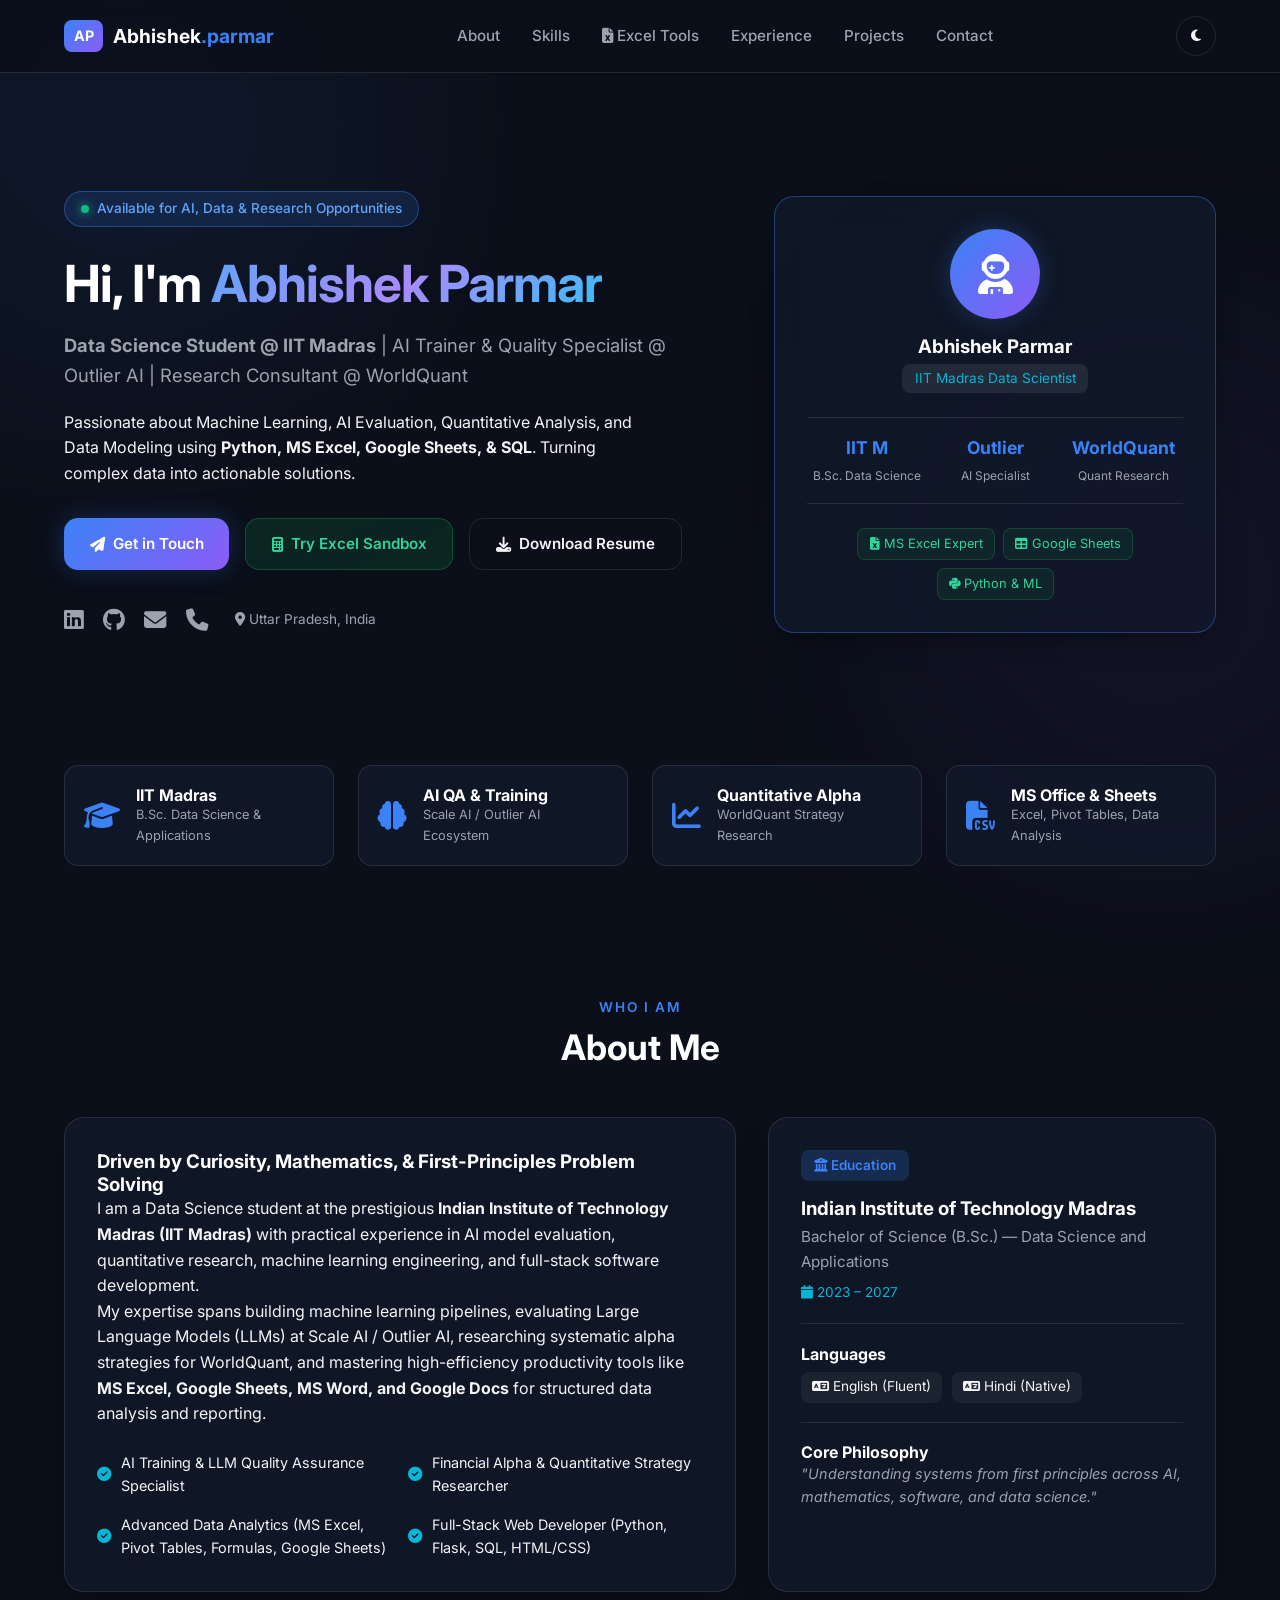
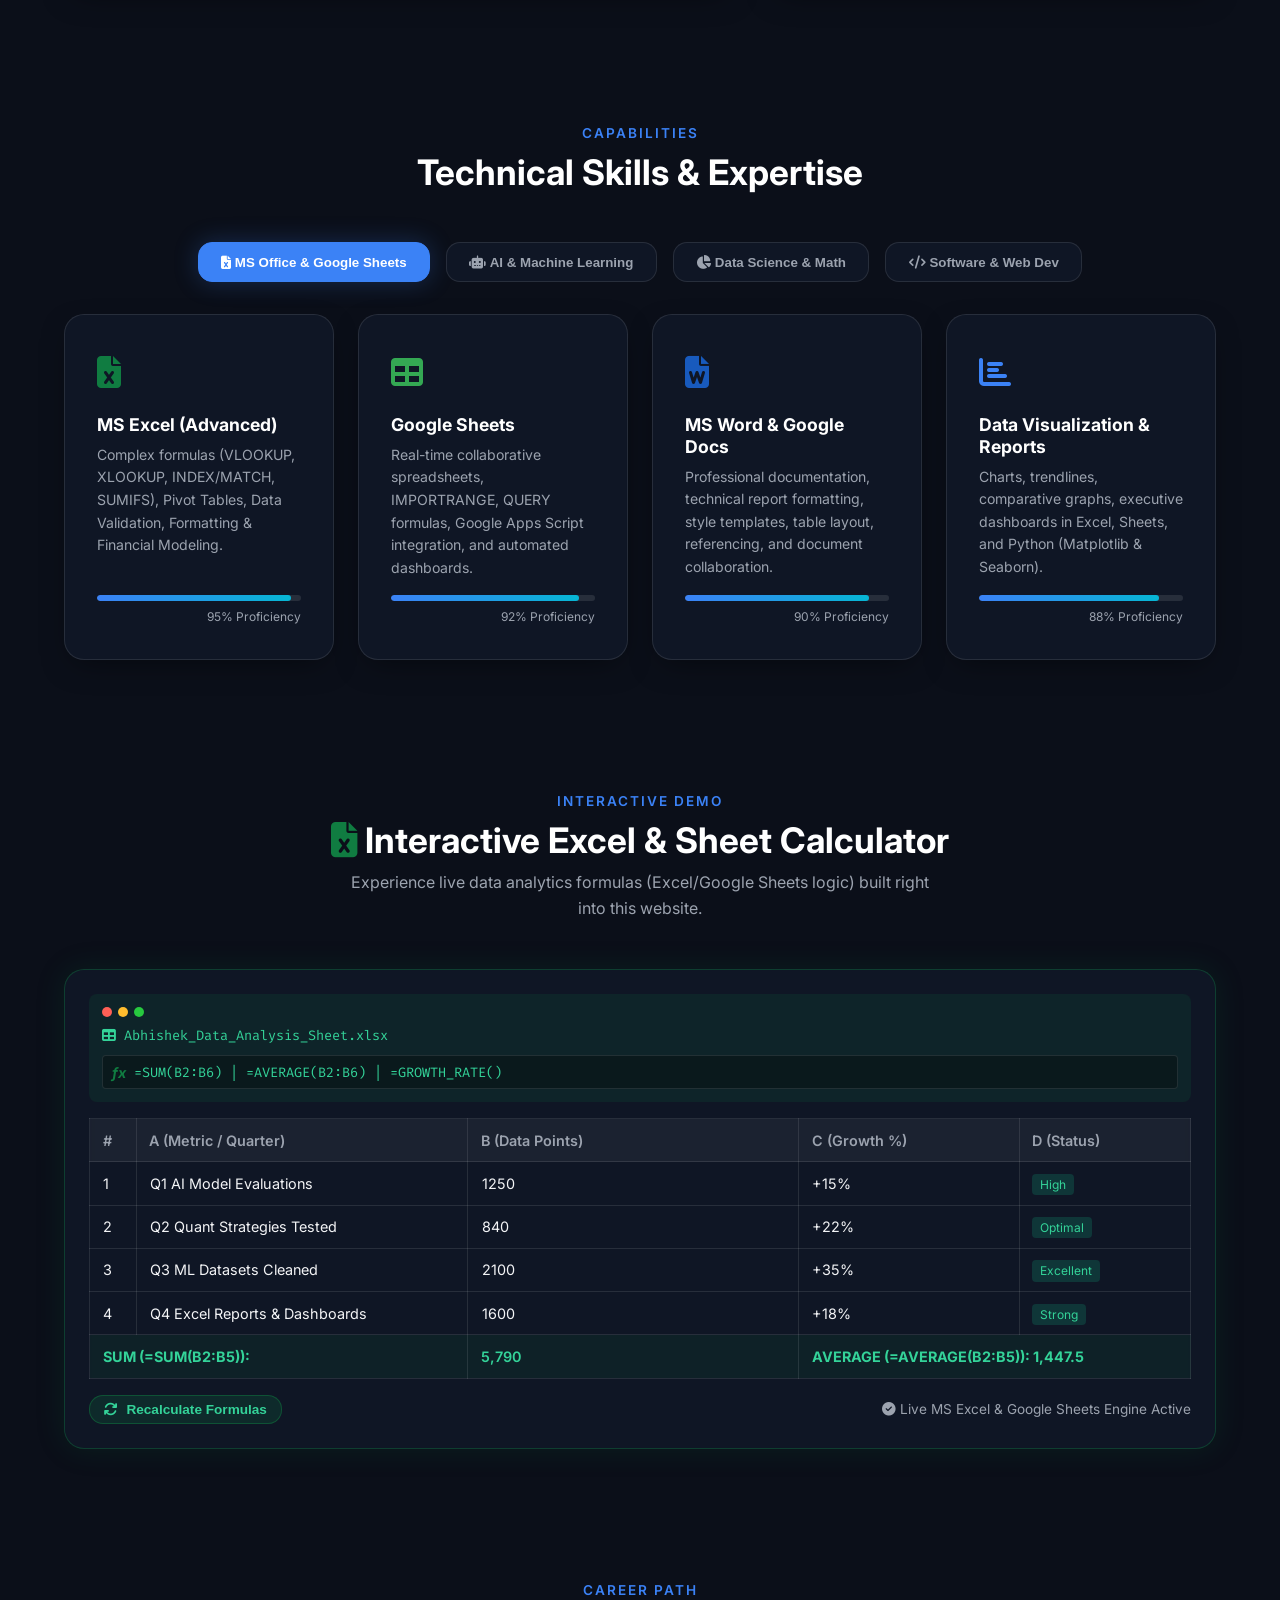
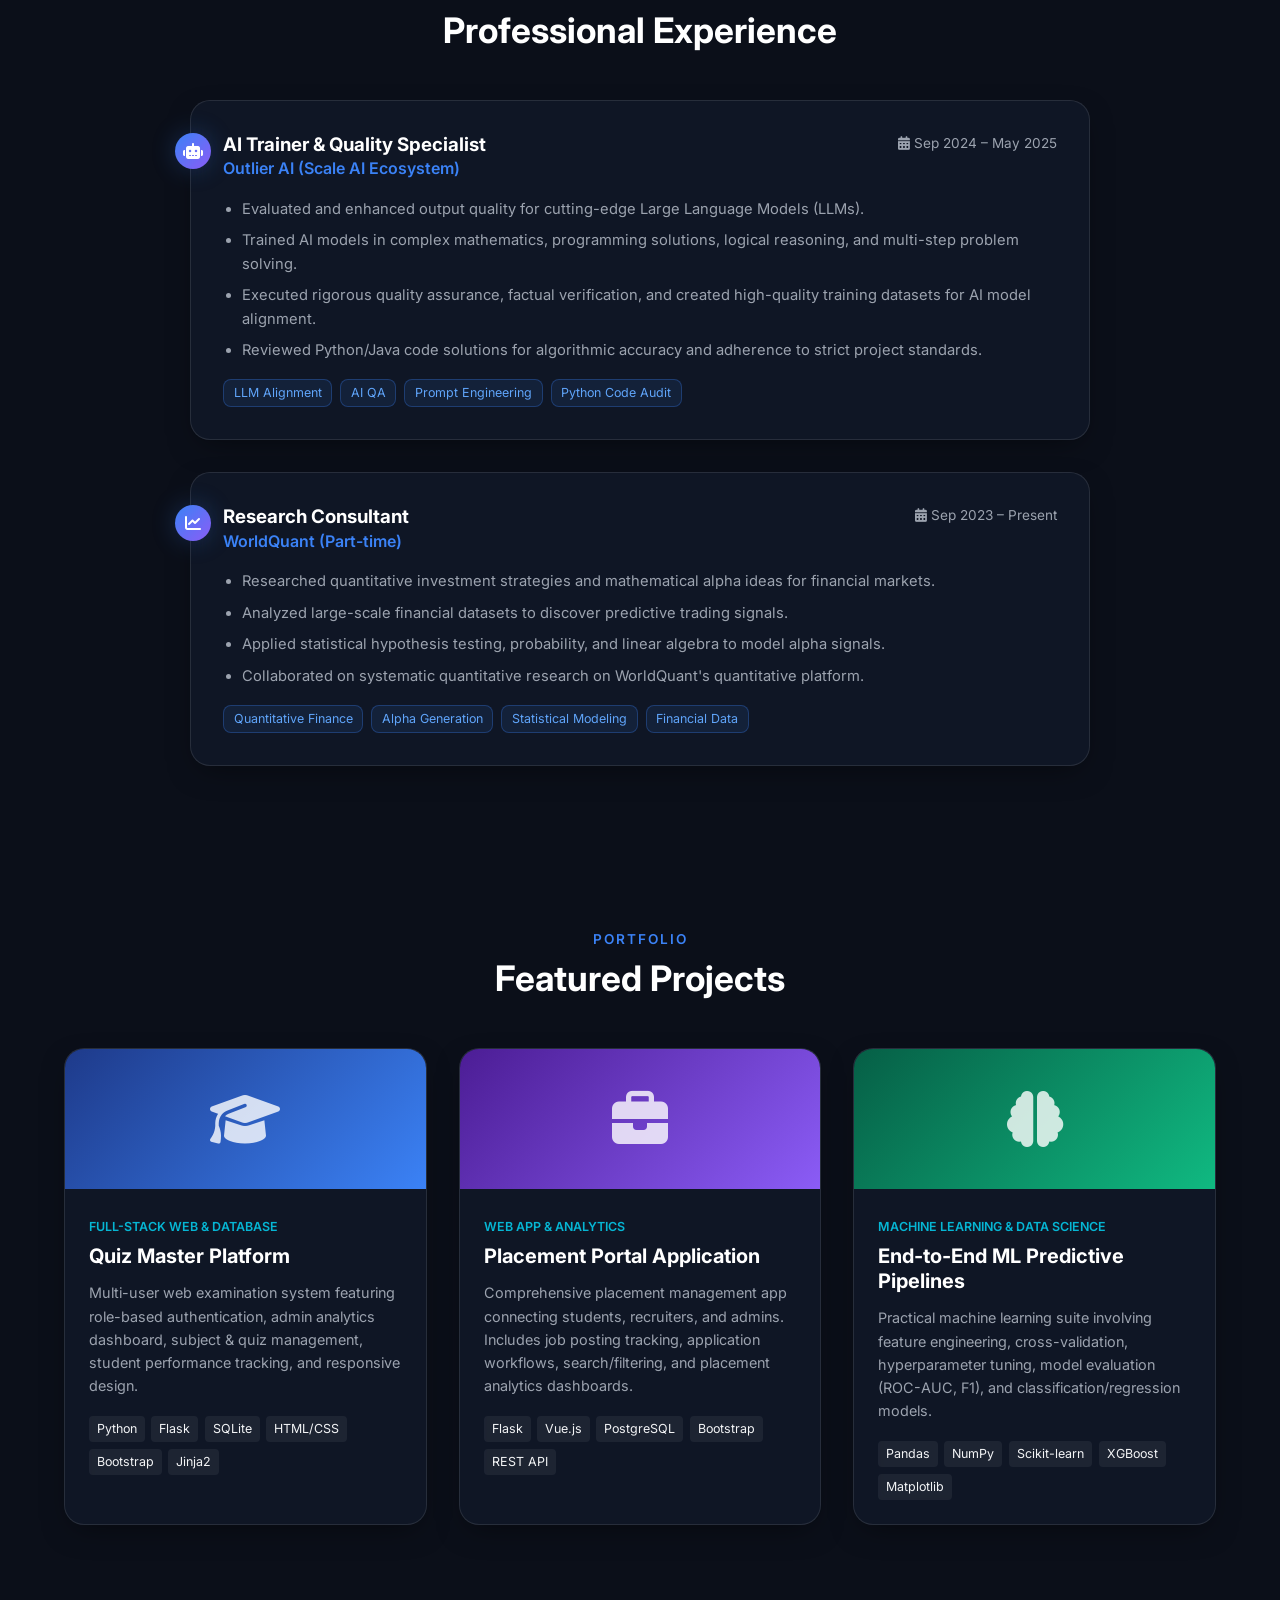
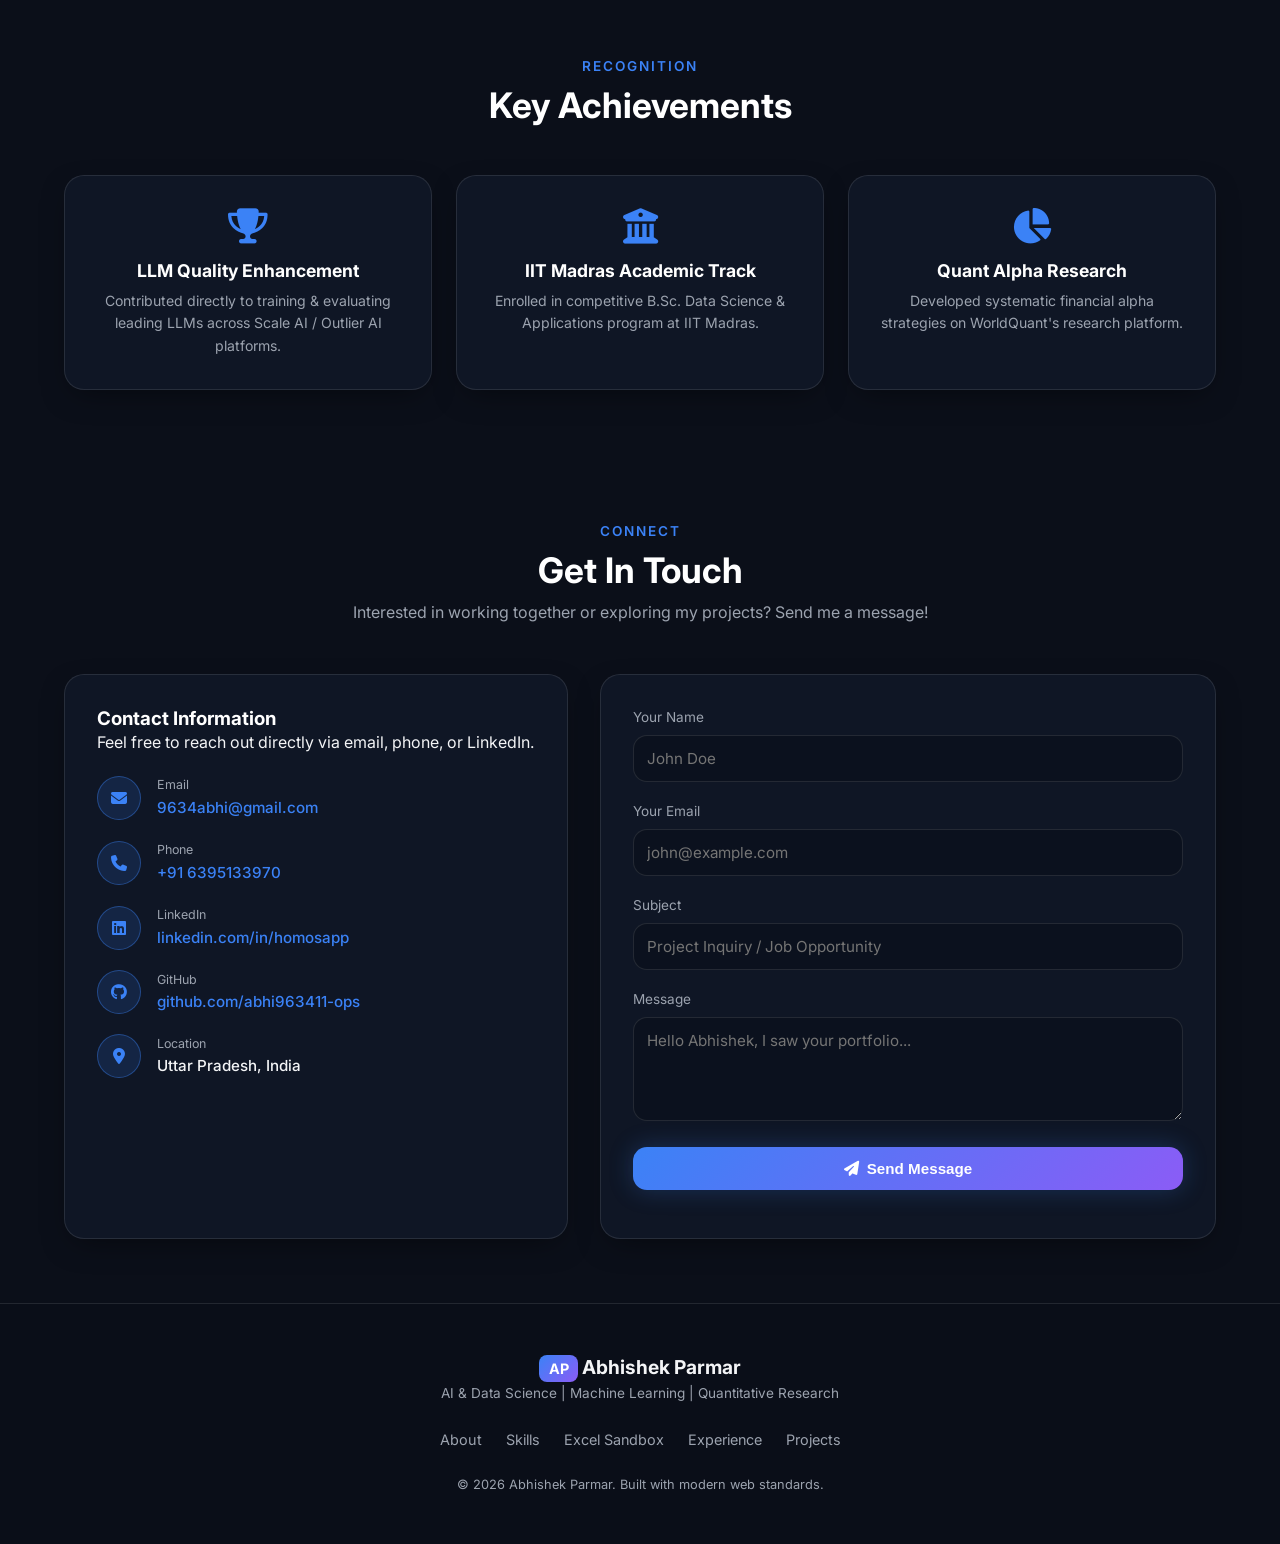
==== index.html @ a49a1f65 "Initial commit: Abhishek Parmar Personal Portfolio Web App" ====
<!DOCTYPE html>
<html lang="en">
<head>
    <meta charset="UTF-8">
    <meta name="viewport" content="width=device-width, initial-scale=1.0">
    <title>Abhishek Parmar | AI & Data Science | Quantitative Research</title>
    <meta name="description" content="Personal Portfolio of Abhishek Parmar - IIT Madras Data Science student, AI Specialist at Outlier AI, Research Consultant at WorldQuant. MS Excel, Google Sheets, Python & ML expert.">
    <!-- Google Fonts -->
    <link rel="preconnect" href="https://fonts.googleapis.com">
    <link rel="preconnect" href="https://fonts.gstatic.com" crossorigin>
    <link href="https://fonts.googleapis.com/css2?family=Inter:wght@300;400;500;600;700;800&family=Fira+Code:wght@400;500&display=swap" rel="stylesheet">
    <!-- FontAwesome Icons -->
    <link rel="stylesheet" href="https://cdnjs.cloudflare.com/ajax/libs/font-awesome/6.4.0/css/all.min.css">
    <link rel="stylesheet" href="style.css">
</head>
<body>
    <!-- Background Glow Elements -->
    <div class="bg-glow glow-1"></div>
    <div class="bg-glow glow-2"></div>

    <!-- Navigation Header -->
    <header class="navbar">
        <div class="nav-container">
            <a href="#hero" class="nav-logo">
                <span class="logo-badge">AP</span>
                <span class="logo-text">Abhishek<span>.parmar</span></span>
            </a>
            <nav class="nav-menu" id="nav-menu">
                <a href="#about" class="nav-link">About</a>
                <a href="#skills" class="nav-link">Skills</a>
                <a href="#excel-sandbox" class="nav-link"><i class="fa-solid fa-file-excel"></i> Excel Tools</a>
                <a href="#experience" class="nav-link">Experience</a>
                <a href="#projects" class="nav-link">Projects</a>
                <a href="#contact" class="nav-link btn-contact-nav">Contact</a>
            </nav>
            <div class="nav-actions">
                <button id="theme-toggle" class="icon-btn" aria-label="Toggle Theme">
                    <i class="fa-solid fa-moon"></i>
                </button>
                <button id="mobile-toggle" class="icon-btn mobile-only" aria-label="Open Menu">
                    <i class="fa-solid fa-bars"></i>
                </button>
            </div>
        </div>
    </header>

    <!-- Hero Section -->
    <section id="hero" class="hero-section">
        <div class="hero-content">
            <div class="hero-badge">
                <span class="pulse-dot"></span> Available for AI, Data & Research Opportunities
            </div>
            <h1 class="hero-title">
                Hi, I'm <span class="gradient-text">Abhishek Parmar</span>
            </h1>
            <p class="hero-subtitle">
                <strong>Data Science Student @ IIT Madras</strong> | AI Trainer & Quality Specialist @ Outlier AI | Research Consultant @ WorldQuant
            </p>
            <p class="hero-description">
                Passionate about Machine Learning, AI Evaluation, Quantitative Analysis, and Data Modeling using <strong>Python, MS Excel, Google Sheets, & SQL</strong>. Turning complex data into actionable solutions.
            </p>
            <div class="hero-cta">
                <a href="#contact" class="btn btn-primary"><i class="fa-solid fa-paper-plane"></i> Get in Touch</a>
                <a href="#excel-sandbox" class="btn btn-secondary"><i class="fa-solid fa-calculator"></i> Try Excel Sandbox</a>
                <a href="Page_Resume.docx" download class="btn btn-outline"><i class="fa-solid fa-download"></i> Download Resume</a>
            </div>
            <div class="social-links">
                <a href="https://linkedin.com/in/homosapp" target="_blank" rel="noopener" title="LinkedIn"><i class="fa-brands fa-linkedin"></i></a>
                <a href="https://github.com/abhi963411-ops" target="_blank" rel="noopener" title="GitHub"><i class="fa-brands fa-github"></i></a>
                <a href="mailto:9634abhi@gmail.com" title="Email"><i class="fa-solid fa-envelope"></i></a>
                <a href="tel:+916395133970" title="Phone"><i class="fa-solid fa-phone"></i></a>
                <span class="location-tag"><i class="fa-solid fa-location-dot"></i> Uttar Pradesh, India</span>
            </div>
        </div>
        <div class="hero-card-wrapper">
            <div class="profile-card glass-card">
                <div class="profile-avatar">
                    <i class="fa-solid fa-user-astronaut"></i>
                </div>
                <h3>Abhishek Parmar</h3>
                <p class="tag-badge">IIT Madras Data Scientist</p>
                <div class="quick-stats">
                    <div class="stat-item">
                        <span class="stat-num">IIT M</span>
                        <span class="stat-lbl">B.Sc. Data Science</span>
                    </div>
                    <div class="stat-item">
                        <span class="stat-num">Outlier</span>
                        <span class="stat-lbl">AI Specialist</span>
                    </div>
                    <div class="stat-item">
                        <span class="stat-num">WorldQuant</span>
                        <span class="stat-lbl">Quant Research</span>
                    </div>
                </div>
                <div class="highlight-pills">
                    <span><i class="fa-solid fa-file-excel"></i> MS Excel Expert</span>
                    <span><i class="fa-solid fa-table"></i> Google Sheets</span>
                    <span><i class="fa-brands fa-python"></i> Python & ML</span>
                </div>
            </div>
        </div>
    </section>

    <!-- Key Metrics Stats Banner -->
    <section class="stats-banner">
        <div class="stat-box">
            <i class="fa-solid fa-graduation-cap"></i>
            <div>
                <h4>IIT Madras</h4>
                <p>B.Sc. Data Science & Applications</p>
            </div>
        </div>
        <div class="stat-box">
            <i class="fa-solid fa-brain"></i>
            <div>
                <h4>AI QA & Training</h4>
                <p>Scale AI / Outlier AI Ecosystem</p>
            </div>
        </div>
        <div class="stat-box">
            <i class="fa-solid fa-chart-line"></i>
            <div>
                <h4>Quantitative Alpha</h4>
                <p>WorldQuant Strategy Research</p>
            </div>
        </div>
        <div class="stat-box">
            <i class="fa-solid fa-file-csv"></i>
            <div>
                <h4>MS Office & Sheets</h4>
                <p>Excel, Pivot Tables, Data Analysis</p>
            </div>
        </div>
    </section>

    <!-- About Section -->
    <section id="about" class="section">
        <div class="section-header">
            <span class="section-tag">WHO I AM</span>
            <h2 class="section-title">About Me</h2>
        </div>
        <div class="about-grid">
            <div class="about-text glass-card">
                <h3>Driven by Curiosity, Mathematics, & First-Principles Problem Solving</h3>
                <p>
                    I am a Data Science student at the prestigious <strong>Indian Institute of Technology Madras (IIT Madras)</strong> with practical experience in AI model evaluation, quantitative research, machine learning engineering, and full-stack software development.
                </p>
                <p>
                    My expertise spans building machine learning pipelines, evaluating Large Language Models (LLMs) at Scale AI / Outlier AI, researching systematic alpha strategies for WorldQuant, and mastering high-efficiency productivity tools like <strong>MS Excel, Google Sheets, MS Word, and Google Docs</strong> for structured data analysis and reporting.
                </p>
                <div class="about-highlights">
                    <div class="highlight-item">
                        <i class="fa-solid fa-check-circle"></i>
                        <span>AI Training & LLM Quality Assurance Specialist</span>
                    </div>
                    <div class="highlight-item">
                        <i class="fa-solid fa-check-circle"></i>
                        <span>Financial Alpha & Quantitative Strategy Researcher</span>
                    </div>
                    <div class="highlight-item">
                        <i class="fa-solid fa-check-circle"></i>
                        <span>Advanced Data Analytics (MS Excel, Pivot Tables, Formulas, Google Sheets)</span>
                    </div>
                    <div class="highlight-item">
                        <i class="fa-solid fa-check-circle"></i>
                        <span>Full-Stack Web Developer (Python, Flask, SQL, HTML/CSS)</span>
                    </div>
                </div>
            </div>
            <div class="education-card glass-card">
                <div class="edu-badge"><i class="fa-solid fa-university"></i> Education</div>
                <h3>Indian Institute of Technology Madras</h3>
                <p class="edu-degree">Bachelor of Science (B.Sc.) — Data Science and Applications</p>
                <span class="edu-year"><i class="fa-solid fa-calendar"></i> 2023 – 2027</span>
                <hr class="card-divider">
                <h4>Languages</h4>
                <div class="lang-tags">
                    <span class="tag"><i class="fa-solid fa-language"></i> English (Fluent)</span>
                    <span class="tag"><i class="fa-solid fa-language"></i> Hindi (Native)</span>
                </div>
                <hr class="card-divider">
                <h4>Core Philosophy</h4>
                <p class="quote-text">"Understanding systems from first principles across AI, mathematics, software, and data science."</p>
            </div>
        </div>
    </section>

    <!-- Skills Section -->
    <section id="skills" class="section">
        <div class="section-header">
            <span class="section-tag">CAPABILITIES</span>
            <h2 class="section-title">Technical Skills & Expertise</h2>
        </div>

        <!-- Category Tabs -->
        <div class="skills-tabs">
            <button class="tab-btn active" data-tab="productivity">
                <i class="fa-solid fa-file-excel"></i> MS Office & Google Sheets
            </button>
            <button class="tab-btn" data-tab="aiml">
                <i class="fa-solid fa-robot"></i> AI & Machine Learning
            </button>
            <button class="tab-btn" data-tab="datascience">
                <i class="fa-solid fa-chart-pie"></i> Data Science & Math
            </button>
            <button class="tab-btn" data-tab="software">
                <i class="fa-solid fa-code"></i> Software & Web Dev
            </button>
        </div>

        <div class="tab-contents">
            <!-- Productivity & Sheets Tab -->
            <div class="tab-content active" id="tab-productivity">
                <div class="skills-grid">
                    <div class="skill-card glass-card">
                        <div class="skill-icon excel-icon"><i class="fa-solid fa-file-excel"></i></div>
                        <h3>MS Excel (Advanced)</h3>
                        <p>Complex formulas (VLOOKUP, XLOOKUP, INDEX/MATCH, SUMIFS), Pivot Tables, Data Validation, Formatting & Financial Modeling.</p>
                        <div class="skill-level-bar"><div class="level-fill" style="width: 95%;"></div></div>
                        <span class="level-percent">95% Proficiency</span>
                    </div>

                    <div class="skill-card glass-card">
                        <div class="skill-icon sheets-icon"><i class="fa-solid fa-table"></i></div>
                        <h3>Google Sheets</h3>
                        <p>Real-time collaborative spreadsheets, IMPORTRANGE, QUERY formulas, Google Apps Script integration, and automated dashboards.</p>
                        <div class="skill-level-bar"><div class="level-fill" style="width: 92%;"></div></div>
                        <span class="level-percent">92% Proficiency</span>
                    </div>

                    <div class="skill-card glass-card">
                        <div class="skill-icon word-icon"><i class="fa-solid fa-file-word"></i></div>
                        <h3>MS Word & Google Docs</h3>
                        <p>Professional documentation, technical report formatting, style templates, table layout, referencing, and document collaboration.</p>
                        <div class="skill-level-bar"><div class="level-fill" style="width: 90%;"></div></div>
                        <span class="level-percent">90% Proficiency</span>
                    </div>

                    <div class="skill-card glass-card">
                        <div class="skill-icon data-icon"><i class="fa-solid fa-chart-bar"></i></div>
                        <h3>Data Visualization & Reports</h3>
                        <p>Charts, trendlines, comparative graphs, executive dashboards in Excel, Sheets, and Python (Matplotlib & Seaborn).</p>
                        <div class="skill-level-bar"><div class="level-fill" style="width: 88%;"></div></div>
                        <span class="level-percent">88% Proficiency</span>
                    </div>
                </div>
            </div>

            <!-- AI & Machine Learning Tab -->
            <div class="tab-content" id="tab-aiml">
                <div class="skills-grid">
                    <div class="skill-card glass-card">
                        <div class="skill-icon"><i class="fa-solid fa-brain"></i></div>
                        <h3>LLM Evaluation & Training</h3>
                        <p>Trained AI models, response quality assurance, factual evaluation, dataset creation, and prompt engineering at Outlier AI.</p>
                        <div class="skill-level-bar"><div class="level-fill" style="width: 92%;"></div></div>
                        <span class="level-percent">92%</span>
                    </div>
                    <div class="skill-card glass-card">
                        <div class="skill-icon"><i class="fa-solid fa-diagram-project"></i></div>
                        <h3>Machine Learning Models</h3>
                        <p>Supervised learning, Regression, Classification, Random Forest, XGBoost, Gradient Boosting, Decision Trees, Ensemble Learning.</p>
                        <div class="skill-level-bar"><div class="level-fill" style="width: 90%;"></div></div>
                        <span class="level-percent">90%</span>
                    </div>
                    <div class="skill-card glass-card">
                        <div class="skill-icon"><i class="fa-solid fa-network-wired"></i></div>
                        <h3>Deep Learning & NLP</h3>
                        <p>Neural networks fundamentals, Natural Language Processing, text evaluation, and mathematical reasoning verification.</p>
                        <div class="skill-level-bar"><div class="level-fill" style="width: 85%;"></div></div>
                        <span class="level-percent">85%</span>
                    </div>
                    <div class="skill-card glass-card">
                        <div class="skill-icon"><i class="fa-solid fa-sliders"></i></div>
                        <h3>Feature Engineering & Tuning</h3>
                        <p>Feature selection, cross-validation, hyperparameter tuning, model evaluation metrics (ROC-AUC, F1, RMSE).</p>
                        <div class="skill-level-bar"><div class="level-fill" style="width: 88%;"></div></div>
                        <span class="level-percent">88%</span>
                    </div>
                </div>
            </div>

            <!-- Data Science & Math Tab -->
            <div class="tab-content" id="tab-datascience">
                <div class="skills-grid">
                    <div class="skill-card glass-card">
                        <div class="skill-icon"><i class="fa-solid fa-cubes"></i></div>
                        <h3>Pandas & NumPy</h3>
                        <p>Exploratory Data Analysis (EDA), matrix operations, data cleaning, aggregation, reshaping, and time-series manipulation.</p>
                        <div class="skill-level-bar"><div class="level-fill" style="width: 92%;"></div></div>
                        <span class="level-percent">92%</span>
                    </div>
                    <div class="skill-card glass-card">
                        <div class="skill-icon"><i class="fa-solid fa-square-root-variable"></i></div>
                        <h3>Mathematics for ML</h3>
                        <p>Linear Algebra, Multivariable Calculus, Probability Distributions, Statistical Hypothesis Testing, Optimization.</p>
                        <div class="skill-level-bar"><div class="level-fill" style="width: 90%;"></div></div>
                        <span class="level-percent">90%</span>
                    </div>
                    <div class="skill-card glass-card">
                        <div class="skill-icon"><i class="fa-solid fa-arrow-trend-up"></i></div>
                        <h3>Quantitative Financial Research</h3>
                        <p>Hypothesis-driven strategy research, predictive signal discovery, and market data analysis at WorldQuant.</p>
                        <div class="skill-level-bar"><div class="level-fill" style="width: 85%;"></div></div>
                        <span class="level-percent">85%</span>
                    </div>
                </div>
            </div>

            <!-- Software Tab -->
            <div class="tab-content" id="tab-software">
                <div class="skills-grid">
                    <div class="skill-card glass-card">
                        <div class="skill-icon"><i class="fa-brands fa-python"></i></div>
                        <h3>Python Development</h3>
                        <p>Object-Oriented Programming (OOP), script automation, data processing scripts, algorithmic logic.</p>
                        <div class="skill-level-bar"><div class="level-fill" style="width: 95%;"></div></div>
                        <span class="level-percent">95%</span>
                    </div>
                    <div class="skill-card glass-card">
                        <div class="skill-icon"><i class="fa-solid fa-server"></i></div>
                        <h3>Web Backend & Databases</h3>
                        <p>Flask web frameworks, REST APIs, SQLite & PostgreSQL database design, SQL CRUD operations, authentication.</p>
                        <div class="skill-level-bar"><div class="level-fill" style="width: 88%;"></div></div>
                        <span class="level-percent">88%</span>
                    </div>
                    <div class="skill-card glass-card">
                        <div class="skill-icon"><i class="fa-solid fa-code-branch"></i></div>
                        <h3>Git, GitHub & Tooling</h3>
                        <p>Version control, Bash scripting, VS Code, Jupyter Notebook, debugging, customer support & technical documentation.</p>
                        <div class="skill-level-bar"><div class="level-fill" style="width: 90%;"></div></div>
                        <span class="level-percent">90%</span>
                    </div>
                </div>
            </div>
        </div>
    </section>

    <!-- Interactive Excel & Google Sheets Sandbox Widget -->
    <section id="excel-sandbox" class="section">
        <div class="section-header">
            <span class="section-tag">INTERACTIVE DEMO</span>
            <h2 class="section-title"><i class="fa-solid fa-file-excel" style="color:#107c41;"></i> Interactive Excel & Sheet Calculator</h2>
            <p class="section-subtitle">Experience live data analytics formulas (Excel/Google Sheets logic) built right into this website.</p>
        </div>

        <div class="excel-widget glass-card">
            <div class="excel-toolbar">
                <div class="excel-window-dots">
                    <span class="dot red"></span>
                    <span class="dot yellow"></span>
                    <span class="dot green"></span>
                </div>
                <div class="excel-title-bar"><i class="fa-solid fa-table"></i> Abhishek_Data_Analysis_Sheet.xlsx</div>
                <div class="excel-formula-bar">
                    <span class="fx-label">fx</span>
                    <input type="text" id="formula-display" value="=SUM(B2:B6) | =AVERAGE(B2:B6) | =GROWTH_RATE()" readonly>
                </div>
            </div>

            <div class="spreadsheet-container">
                <table class="spreadsheet-table" id="sandbox-table">
                    <thead>
                        <tr>
                            <th>#</th>
                            <th>A (Metric / Quarter)</th>
                            <th>B (Data Points)</th>
                            <th>C (Growth %)</th>
                            <th>D (Status)</th>
                        </tr>
                    </thead>
                    <tbody>
                        <tr>
                            <td>1</td>
                            <td><input type="text" value="Q1 AI Model Evaluations" class="cell-input"></td>
                            <td><input type="number" value="1250" class="cell-input val-input" data-row="0"></td>
                            <td><span class="cell-calculated grow-val">+15%</span></td>
                            <td><span class="badge badge-success">High</span></td>
                        </tr>
                        <tr>
                            <td>2</td>
                            <td><input type="text" value="Q2 Quant Strategies Tested" class="cell-input"></td>
                            <td><input type="number" value="840" class="cell-input val-input" data-row="1"></td>
                            <td><span class="cell-calculated grow-val">+22%</span></td>
                            <td><span class="badge badge-success">Optimal</span></td>
                        </tr>
                        <tr>
                            <td>3</td>
                            <td><input type="text" value="Q3 ML Datasets Cleaned" class="cell-input"></td>
                            <td><input type="number" value="2100" class="cell-input val-input" data-row="2"></td>
                            <td><span class="cell-calculated grow-val">+35%</span></td>
                            <td><span class="badge badge-success">Excellent</span></td>
                        </tr>
                        <tr>
                            <td>4</td>
                            <td><input type="text" value="Q4 Excel Reports & Dashboards" class="cell-input"></td>
                            <td><input type="number" value="1600" class="cell-input val-input" data-row="3"></td>
                            <td><span class="cell-calculated grow-val">+18%</span></td>
                            <td><span class="badge badge-success">Strong</span></td>
                        </tr>
                    </tbody>
                    <tfoot>
                        <tr class="summary-row">
                            <td colspan="2"><strong>SUM (=SUM(B2:B5)):</strong></td>
                            <td id="calc-sum">5,790</td>
                            <td colspan="2"><strong>AVERAGE (=AVERAGE(B2:B5)): <span id="calc-avg">1,447.5</span></strong></td>
                        </tr>
                    </tfoot>
                </table>
            </div>

            <div class="excel-widget-actions">
                <button class="btn btn-secondary btn-sm" id="btn-recalc"><i class="fa-solid fa-arrows-rotate"></i> Recalculate Formulas</button>
                <span class="excel-status-text"><i class="fa-solid fa-circle-check"></i> Live MS Excel & Google Sheets Engine Active</span>
            </div>
        </div>
    </section>

    <!-- Professional Experience Section -->
    <section id="experience" class="section">
        <div class="section-header">
            <span class="section-tag">CAREER PATH</span>
            <h2 class="section-title">Professional Experience</h2>
        </div>

        <div class="timeline">
            <!-- Experience 1 -->
            <div class="timeline-item glass-card">
                <div class="timeline-dot"><i class="fa-solid fa-robot"></i></div>
                <div class="timeline-header">
                    <div>
                        <h3>AI Trainer & Quality Specialist</h3>
                        <p class="company-name">Outlier AI (Scale AI Ecosystem)</p>
                    </div>
                    <span class="timeline-date"><i class="fa-solid fa-calendar-days"></i> Sep 2024 – May 2025</span>
                </div>
                <ul class="timeline-list">
                    <li>Evaluated and enhanced output quality for cutting-edge Large Language Models (LLMs).</li>
                    <li>Trained AI models in complex mathematics, programming solutions, logical reasoning, and multi-step problem solving.</li>
                    <li>Executed rigorous quality assurance, factual verification, and created high-quality training datasets for AI model alignment.</li>
                    <li>Reviewed Python/Java code solutions for algorithmic accuracy and adherence to strict project standards.</li>
                </ul>
                <div class="tech-pills">
                    <span>LLM Alignment</span>
                    <span>AI QA</span>
                    <span>Prompt Engineering</span>
                    <span>Python Code Audit</span>
                </div>
            </div>

            <!-- Experience 2 -->
            <div class="timeline-item glass-card">
                <div class="timeline-dot"><i class="fa-solid fa-chart-line"></i></div>
                <div class="timeline-header">
                    <div>
                        <h3>Research Consultant</h3>
                        <p class="company-name">WorldQuant (Part-time)</p>
                    </div>
                    <span class="timeline-date"><i class="fa-solid fa-calendar-days"></i> Sep 2023 – Present</span>
                </div>
                <ul class="timeline-list">
                    <li>Researched quantitative investment strategies and mathematical alpha ideas for financial markets.</li>
                    <li>Analyzed large-scale financial datasets to discover predictive trading signals.</li>
                    <li>Applied statistical hypothesis testing, probability, and linear algebra to model alpha signals.</li>
                    <li>Collaborated on systematic quantitative research on WorldQuant's quantitative platform.</li>
                </ul>
                <div class="tech-pills">
                    <span>Quantitative Finance</span>
                    <span>Alpha Generation</span>
                    <span>Statistical Modeling</span>
                    <span>Financial Data</span>
                </div>
            </div>
        </div>
    </section>

    <!-- Projects Showcase Section -->
    <section id="projects" class="section">
        <div class="section-header">
            <span class="section-tag">PORTFOLIO</span>
            <h2 class="section-title">Featured Projects</h2>
        </div>

        <div class="projects-grid">
            <!-- Project 1 -->
            <div class="project-card glass-card">
                <div class="project-banner project-bg-1">
                    <i class="fa-solid fa-graduation-cap"></i>
                </div>
                <div class="project-body">
                    <span class="project-category">Full-Stack Web & Database</span>
                    <h3>Quiz Master Platform</h3>
                    <p>Multi-user web examination system featuring role-based authentication, admin analytics dashboard, subject & quiz management, student performance tracking, and responsive design.</p>
                    <div class="project-tech">
                        <span>Python</span><span>Flask</span><span>SQLite</span><span>HTML/CSS</span><span>Bootstrap</span><span>Jinja2</span>
                    </div>
                </div>
            </div>

            <!-- Project 2 -->
            <div class="project-card glass-card">
                <div class="project-banner project-bg-2">
                    <i class="fa-solid fa-briefcase"></i>
                </div>
                <div class="project-body">
                    <span class="project-category">Web App & Analytics</span>
                    <h3>Placement Portal Application</h3>
                    <p>Comprehensive placement management app connecting students, recruiters, and admins. Includes job posting tracking, application workflows, search/filtering, and placement analytics dashboards.</p>
                    <div class="project-tech">
                        <span>Flask</span><span>Vue.js</span><span>PostgreSQL</span><span>Bootstrap</span><span>REST API</span>
                    </div>
                </div>
            </div>

            <!-- Project 3 -->
            <div class="project-card glass-card">
                <div class="project-banner project-bg-3">
                    <i class="fa-solid fa-brain"></i>
                </div>
                <div class="project-body">
                    <span class="project-category">Machine Learning & Data Science</span>
                    <h3>End-to-End ML Predictive Pipelines</h3>
                    <p>Practical machine learning suite involving feature engineering, cross-validation, hyperparameter tuning, model evaluation (ROC-AUC, F1), and classification/regression models.</p>
                    <div class="project-tech">
                        <span>Pandas</span><span>NumPy</span><span>Scikit-learn</span><span>XGBoost</span><span>Matplotlib</span>
                    </div>
                </div>
            </div>
        </div>
    </section>

    <!-- Achievements Section -->
    <section class="section">
        <div class="section-header">
            <span class="section-tag">RECOGNITION</span>
            <h2 class="section-title">Key Achievements</h2>
        </div>
        <div class="achievements-grid">
            <div class="achieve-card glass-card">
                <i class="fa-solid fa-trophy achieve-icon"></i>
                <h4>LLM Quality Enhancement</h4>
                <p>Contributed directly to training & evaluating leading LLMs across Scale AI / Outlier AI platforms.</p>
            </div>
            <div class="achieve-card glass-card">
                <i class="fa-solid fa-building-columns achieve-icon"></i>
                <h4>IIT Madras Academic Track</h4>
                <p>Enrolled in competitive B.Sc. Data Science & Applications program at IIT Madras.</p>
            </div>
            <div class="achieve-card glass-card">
                <i class="fa-solid fa-chart-pie achieve-icon"></i>
                <h4>Quant Alpha Research</h4>
                <p>Developed systematic financial alpha strategies on WorldQuant's research platform.</p>
            </div>
        </div>
    </section>

    <!-- Contact Section -->
    <section id="contact" class="section">
        <div class="section-header">
            <span class="section-tag">CONNECT</span>
            <h2 class="section-title">Get In Touch</h2>
            <p class="section-subtitle">Interested in working together or exploring my projects? Send me a message!</p>
        </div>

        <div class="contact-grid">
            <div class="contact-info glass-card">
                <h3>Contact Information</h3>
                <p>Feel free to reach out directly via email, phone, or LinkedIn.</p>

                <div class="info-item">
                    <div class="icon-box"><i class="fa-solid fa-envelope"></i></div>
                    <div>
                        <span>Email</span>
                        <a href="mailto:9634abhi@gmail.com">9634abhi@gmail.com</a>
                    </div>
                </div>

                <div class="info-item">
                    <div class="icon-box"><i class="fa-solid fa-phone"></i></div>
                    <div>
                        <span>Phone</span>
                        <a href="tel:+916395133970">+91 6395133970</a>
                    </div>
                </div>

                <div class="info-item">
                    <div class="icon-box"><i class="fa-brands fa-linkedin"></i></div>
                    <div>
                        <span>LinkedIn</span>
                        <a href="https://linkedin.com/in/homosapp" target="_blank">linkedin.com/in/homosapp</a>
                    </div>
                </div>

                <div class="info-item">
                    <div class="icon-box"><i class="fa-brands fa-github"></i></div>
                    <div>
                        <span>GitHub</span>
                        <a href="https://github.com/abhi963411-ops" target="_blank">github.com/abhi963411-ops</a>
                    </div>
                </div>

                <div class="info-item">
                    <div class="icon-box"><i class="fa-solid fa-location-dot"></i></div>
                    <div>
                        <span>Location</span>
                        <p>Uttar Pradesh, India</p>
                    </div>
                </div>
            </div>

            <div class="contact-form-card glass-card">
                <form id="contact-form">
                    <div class="form-group">
                        <label for="name">Your Name</label>
                        <input type="text" id="name" required placeholder="John Doe">
                    </div>
                    <div class="form-group">
                        <label for="email">Your Email</label>
                        <input type="email" id="email" required placeholder="john@example.com">
                    </div>
                    <div class="form-group">
                        <label for="subject">Subject</label>
                        <input type="text" id="subject" placeholder="Project Inquiry / Job Opportunity">
                    </div>
                    <div class="form-group">
                        <label for="message">Message</label>
                        <textarea id="message" rows="4" required placeholder="Hello Abhishek, I saw your portfolio..."></textarea>
                    </div>
                    <button type="submit" class="btn btn-primary btn-block"><i class="fa-solid fa-paper-plane"></i> Send Message</button>
                    <div id="form-status" class="form-status"></div>
                </form>
            </div>
        </div>
    </section>

    <!-- Footer -->
    <footer class="footer">
        <div class="footer-container">
            <div class="footer-brand">
                <span class="logo-badge">AP</span> Abhishek Parmar
                <p>AI & Data Science | Machine Learning | Quantitative Research</p>
            </div>
            <div class="footer-links">
                <a href="#about">About</a>
                <a href="#skills">Skills</a>
                <a href="#excel-sandbox">Excel Sandbox</a>
                <a href="#experience">Experience</a>
                <a href="#projects">Projects</a>
            </div>
            <div class="footer-copy">
                <p>&copy; 2026 Abhishek Parmar. Built with modern web standards.</p>
            </div>
        </div>
    </footer>

    <script src="script.js"></script>
</body>
</html>
---- style.css ----
/* ==========================================================================
   Abhishek Parmar - Modern Dark Glassmorphic Styling & CSS Variables
   ========================================================================== */

:root {
    --bg-main: #0b0f19;
    --bg-card: rgba(18, 26, 43, 0.7);
    --bg-card-hover: rgba(28, 40, 65, 0.85);
    --border-card: rgba(255, 255, 255, 0.1);
    --border-accent: rgba(59, 130, 246, 0.4);
    
    --primary: #3b82f6;
    --primary-glow: rgba(59, 130, 246, 0.35);
    --secondary: #8b5cf6;
    --accent-cyan: #06b6d4;
    --excel-green: #107c41;
    --excel-glow: rgba(16, 124, 65, 0.4);
    --word-blue: #185abd;

    --text-main: #f3f4f6;
    --text-muted: #9ca3af;
    --text-heading: #ffffff;

    --radius-sm: 8px;
    --radius-md: 14px;
    --radius-lg: 20px;
    --radius-xl: 30px;

    --shadow-soft: 0 10px 30px -10px rgba(0, 0, 0, 0.5);
    --shadow-glow: 0 0 25px rgba(59, 130, 246, 0.25);
    --transition: all 0.3s cubic-bezier(0.4, 0, 0.2, 1);
}

/* Light Theme Overrides */
[data-theme="light"] {
    --bg-main: #f8fafc;
    --bg-card: rgba(255, 255, 255, 0.85);
    --bg-card-hover: rgba(241, 245, 249, 0.95);
    --border-card: rgba(0, 0, 0, 0.08);
    --border-accent: rgba(59, 130, 246, 0.3);
    
    --text-main: #1e293b;
    --text-muted: #64748b;
    --text-heading: #0f172a;

    --shadow-soft: 0 10px 30px -10px rgba(0, 0, 0, 0.08);
}

* {
    margin: 0;
    padding: 0;
    box-sizing: border-box;
}

html {
    scroll-behavior: smooth;
    font-family: 'Inter', system-ui, -apple-system, sans-serif;
    color: var(--text-main);
    background-color: var(--bg-main);
}

body {
    overflow-x: hidden;
    line-height: 1.6;
}

/* Background Glow Effects */
.bg-glow {
    position: fixed;
    width: 450px;
    height: 450px;
    border-radius: 50%;
    filter: blur(140px);
    z-index: -1;
    pointer-events: none;
}

.glow-1 {
    top: -100px;
    left: -100px;
    background: radial-gradient(circle, var(--primary-glow), transparent 70%);
}

.glow-2 {
    bottom: 10%;
    right: -100px;
    background: radial-gradient(circle, rgba(139, 92, 246, 0.25), transparent 70%);
}

/* Typography & General Classes */
h1, h2, h3, h4 {
    color: var(--text-heading);
    font-weight: 700;
    line-height: 1.25;
}

a {
    color: var(--primary);
    text-decoration: none;
    transition: var(--transition);
}

a:hover {
    color: var(--accent-cyan);
}

.gradient-text {
    background: linear-gradient(135deg, #60a5fa 0%, #a78bfa 50%, #38bdf8 100%);
    -webkit-background-clip: text;
    -webkit-text-fill-color: transparent;
}

.glass-card {
    background: var(--bg-card);
    backdrop-filter: blur(16px);
    -webkit-backdrop-filter: blur(16px);
    border: 1px solid var(--border-card);
    border-radius: var(--radius-lg);
    box-shadow: var(--shadow-soft);
    padding: 2rem;
    transition: var(--transition);
}

.glass-card:hover {
    border-color: var(--border-accent);
    transform: translateY(-4px);
}

.btn {
    display: inline-flex;
    align-items: center;
    gap: 0.5rem;
    padding: 0.8rem 1.6rem;
    border-radius: var(--radius-md);
    font-weight: 600;
    font-size: 0.95rem;
    cursor: pointer;
    border: none;
    transition: var(--transition);
}

.btn-primary {
    background: linear-gradient(135deg, var(--primary), var(--secondary));
    color: #fff;
    box-shadow: var(--shadow-glow);
}

.btn-primary:hover {
    transform: translateY(-2px);
    box-shadow: 0 0 35px rgba(59, 130, 246, 0.5);
    color: #fff;
}

.btn-secondary {
    background: rgba(16, 124, 65, 0.2);
    color: #34d399;
    border: 1px solid rgba(16, 124, 65, 0.5);
}

.btn-secondary:hover {
    background: var(--excel-green);
    color: #fff;
}

.btn-outline {
    background: transparent;
    color: var(--text-main);
    border: 1px solid var(--border-card);
}

.btn-outline:hover {
    border-color: var(--primary);
    color: var(--primary);
}

.btn-block {
    width: 100%;
    justify-content: center;
}

.btn-sm {
    padding: 0.4rem 0.9rem;
    font-size: 0.85rem;
}

/* Navbar */
.navbar {
    position: fixed;
    top: 0;
    left: 0;
    width: 100%;
    z-index: 1000;
    background: rgba(11, 15, 25, 0.8);
    backdrop-filter: blur(20px);
    border-bottom: 1px solid var(--border-card);
}

.nav-container {
    max-width: 1200px;
    margin: 0 auto;
    display: flex;
    justify-content: space-between;
    align-items: center;
    padding: 1rem 1.5rem;
}

.nav-logo {
    display: flex;
    align-items: center;
    gap: 0.6rem;
    font-weight: 700;
    font-size: 1.2rem;
    color: var(--text-heading);
}

.logo-badge {
    background: linear-gradient(135deg, var(--primary), var(--secondary));
    color: #fff;
    padding: 0.3rem 0.6rem;
    border-radius: var(--radius-sm);
    font-size: 0.9rem;
}

.logo-text span {
    color: var(--primary);
}

.nav-menu {
    display: flex;
    align-items: center;
    gap: 2rem;
}

.nav-link {
    color: var(--text-muted);
    font-weight: 500;
    font-size: 0.95rem;
}

.nav-link:hover, .nav-link.active {
    color: var(--primary);
}

.icon-btn {
    background: transparent;
    border: 1px solid var(--border-card);
    color: var(--text-main);
    width: 40px;
    height: 40px;
    border-radius: 50%;
    cursor: pointer;
    display: flex;
    align-items: center;
    justify-content: center;
    transition: var(--transition);
}

.icon-btn:hover {
    border-color: var(--primary);
    color: var(--primary);
}

.mobile-only {
    display: none;
}

/* Hero Section */
.hero-section {
    max-width: 1200px;
    margin: 0 auto;
    padding: 8rem 1.5rem 4rem 1.5rem;
    display: grid;
    grid-template-columns: 1.2fr 0.8fr;
    gap: 3rem;
    align-items: center;
    min-height: 85vh;
}

.hero-badge {
    display: inline-flex;
    align-items: center;
    gap: 0.5rem;
    background: rgba(59, 130, 246, 0.15);
    border: 1px solid var(--border-accent);
    color: #60a5fa;
    padding: 0.4rem 1rem;
    border-radius: var(--radius-xl);
    font-size: 0.85rem;
    font-weight: 500;
    margin-bottom: 1.5rem;
}

.pulse-dot {
    width: 8px;
    height: 8px;
    background-color: #10b981;
    border-radius: 50%;
    box-shadow: 0 0 10px #10b981;
    animation: pulse 2s infinite;
}

@keyframes pulse {
    0% { transform: scale(0.95); box-shadow: 0 0 0 0 rgba(16, 185, 129, 0.7); }
    70% { transform: scale(1); box-shadow: 0 0 0 10px rgba(16, 185, 129, 0); }
    100% { transform: scale(0.95); box-shadow: 0 0 0 0 rgba(16, 185, 129, 0); }
}

.hero-title {
    font-size: 3.2rem;
    margin-bottom: 1rem;
    letter-spacing: -1px;
}

.hero-subtitle {
    font-size: 1.15rem;
    color: var(--text-muted);
    margin-bottom: 1.2rem;
}

.hero-description {
    font-size: 1rem;
    color: var(--text-main);
    margin-bottom: 2rem;
    max-width: 600px;
}

.hero-cta {
    display: flex;
    flex-wrap: wrap;
    gap: 1rem;
    margin-bottom: 2rem;
}

.social-links {
    display: flex;
    align-items: center;
    gap: 1.2rem;
}

.social-links a {
    font-size: 1.4rem;
    color: var(--text-muted);
}

.social-links a:hover {
    color: var(--primary);
    transform: translateY(-2px);
}

.location-tag {
    font-size: 0.85rem;
    color: var(--text-muted);
    margin-left: 0.5rem;
}

/* Profile Card */
.profile-card {
    text-align: center;
    border-color: var(--border-accent);
}

.profile-avatar {
    width: 90px;
    height: 90px;
    background: linear-gradient(135deg, var(--primary), var(--secondary));
    border-radius: 50%;
    margin: 0 auto 1rem auto;
    display: flex;
    align-items: center;
    justify-content: center;
    font-size: 2.5rem;
    color: #fff;
    box-shadow: var(--shadow-glow);
}

.tag-badge {
    background: rgba(255, 255, 255, 0.08);
    color: var(--accent-cyan);
    display: inline-block;
    padding: 0.2rem 0.8rem;
    border-radius: var(--radius-sm);
    font-size: 0.85rem;
    margin-top: 0.4rem;
}

.quick-stats {
    display: grid;
    grid-template-columns: repeat(3, 1fr);
    gap: 0.5rem;
    margin: 1.5rem 0;
    padding: 1rem 0;
    border-top: 1px solid var(--border-card);
    border-bottom: 1px solid var(--border-card);
}

.stat-num {
    display: block;
    font-weight: 700;
    color: var(--primary);
    font-size: 1.1rem;
}

.stat-lbl {
    font-size: 0.75rem;
    color: var(--text-muted);
}

.highlight-pills {
    display: flex;
    flex-wrap: wrap;
    justify-content: center;
    gap: 0.5rem;
}

.highlight-pills span {
    background: rgba(16, 124, 65, 0.15);
    border: 1px solid rgba(16, 124, 65, 0.4);
    color: #34d399;
    padding: 0.3rem 0.7rem;
    border-radius: var(--radius-sm);
    font-size: 0.8rem;
}

/* Stats Banner */
.stats-banner {
    max-width: 1200px;
    margin: 0 auto 4rem auto;
    padding: 0 1.5rem;
    display: grid;
    grid-template-columns: repeat(auto-fit, minmax(240px, 1fr));
    gap: 1.5rem;
}

.stat-box {
    background: var(--bg-card);
    border: 1px solid var(--border-card);
    border-radius: var(--radius-md);
    padding: 1.2rem;
    display: flex;
    align-items: center;
    gap: 1rem;
}

.stat-box i {
    font-size: 1.8rem;
    color: var(--primary);
}

.stat-box h4 {
    font-size: 1rem;
}

.stat-box p {
    font-size: 0.8rem;
    color: var(--text-muted);
}

/* Sections */
.section {
    max-width: 1200px;
    margin: 0 auto;
    padding: 4rem 1.5rem;
}

.section-header {
    text-align: center;
    margin-bottom: 3rem;
}

.section-tag {
    color: var(--primary);
    font-weight: 600;
    font-size: 0.85rem;
    letter-spacing: 2px;
}

.section-title {
    font-size: 2.2rem;
    margin-top: 0.3rem;
}

.section-subtitle {
    color: var(--text-muted);
    max-width: 600px;
    margin: 0.5rem auto 0 auto;
}

/* About Grid */
.about-grid {
    display: grid;
    grid-template-columns: 1.2fr 0.8fr;
    gap: 2rem;
}

.about-highlights {
    display: grid;
    grid-template-columns: repeat(2, 1fr);
    gap: 1rem;
    margin-top: 1.5rem;
}

.highlight-item {
    display: flex;
    align-items: center;
    gap: 0.6rem;
    font-size: 0.9rem;
    color: var(--text-main);
}

.highlight-item i {
    color: var(--accent-cyan);
}

.edu-badge {
    background: rgba(59, 130, 246, 0.2);
    color: var(--primary);
    display: inline-block;
    padding: 0.3rem 0.8rem;
    border-radius: var(--radius-sm);
    font-size: 0.85rem;
    font-weight: 600;
    margin-bottom: 1rem;
}

.edu-degree {
    color: var(--text-muted);
    font-size: 0.95rem;
    margin: 0.3rem 0;
}

.edu-year {
    font-size: 0.85rem;
    color: var(--accent-cyan);
}

.card-divider {
    border: none;
    border-top: 1px solid var(--border-card);
    margin: 1.2rem 0;
}

.lang-tags {
    display: flex;
    gap: 0.6rem;
    margin-top: 0.5rem;
}

.tag {
    background: rgba(255, 255, 255, 0.05);
    padding: 0.3rem 0.7rem;
    border-radius: var(--radius-sm);
    font-size: 0.85rem;
}

.quote-text {
    font-style: italic;
    color: var(--text-muted);
    font-size: 0.9rem;
}

/* Skills Tabs & Cards */
.skills-tabs {
    display: flex;
    justify-content: center;
    gap: 1rem;
    margin-bottom: 2rem;
    flex-wrap: wrap;
}

.tab-btn {
    background: var(--bg-card);
    border: 1px solid var(--border-card);
    color: var(--text-muted);
    padding: 0.7rem 1.4rem;
    border-radius: var(--radius-md);
    cursor: pointer;
    font-weight: 600;
    transition: var(--transition);
}

.tab-btn:hover, .tab-btn.active {
    background: var(--primary);
    color: #fff;
    border-color: var(--primary);
    box-shadow: var(--shadow-glow);
}

.tab-content {
    display: none;
}

.tab-content.active {
    display: block;
    animation: fadeIn 0.4s ease;
}

@keyframes fadeIn {
    from { opacity: 0; transform: translateY(10px); }
    to { opacity: 1; transform: translateY(0); }
}

.skills-grid {
    display: grid;
    grid-template-columns: repeat(auto-fit, minmax(250px, 1fr));
    gap: 1.5rem;
}

.skill-card {
    display: flex;
    flex-direction: column;
}

.skill-icon {
    font-size: 2rem;
    color: var(--primary);
    margin-bottom: 1rem;
}

.excel-icon { color: var(--excel-green); }
.sheets-icon { color: #34a853; }
.word-icon { color: var(--word-blue); }

.skill-card h3 {
    font-size: 1.1rem;
    margin-bottom: 0.5rem;
}

.skill-card p {
    font-size: 0.88rem;
    color: var(--text-muted);
    margin-bottom: 1rem;
    flex-grow: 1;
}

.skill-level-bar {
    height: 6px;
    background: rgba(255, 255, 255, 0.1);
    border-radius: 3px;
    overflow: hidden;
    margin-bottom: 0.4rem;
}

.level-fill {
    height: 100%;
    background: linear-gradient(90deg, var(--primary), var(--accent-cyan));
    border-radius: 3px;
}

.level-percent {
    font-size: 0.75rem;
    color: var(--text-muted);
    text-align: right;
}

/* Excel Sandbox Widget */
.excel-widget {
    padding: 1.5rem;
    border-color: rgba(16, 124, 65, 0.4);
    box-shadow: 0 0 30px rgba(16, 124, 65, 0.15);
}

.excel-toolbar {
    background: rgba(16, 124, 65, 0.15);
    border-radius: var(--radius-sm);
    padding: 0.8rem;
    margin-bottom: 1rem;
}

.excel-window-dots {
    display: flex;
    gap: 6px;
    margin-bottom: 0.5rem;
}

.dot {
    width: 10px;
    height: 10px;
    border-radius: 50%;
}
.dot.red { background-color: #ff5f56; }
.dot.yellow { background-color: #ffbd2e; }
.dot.green { background-color: #27c93f; }

.excel-title-bar {
    font-family: 'Fira Code', monospace;
    font-size: 0.85rem;
    color: #34d399;
    margin-bottom: 0.5rem;
}

.excel-formula-bar {
    display: flex;
    align-items: center;
    gap: 0.5rem;
    background: rgba(0, 0, 0, 0.3);
    padding: 0.3rem 0.6rem;
    border-radius: 4px;
    border: 1px solid var(--border-card);
}

.fx-label {
    font-weight: 700;
    font-style: italic;
    color: var(--excel-green);
    font-size: 0.9rem;
}

#formula-display {
    width: 100%;
    background: transparent;
    border: none;
    color: #34d399;
    font-family: 'Fira Code', monospace;
    font-size: 0.85rem;
    outline: none;
}

.spreadsheet-container {
    overflow-x: auto;
    margin-bottom: 1rem;
}

.spreadsheet-table {
    width: 100%;
    border-collapse: collapse;
    font-size: 0.9rem;
}

.spreadsheet-table th, .spreadsheet-table td {
    border: 1px solid var(--border-card);
    padding: 0.6rem 0.8rem;
    text-align: left;
}

.spreadsheet-table th {
    background: rgba(255, 255, 255, 0.05);
    color: var(--text-muted);
    font-weight: 600;
}

.cell-input {
    background: transparent;
    border: 1px solid transparent;
    color: var(--text-main);
    width: 100%;
    font-family: inherit;
    font-size: 0.9rem;
}

.cell-input:focus {
    border-color: var(--excel-green);
    outline: none;
    background: rgba(16, 124, 65, 0.1);
}

.badge-success {
    background: rgba(16, 185, 129, 0.2);
    color: #34d399;
    padding: 0.2rem 0.5rem;
    border-radius: 4px;
    font-size: 0.75rem;
}

.summary-row {
    background: rgba(16, 124, 65, 0.1);
    font-weight: 600;
    color: #34d399;
}

.excel-widget-actions {
    display: flex;
    justify-content: space-between;
    align-items: center;
    flex-wrap: wrap;
    gap: 1rem;
}

.excel-status-text {
    font-size: 0.85rem;
    color: var(--text-muted);
}

/* Experience Timeline */
.timeline {
    position: relative;
    max-width: 900px;
    margin: 0 auto;
}

.timeline-item {
    position: relative;
    margin-bottom: 2rem;
    padding-left: 2rem;
}

.timeline-dot {
    position: absolute;
    top: 2rem;
    left: -1rem;
    width: 36px;
    height: 36px;
    background: linear-gradient(135deg, var(--primary), var(--secondary));
    border-radius: 50%;
    display: flex;
    align-items: center;
    justify-content: center;
    color: #fff;
    box-shadow: var(--shadow-glow);
}

.timeline-header {
    display: flex;
    justify-content: space-between;
    align-items: flex-start;
    flex-wrap: wrap;
    gap: 0.5rem;
    margin-bottom: 1rem;
}

.company-name {
    color: var(--primary);
    font-weight: 600;
}

.timeline-date {
    font-size: 0.85rem;
    color: var(--text-muted);
}

.timeline-list {
    margin-left: 1.2rem;
    margin-bottom: 1rem;
    color: var(--text-muted);
    font-size: 0.92rem;
}

.timeline-list li {
    margin-bottom: 0.5rem;
}

.tech-pills {
    display: flex;
    flex-wrap: wrap;
    gap: 0.5rem;
}

.tech-pills span {
    background: rgba(59, 130, 246, 0.1);
    border: 1px solid rgba(59, 130, 246, 0.3);
    color: #60a5fa;
    padding: 0.2rem 0.6rem;
    border-radius: var(--radius-sm);
    font-size: 0.78rem;
}

/* Projects */
.projects-grid {
    display: grid;
    grid-template-columns: repeat(auto-fit, minmax(300px, 1fr));
    gap: 2rem;
}

.project-card {
    padding: 0;
    overflow: hidden;
}

.project-banner {
    height: 140px;
    display: flex;
    align-items: center;
    justify-content: center;
    font-size: 3.5rem;
    color: rgba(255, 255, 255, 0.8);
}

.project-bg-1 { background: linear-gradient(135deg, #1e3a8a, #3b82f6); }
.project-bg-2 { background: linear-gradient(135deg, #4c1d95, #8b5cf6); }
.project-bg-3 { background: linear-gradient(135deg, #065f46, #10b981); }

.project-body {
    padding: 1.5rem;
}

.project-category {
    font-size: 0.78rem;
    color: var(--accent-cyan);
    font-weight: 600;
    text-transform: uppercase;
}

.project-body h3 {
    font-size: 1.25rem;
    margin: 0.3rem 0 0.8rem 0;
}

.project-body p {
    font-size: 0.9rem;
    color: var(--text-muted);
    margin-bottom: 1.2rem;
}

.project-tech {
    display: flex;
    flex-wrap: wrap;
    gap: 0.4rem;
}

.project-tech span {
    background: rgba(255, 255, 255, 0.06);
    padding: 0.2rem 0.5rem;
    border-radius: 4px;
    font-size: 0.78rem;
    color: var(--text-main);
}

/* Achievements */
.achievements-grid {
    display: grid;
    grid-template-columns: repeat(auto-fit, minmax(260px, 1fr));
    gap: 1.5rem;
}

.achieve-card {
    text-align: center;
}

.achieve-icon {
    font-size: 2.2rem;
    color: var(--primary);
    margin-bottom: 1rem;
}

.achieve-card h4 {
    font-size: 1.1rem;
    margin-bottom: 0.5rem;
}

.achieve-card p {
    font-size: 0.88rem;
    color: var(--text-muted);
}

/* Contact */
.contact-grid {
    display: grid;
    grid-template-columns: 0.9fr 1.1fr;
    gap: 2rem;
}

.info-item {
    display: flex;
    align-items: center;
    gap: 1rem;
    margin-top: 1.2rem;
}

.icon-box {
    width: 44px;
    height: 44px;
    background: rgba(59, 130, 246, 0.15);
    border: 1px solid var(--border-accent);
    border-radius: 50%;
    display: flex;
    align-items: center;
    justify-content: center;
    color: var(--primary);
}

.info-item span {
    display: block;
    font-size: 0.78rem;
    color: var(--text-muted);
}

.info-item a, .info-item p {
    font-size: 0.95rem;
    font-weight: 500;
}

.form-group {
    margin-bottom: 1.2rem;
}

.form-group label {
    display: block;
    font-size: 0.85rem;
    color: var(--text-muted);
    margin-bottom: 0.4rem;
}

.form-group input, .form-group textarea {
    width: 100%;
    padding: 0.8rem;
    background: rgba(0, 0, 0, 0.2);
    border: 1px solid var(--border-card);
    border-radius: var(--radius-md);
    color: var(--text-main);
    font-family: inherit;
    font-size: 0.95rem;
    transition: var(--transition);
}

.form-group input:focus, .form-group textarea:focus {
    outline: none;
    border-color: var(--primary);
    box-shadow: 0 0 10px var(--primary-glow);
}

.form-status {
    margin-top: 1rem;
    font-size: 0.9rem;
    text-align: center;
}

/* Footer */
.footer {
    border-top: 1px solid var(--border-card);
    padding: 3rem 1.5rem;
    background: rgba(11, 15, 25, 0.95);
}

.footer-container {
    max-width: 1200px;
    margin: 0 auto;
    display: flex;
    flex-direction: column;
    align-items: center;
    gap: 1.5rem;
    text-align: center;
}

.footer-brand {
    font-size: 1.2rem;
    font-weight: 700;
}

.footer-brand p {
    font-size: 0.85rem;
    color: var(--text-muted);
    font-weight: 400;
}

.footer-links {
    display: flex;
    gap: 1.5rem;
    flex-wrap: wrap;
}

.footer-links a {
    color: var(--text-muted);
    font-size: 0.9rem;
}

.footer-links a:hover {
    color: var(--primary);
}

.footer-copy {
    font-size: 0.8rem;
    color: var(--text-muted);
}

/* Mobile Responsive Adjustments */
@media (max-width: 900px) {
    .hero-section {
        grid-template-columns: 1fr;
        padding-top: 6rem;
    }
    .about-grid, .contact-grid {
        grid-template-columns: 1fr;
    }
    .mobile-only {
        display: flex;
    }
    .nav-menu {
        position: fixed;
        top: 70px;
        left: 0;
        width: 100%;
        background: rgba(11, 15, 25, 0.98);
        flex-direction: column;
        padding: 2rem;
        border-bottom: 1px solid var(--border-card);
        display: none;
    }
    .nav-menu.show {
        display: flex;
    }
}
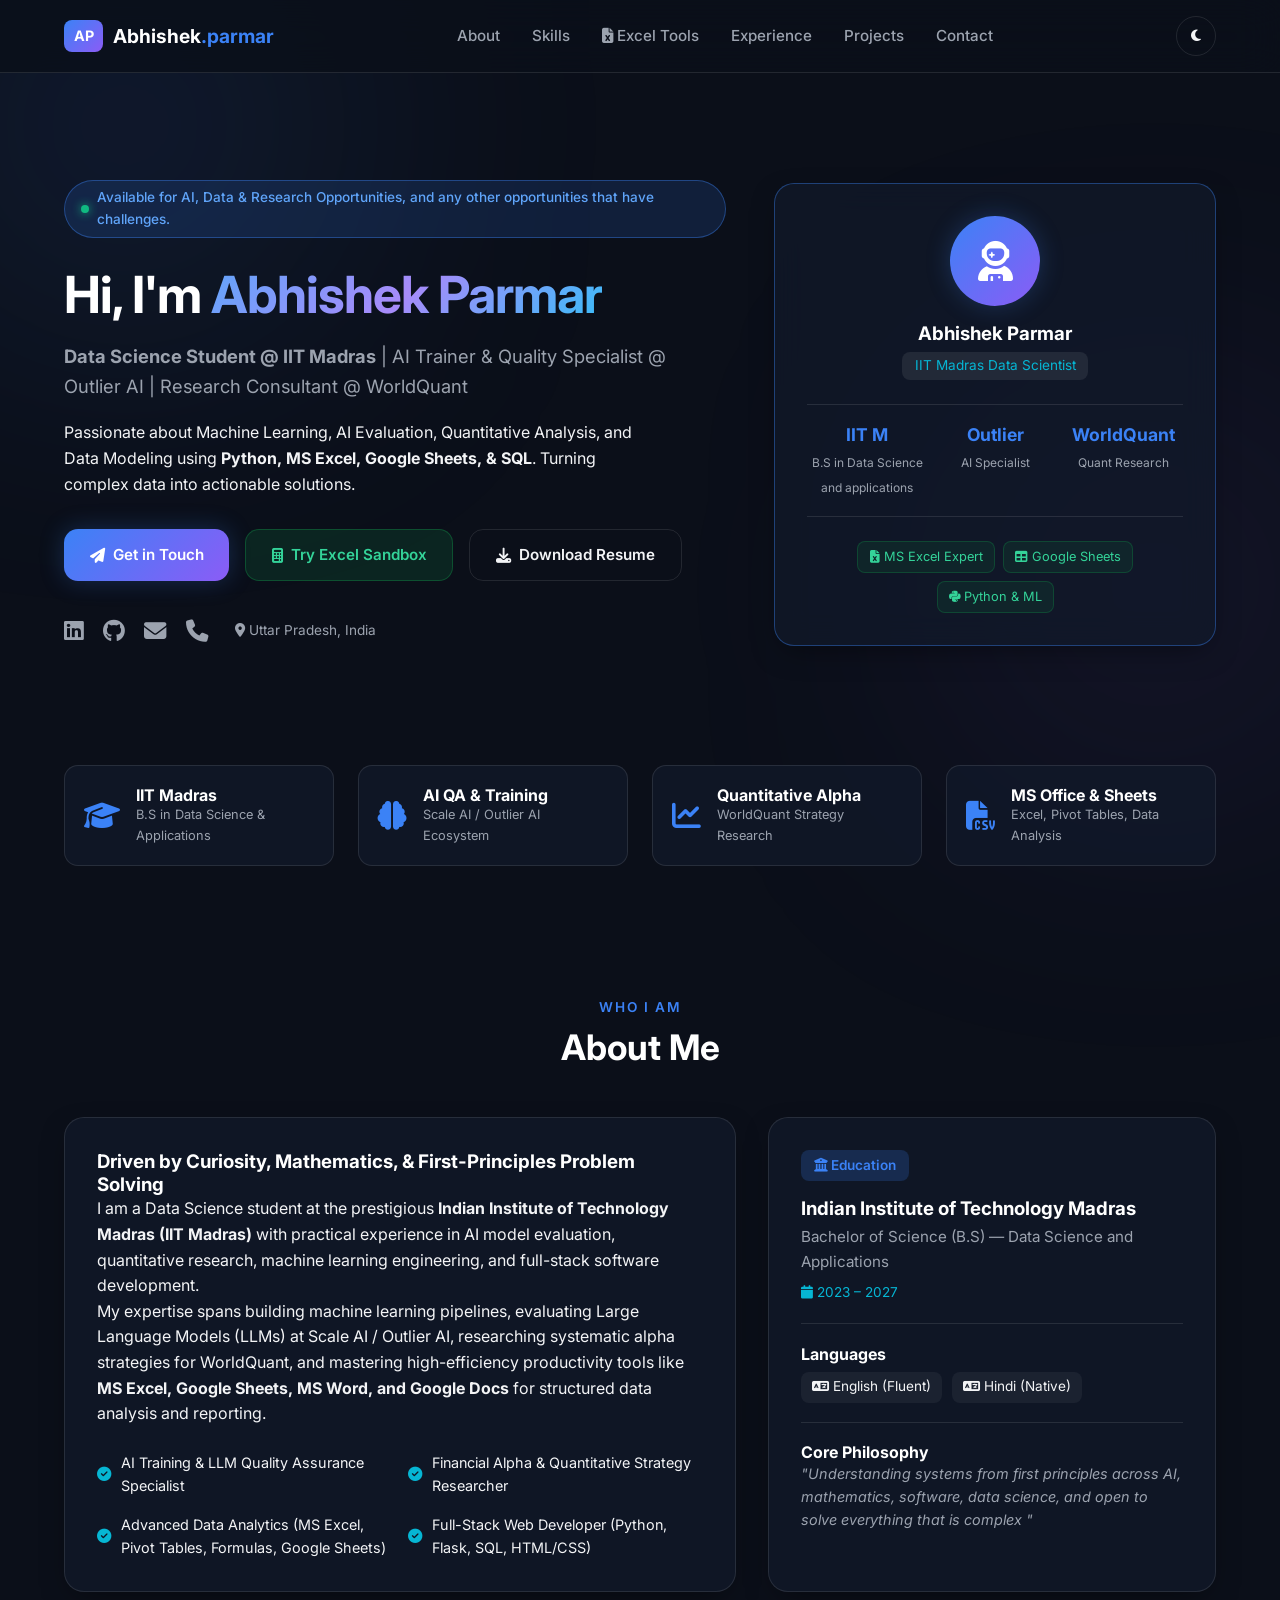
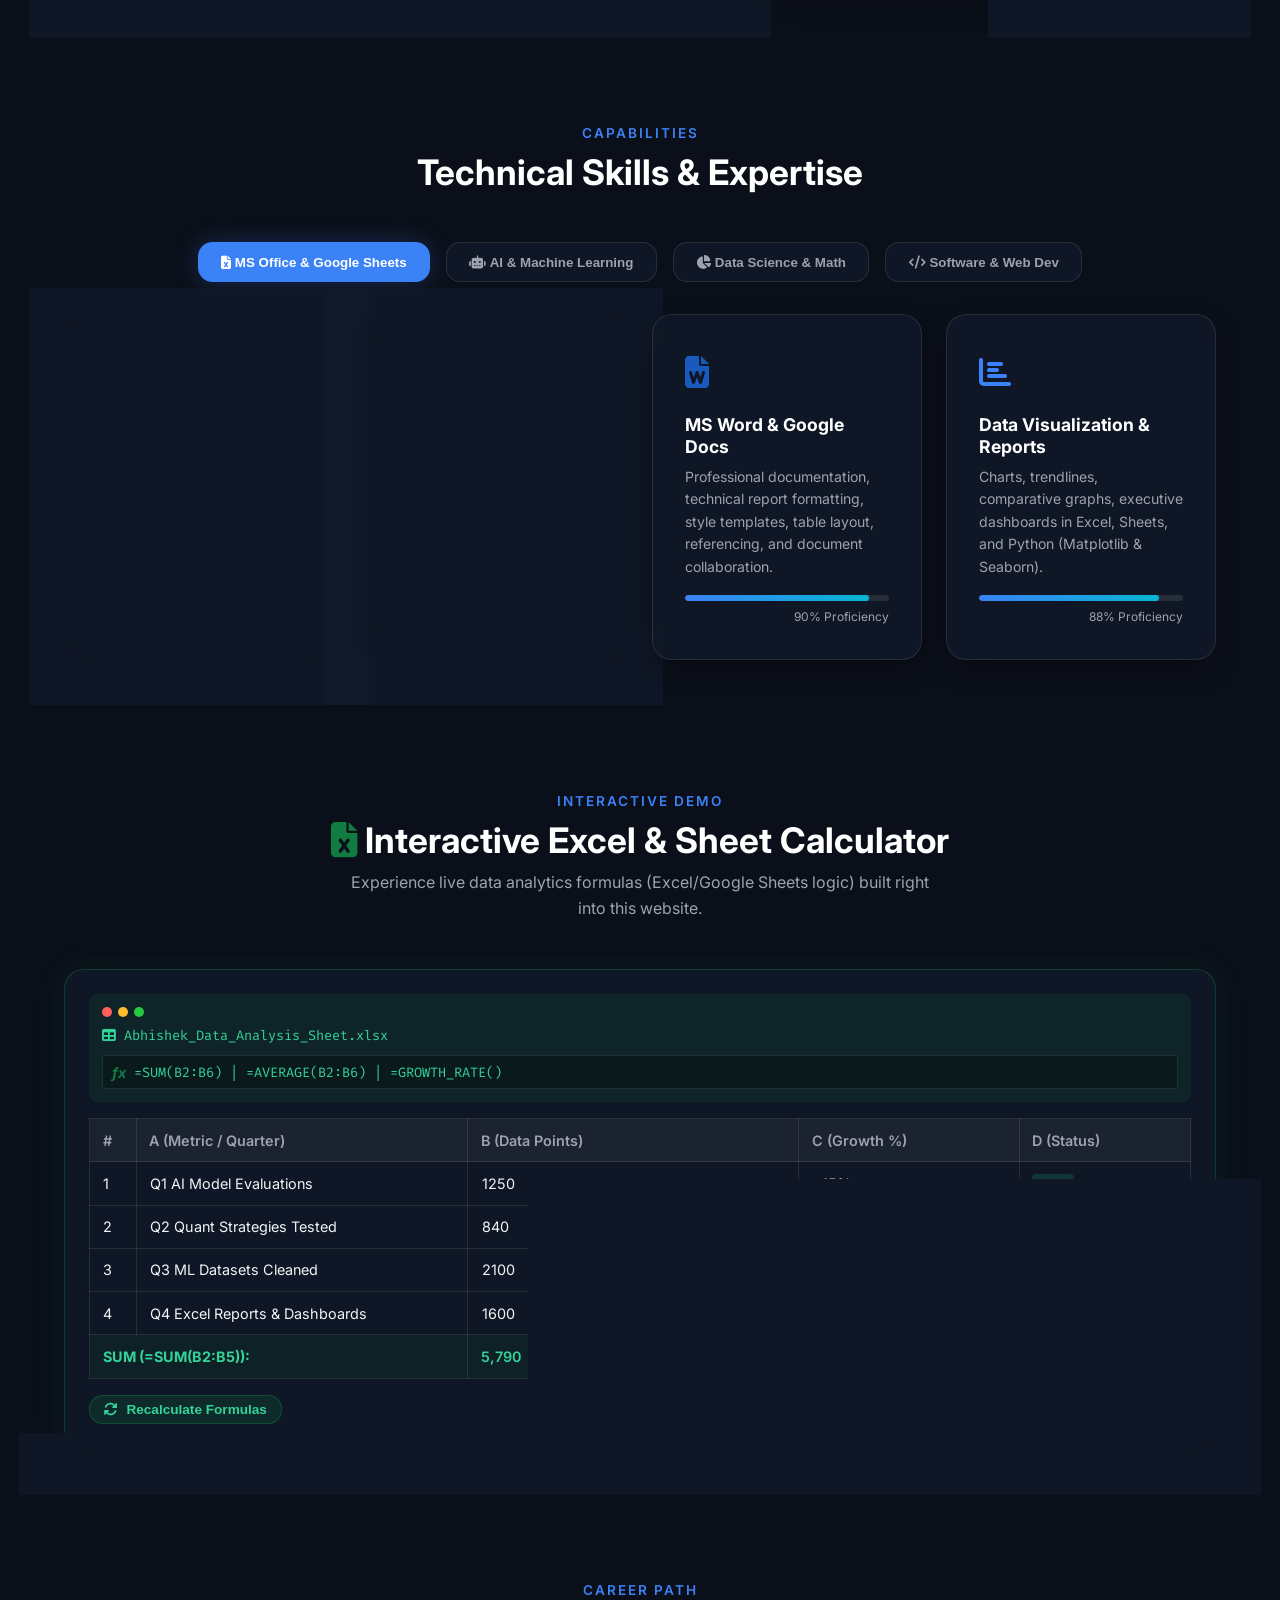
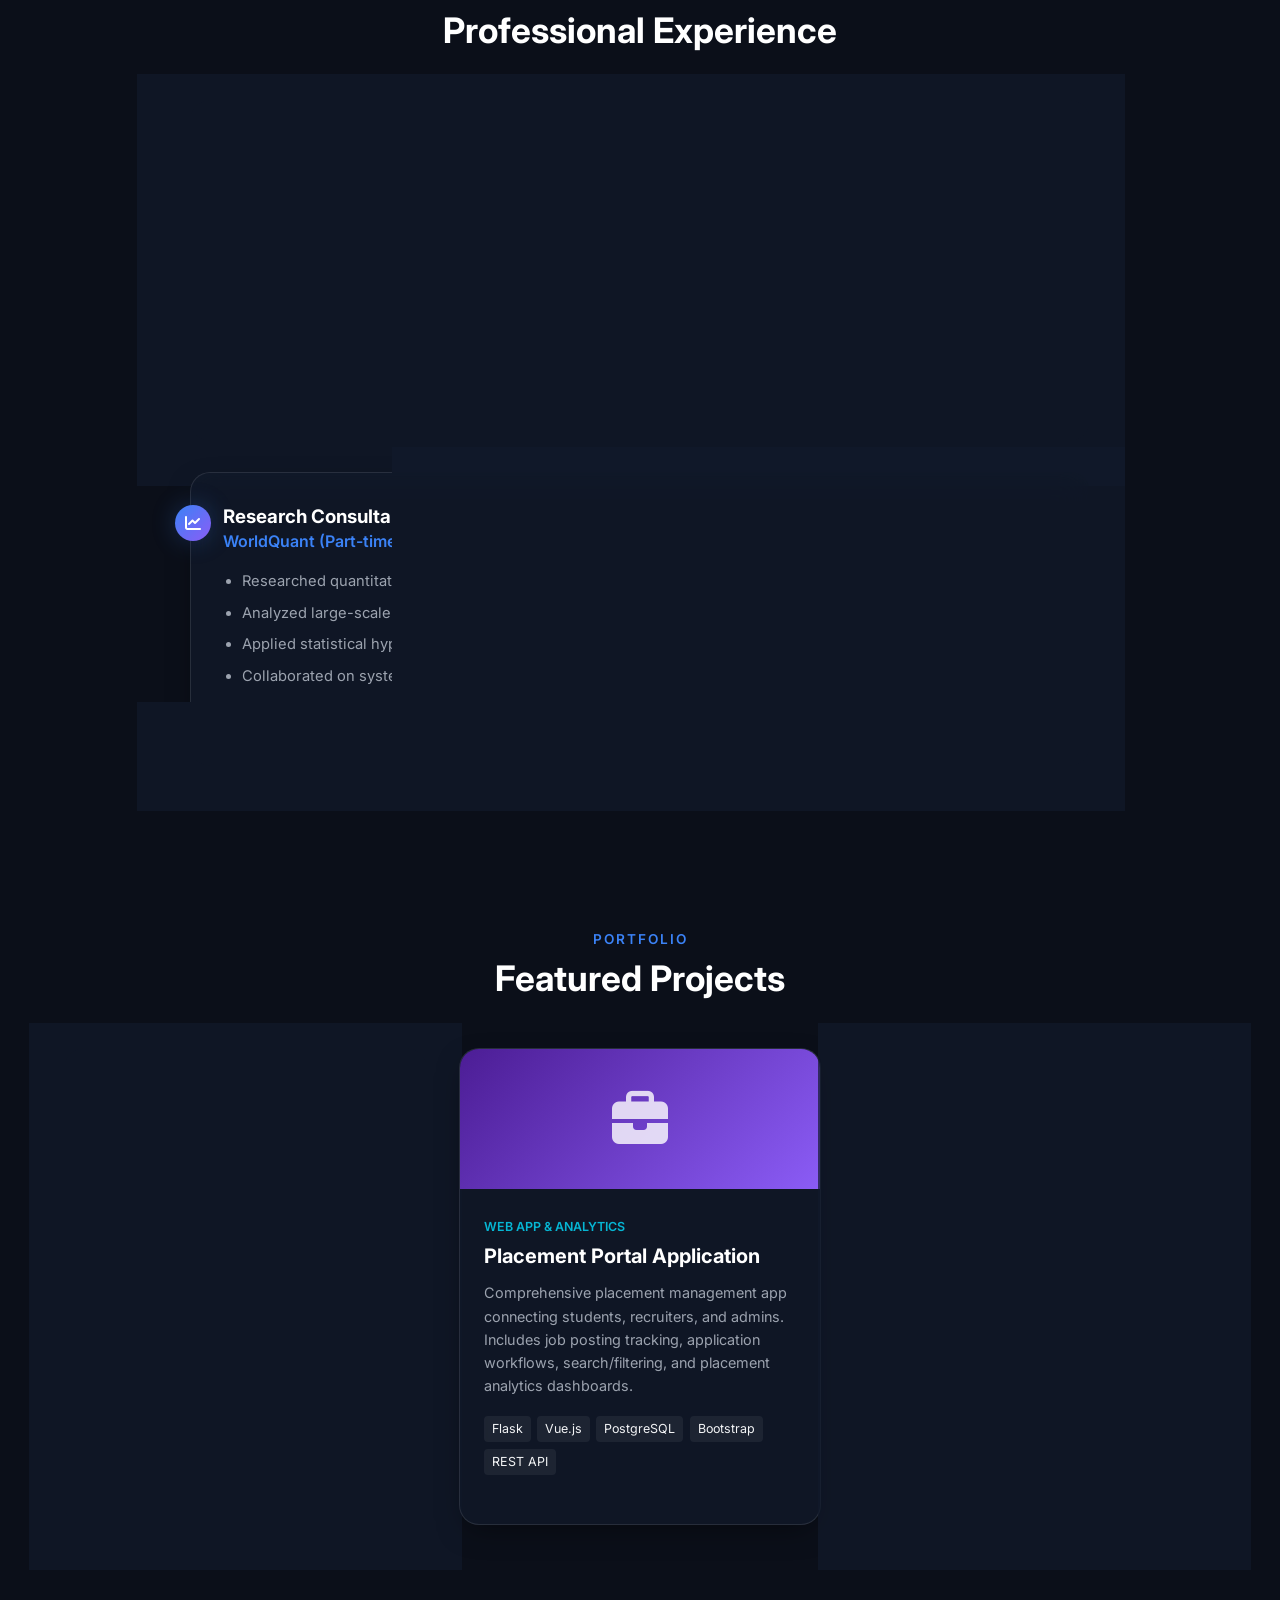
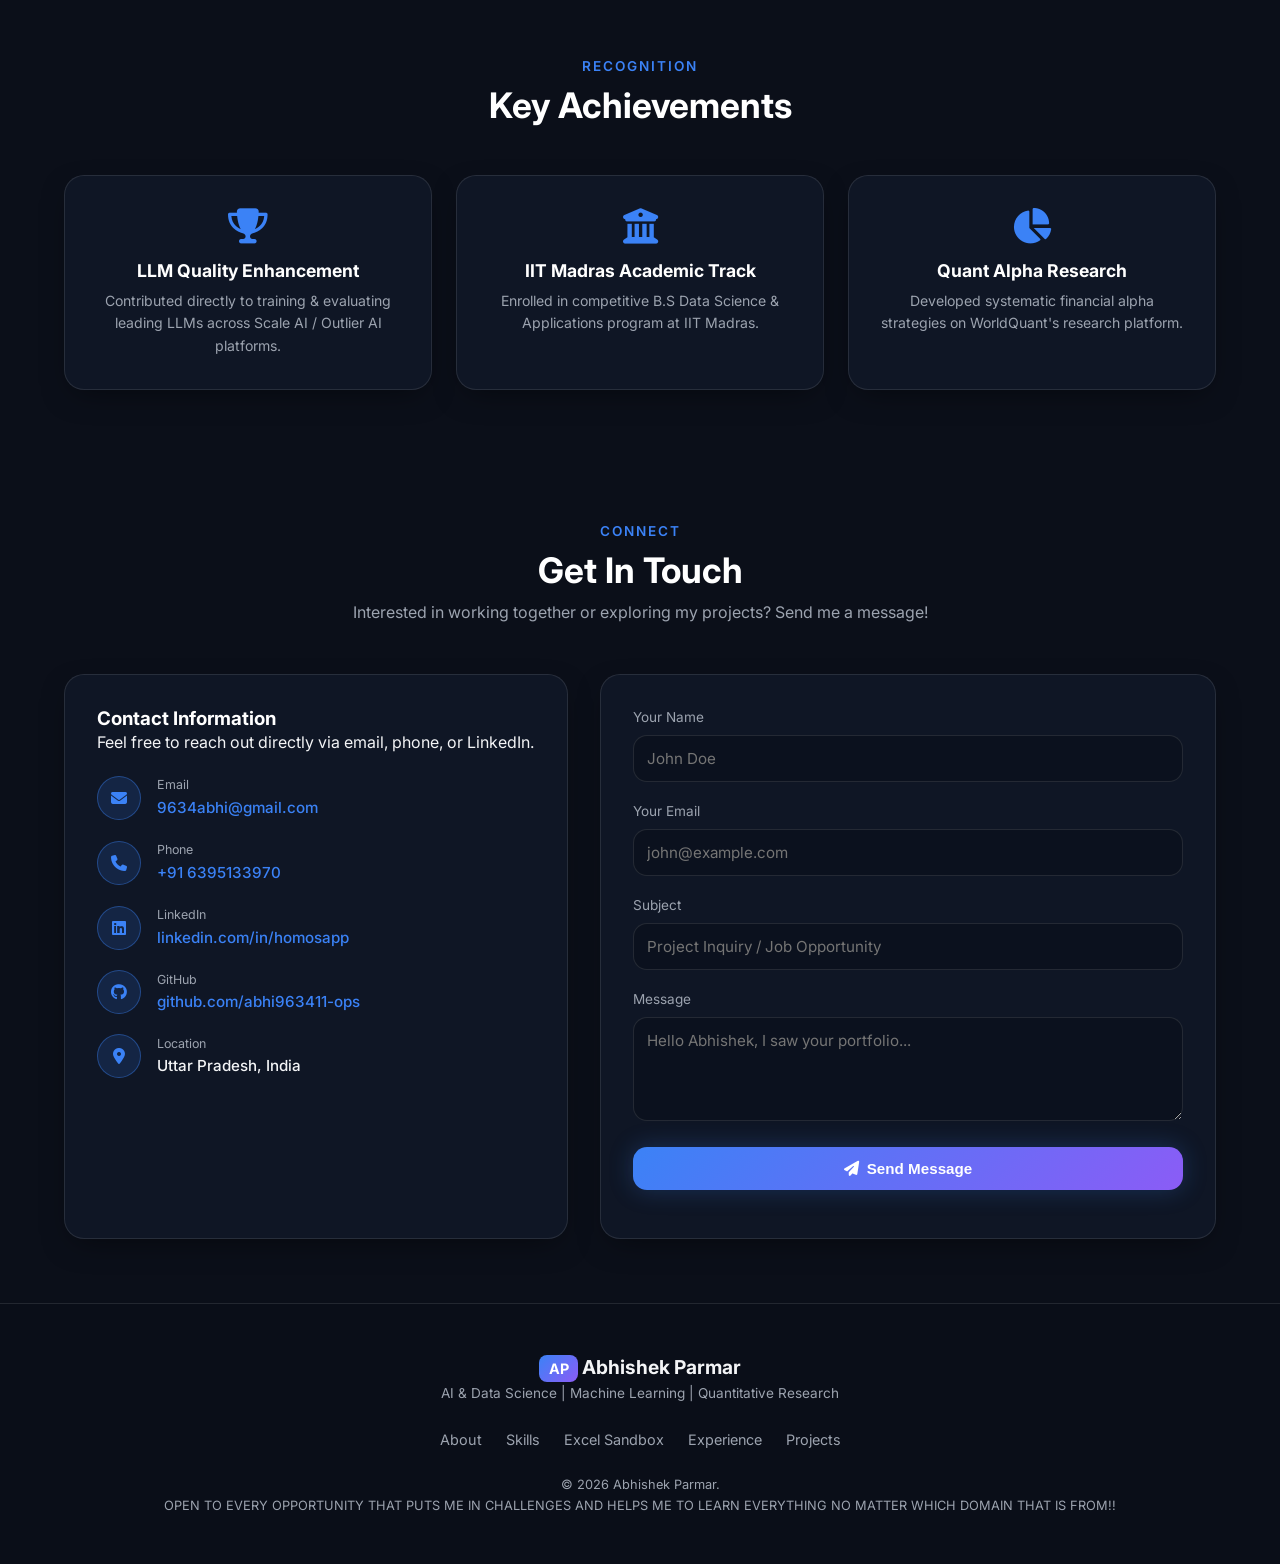
==== commit 256f151c: "Update index.html" ====
--- a/index.html
+++ b/index.html
@@ -4,7 +4,7 @@
     <meta charset="UTF-8">
     <meta name="viewport" content="width=device-width, initial-scale=1.0">
     <title>Abhishek Parmar | AI & Data Science | Quantitative Research</title>
-    <meta name="description" content="Personal Portfolio of Abhishek Parmar - IIT Madras Data Science student, AI Specialist at Outlier AI, Research Consultant at WorldQuant. MS Excel, Google Sheets, Python & ML expert.">
+    <meta name="description" content="Personal Portfolio of Abhishek Parmar - IIT Madras Data Science student, AI Specialist at Outlier AI, Research Consultant at WorldQuant. MS Excel, Google Sheets, Technical support expert, Java, Python & ML expert.">
     <!-- Google Fonts -->
     <link rel="preconnect" href="https://fonts.googleapis.com">
     <link rel="preconnect" href="https://fonts.gstatic.com" crossorigin>
@@ -48,7 +48,7 @@
     <section id="hero" class="hero-section">
         <div class="hero-content">
             <div class="hero-badge">
-                <span class="pulse-dot"></span> Available for AI, Data & Research Opportunities
+                <span class="pulse-dot"></span> Available for AI, Data & Research Opportunities, and any other opportunities that have challenges.
             </div>
             <h1 class="hero-title">
                 Hi, I'm <span class="gradient-text">Abhishek Parmar</span>
@@ -82,7 +82,7 @@
                 <div class="quick-stats">
                     <div class="stat-item">
                         <span class="stat-num">IIT M</span>
-                        <span class="stat-lbl">B.Sc. Data Science</span>
+                        <span class="stat-lbl">B.S in Data Science and applications</span>
                     </div>
                     <div class="stat-item">
                         <span class="stat-num">Outlier</span>
@@ -108,7 +108,7 @@
             <i class="fa-solid fa-graduation-cap"></i>
             <div>
                 <h4>IIT Madras</h4>
-                <p>B.Sc. Data Science & Applications</p>
+                <p>B.S in Data Science & Applications</p>
             </div>
         </div>
         <div class="stat-box">
@@ -171,7 +171,7 @@
             <div class="education-card glass-card">
                 <div class="edu-badge"><i class="fa-solid fa-university"></i> Education</div>
                 <h3>Indian Institute of Technology Madras</h3>
-                <p class="edu-degree">Bachelor of Science (B.Sc.) — Data Science and Applications</p>
+                <p class="edu-degree">Bachelor of Science (B.S) — Data Science and Applications</p>
                 <span class="edu-year"><i class="fa-solid fa-calendar"></i> 2023 – 2027</span>
                 <hr class="card-divider">
                 <h4>Languages</h4>
@@ -181,7 +181,7 @@
                 </div>
                 <hr class="card-divider">
                 <h4>Core Philosophy</h4>
-                <p class="quote-text">"Understanding systems from first principles across AI, mathematics, software, and data science."</p>
+                <p class="quote-text">"Understanding systems from first principles across AI, mathematics, software, data science, and open to solve everything that is complex "</p>
             </div>
         </div>
     </section>
@@ -267,7 +267,7 @@
                     <div class="skill-card glass-card">
                         <div class="skill-icon"><i class="fa-solid fa-network-wired"></i></div>
                         <h3>Deep Learning & NLP</h3>
-                        <p>Neural networks fundamentals, Natural Language Processing, text evaluation, and mathematical reasoning verification.</p>
+                        <p>Neural networks fundamentals, Natural Language Processing, text evaluation, computer vision, and mathematical reasoning verification.</p>
                         <div class="skill-level-bar"><div class="level-fill" style="width: 85%;"></div></div>
                         <span class="level-percent">85%</span>
                     </div>
@@ -490,8 +490,8 @@
                 </div>
                 <div class="project-body">
                     <span class="project-category">Full-Stack Web & Database</span>
-                    <h3>Quiz Master Platform</h3>
-                    <p>Multi-user web examination system featuring role-based authentication, admin analytics dashboard, subject & quiz management, student performance tracking, and responsive design.</p>
+                    <h3>Hospital management Platform</h3>
+                    <p>Multi-user web hospital system featuring role-based authentication, admin analytics dashboard, patient & doctor management, patient performance tracking, and responsive design.</p>
                     <div class="project-tech">
                         <span>Python</span><span>Flask</span><span>SQLite</span><span>HTML/CSS</span><span>Bootstrap</span><span>Jinja2</span>
                     </div>
@@ -545,7 +545,7 @@
             <div class="achieve-card glass-card">
                 <i class="fa-solid fa-building-columns achieve-icon"></i>
                 <h4>IIT Madras Academic Track</h4>
-                <p>Enrolled in competitive B.Sc. Data Science & Applications program at IIT Madras.</p>
+                <p>Enrolled in competitive B.S Data Science & Applications program at IIT Madras.</p>
             </div>
             <div class="achieve-card glass-card">
                 <i class="fa-solid fa-chart-pie achieve-icon"></i>
@@ -649,7 +649,8 @@
                 <a href="#projects">Projects</a>
             </div>
             <div class="footer-copy">
-                <p>&copy; 2026 Abhishek Parmar. Built with modern web standards.</p>
+                <p>&copy; 2026 Abhishek Parmar.</p>
+                <P> OPEN TO EVERY OPPORTUNITY THAT PUTS ME IN CHALLENGES AND HELPS ME TO LEARN EVERYTHING NO MATTER WHICH DOMAIN THAT IS FROM!!</P>
             </div>
         </div>
     </footer>
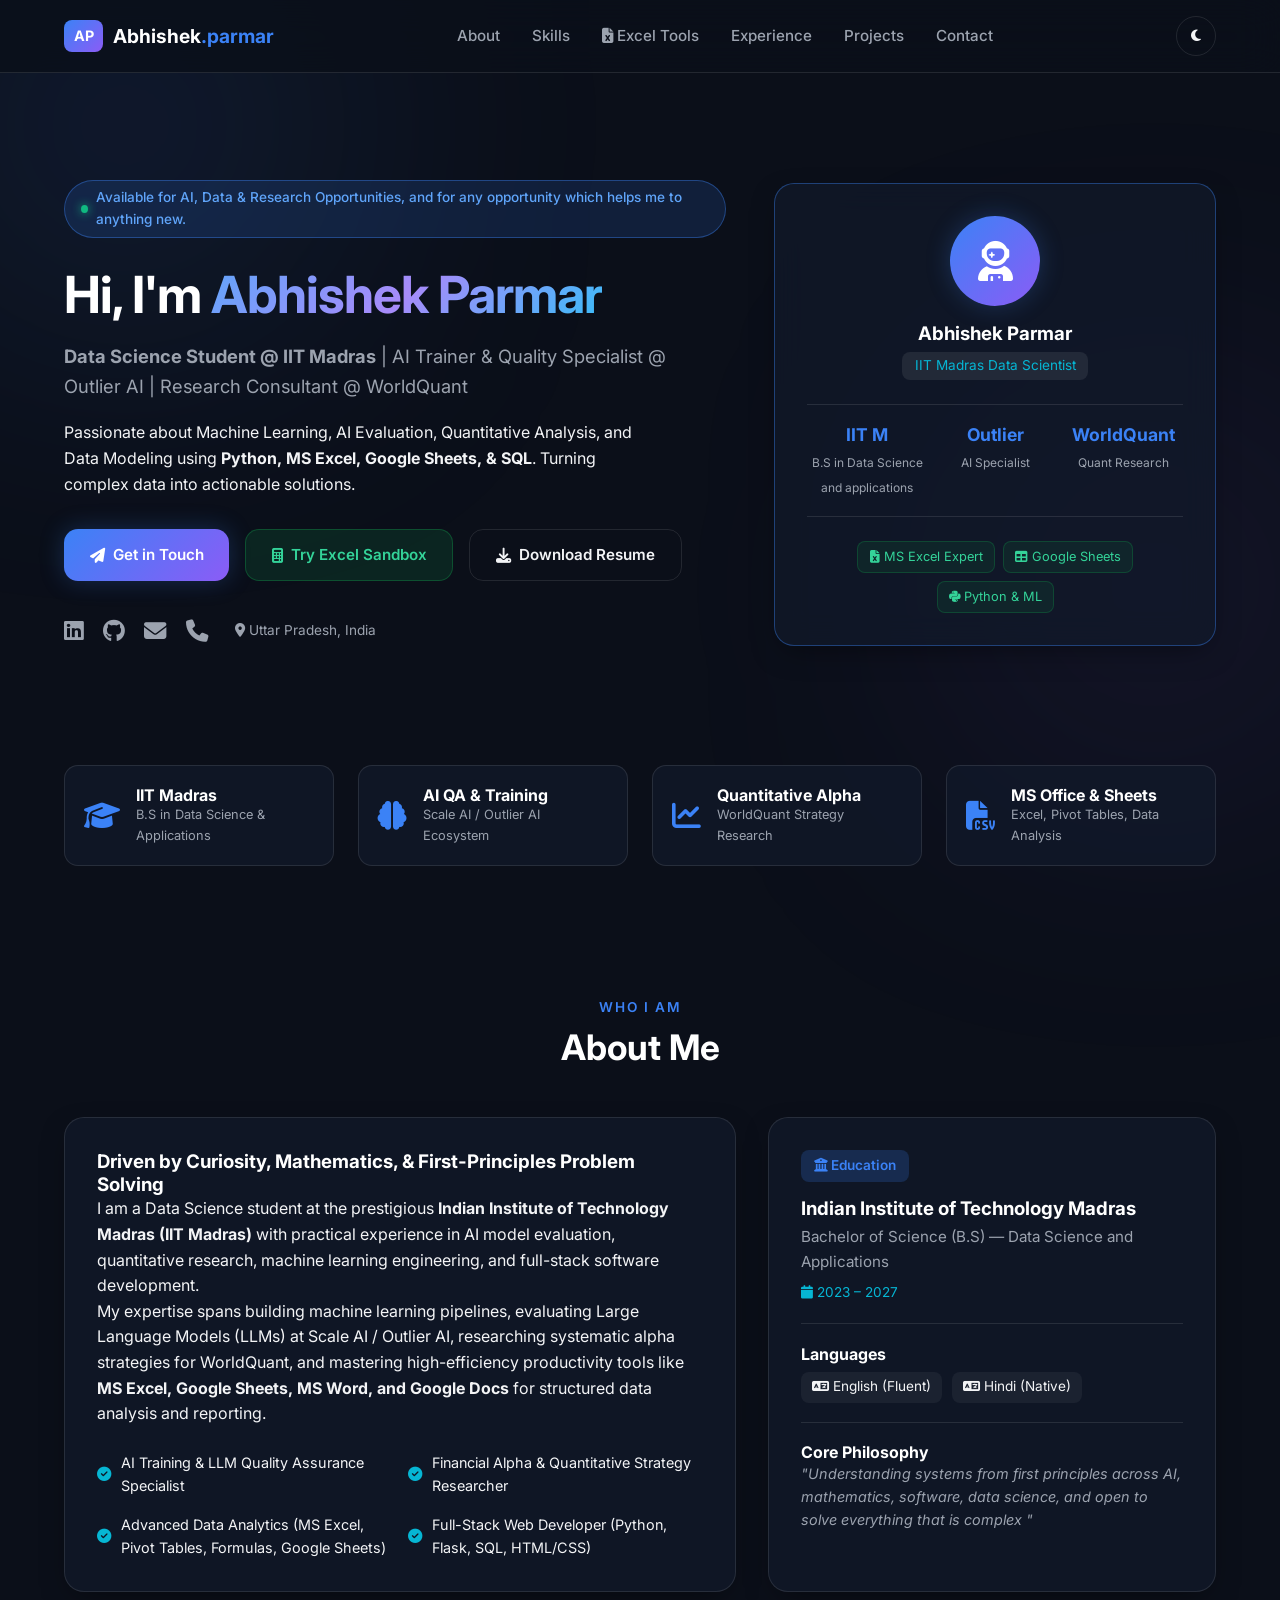
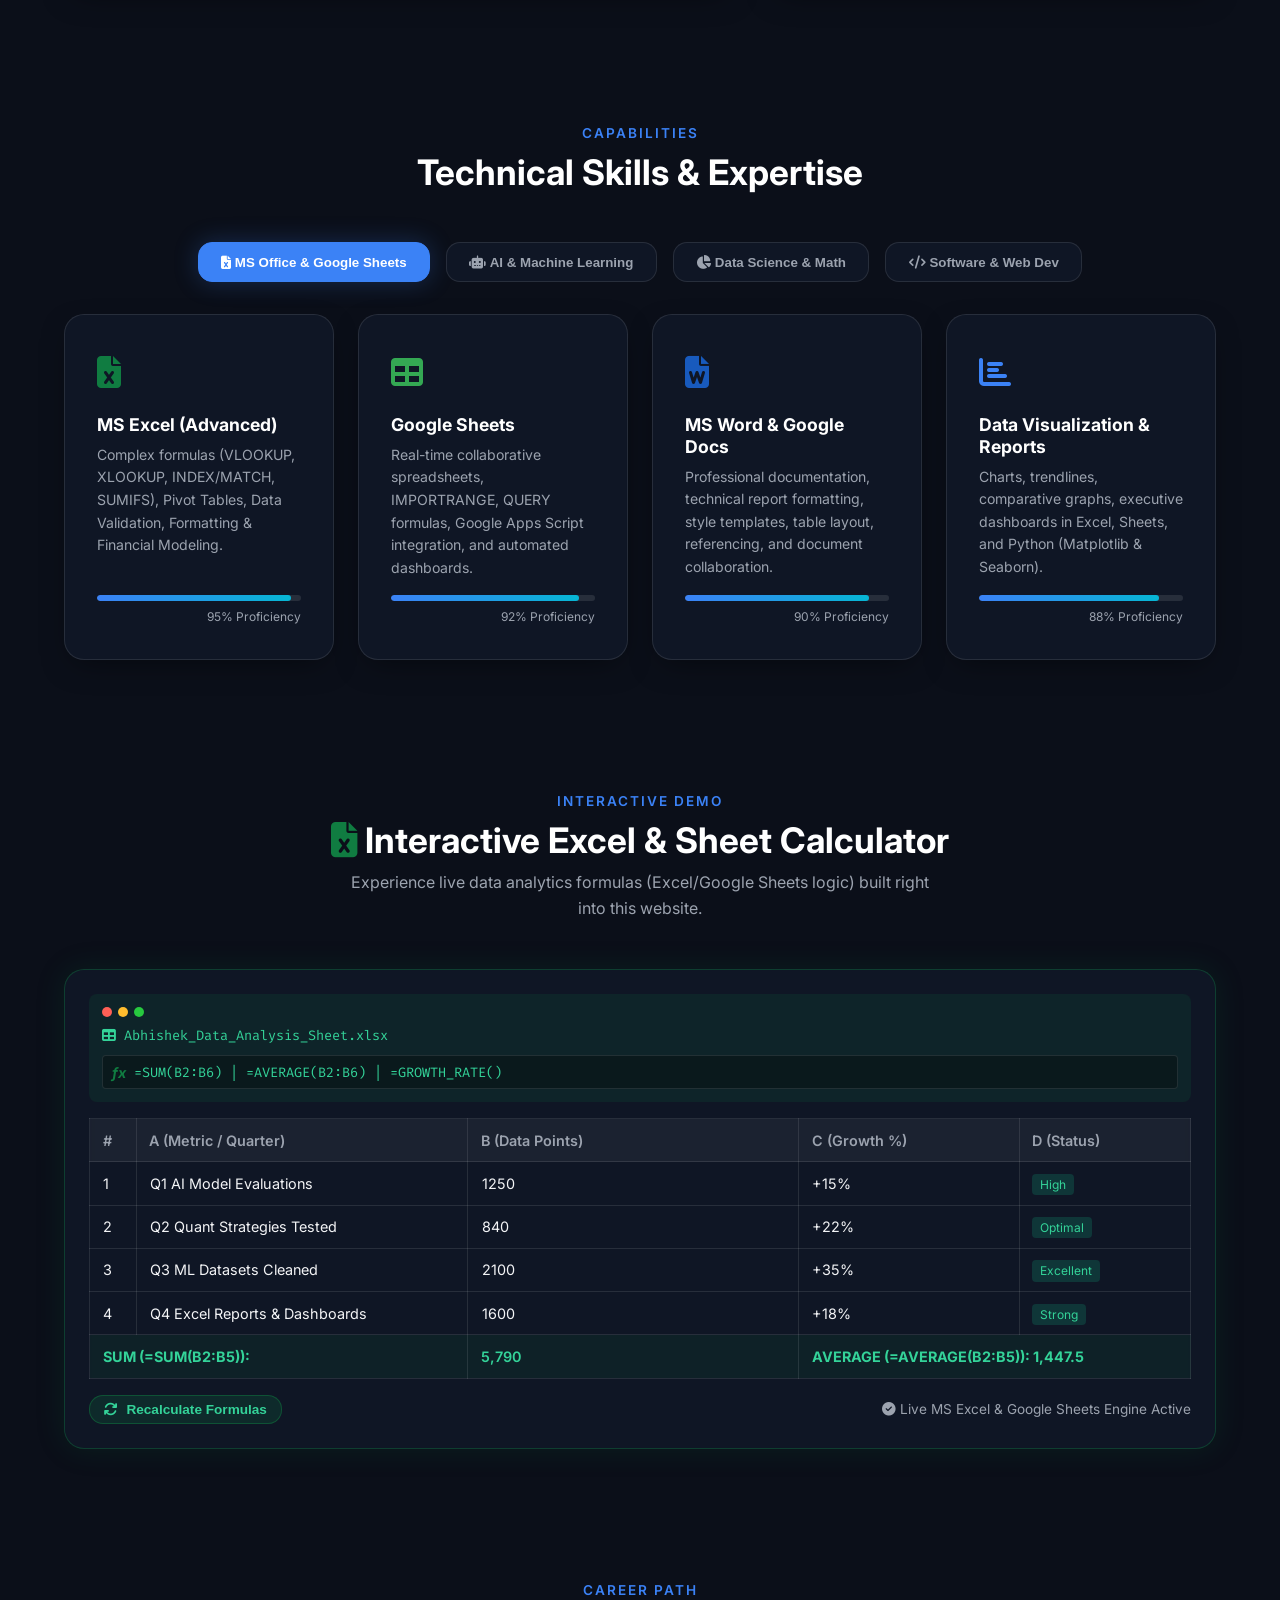
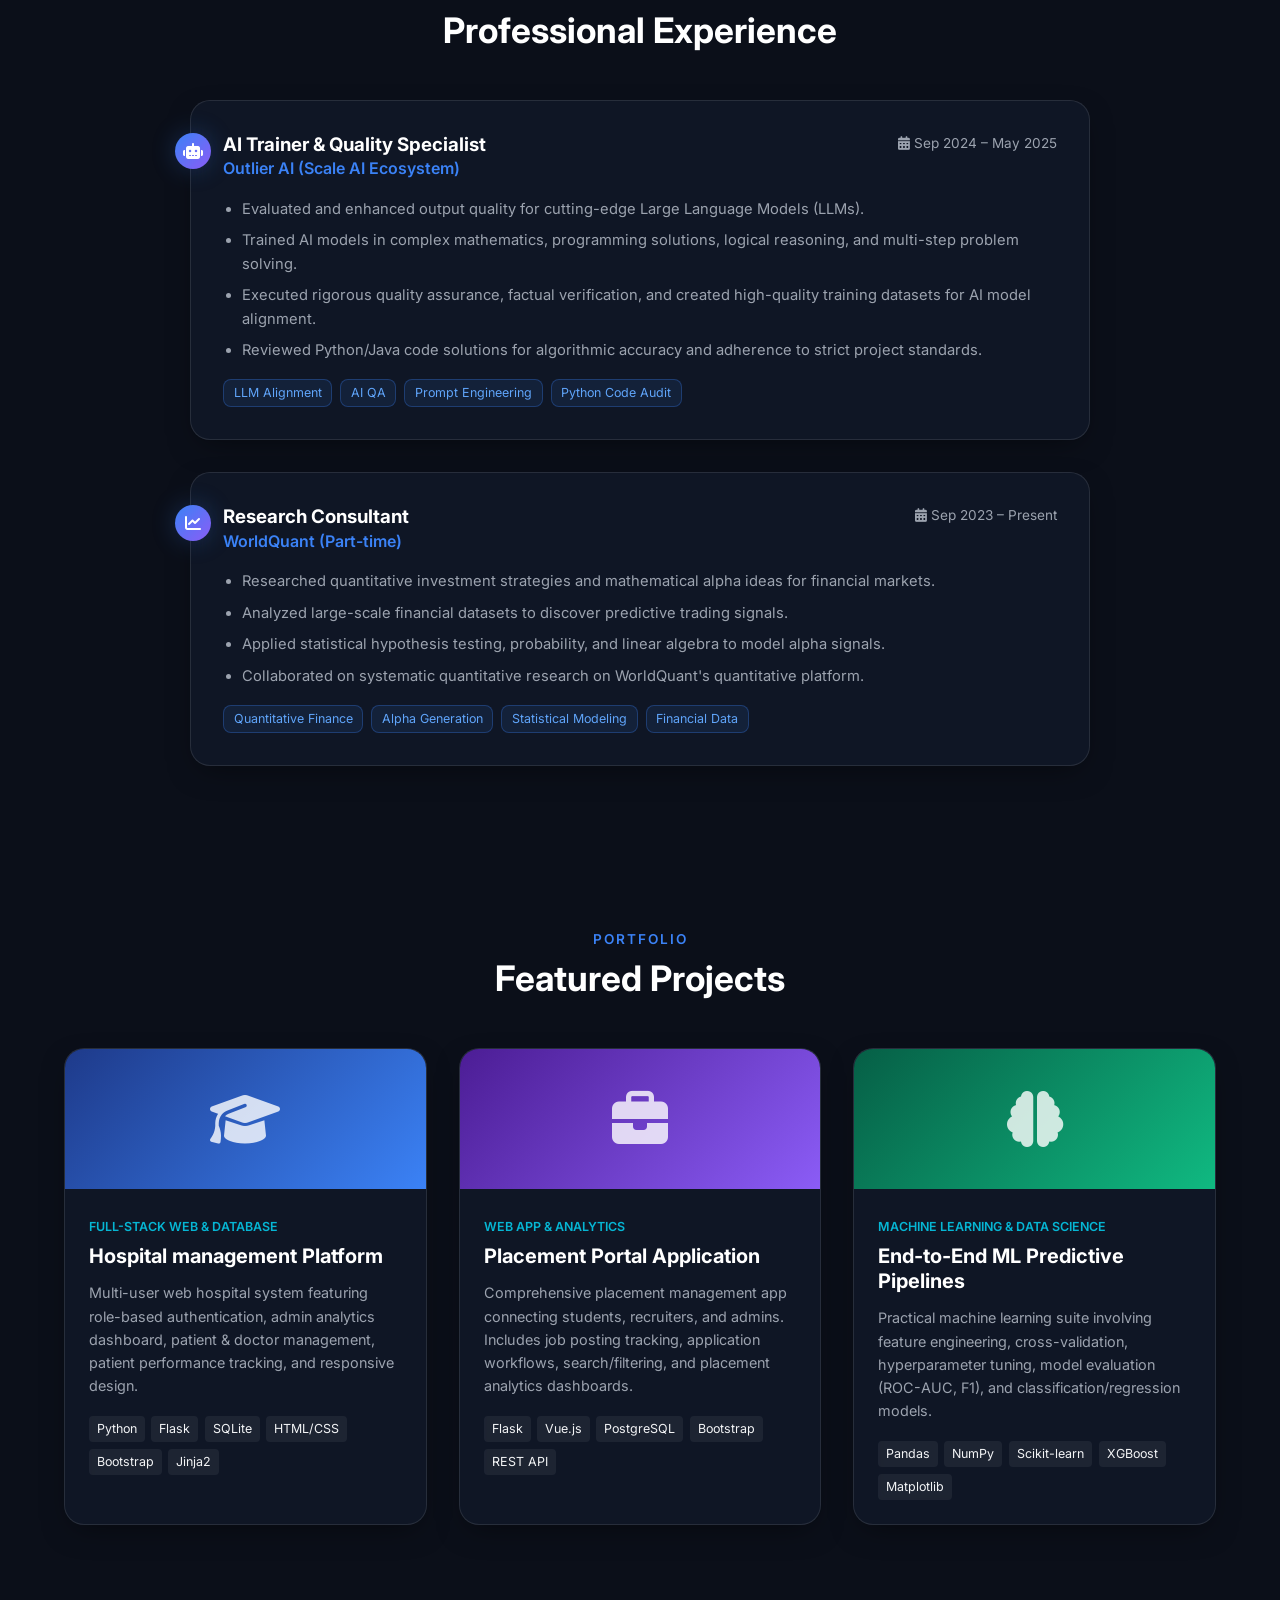
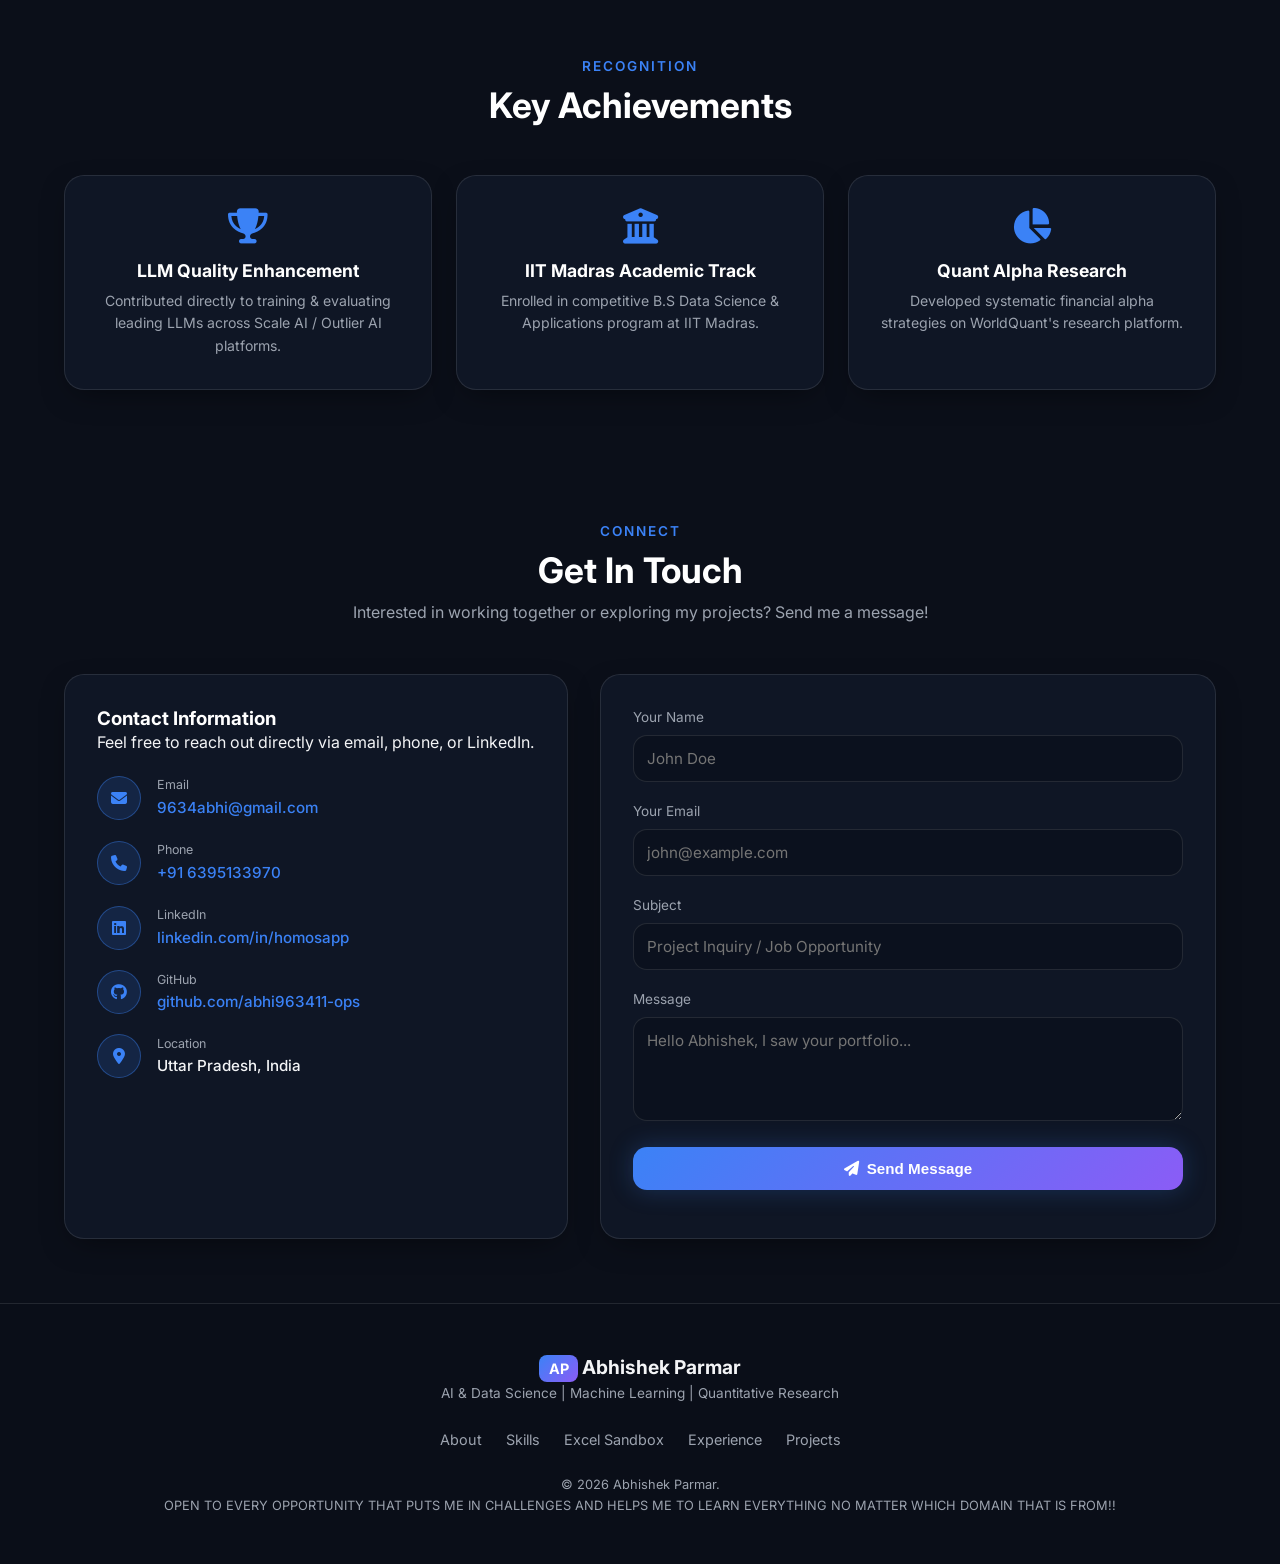
==== commit 1fac356f: "Update index.html" ====
--- a/index.html
+++ b/index.html
@@ -48,7 +48,7 @@
     <section id="hero" class="hero-section">
         <div class="hero-content">
             <div class="hero-badge">
-                <span class="pulse-dot"></span> Available for AI, Data & Research Opportunities, and any other opportunities that have challenges.
+                <span class="pulse-dot"></span> Available for AI, Data & Research Opportunities, and for any opportunity which helps me to anything new.
             </div>
             <h1 class="hero-title">
                 Hi, I'm <span class="gradient-text">Abhishek Parmar</span>
@@ -321,7 +321,7 @@
                     <div class="skill-card glass-card">
                         <div class="skill-icon"><i class="fa-solid fa-server"></i></div>
                         <h3>Web Backend & Databases</h3>
-                        <p>Flask web frameworks, REST APIs, SQLite & PostgreSQL database design, SQL CRUD operations, authentication.</p>
+                        <p>Flask web frameworks, REST APIs, SQLite & PostgreSQL database design, SQL CRUD operations, authentication, Java, Javascript.</p>
                         <div class="skill-level-bar"><div class="level-fill" style="width: 88%;"></div></div>
                         <span class="level-percent">88%</span>
                     </div>
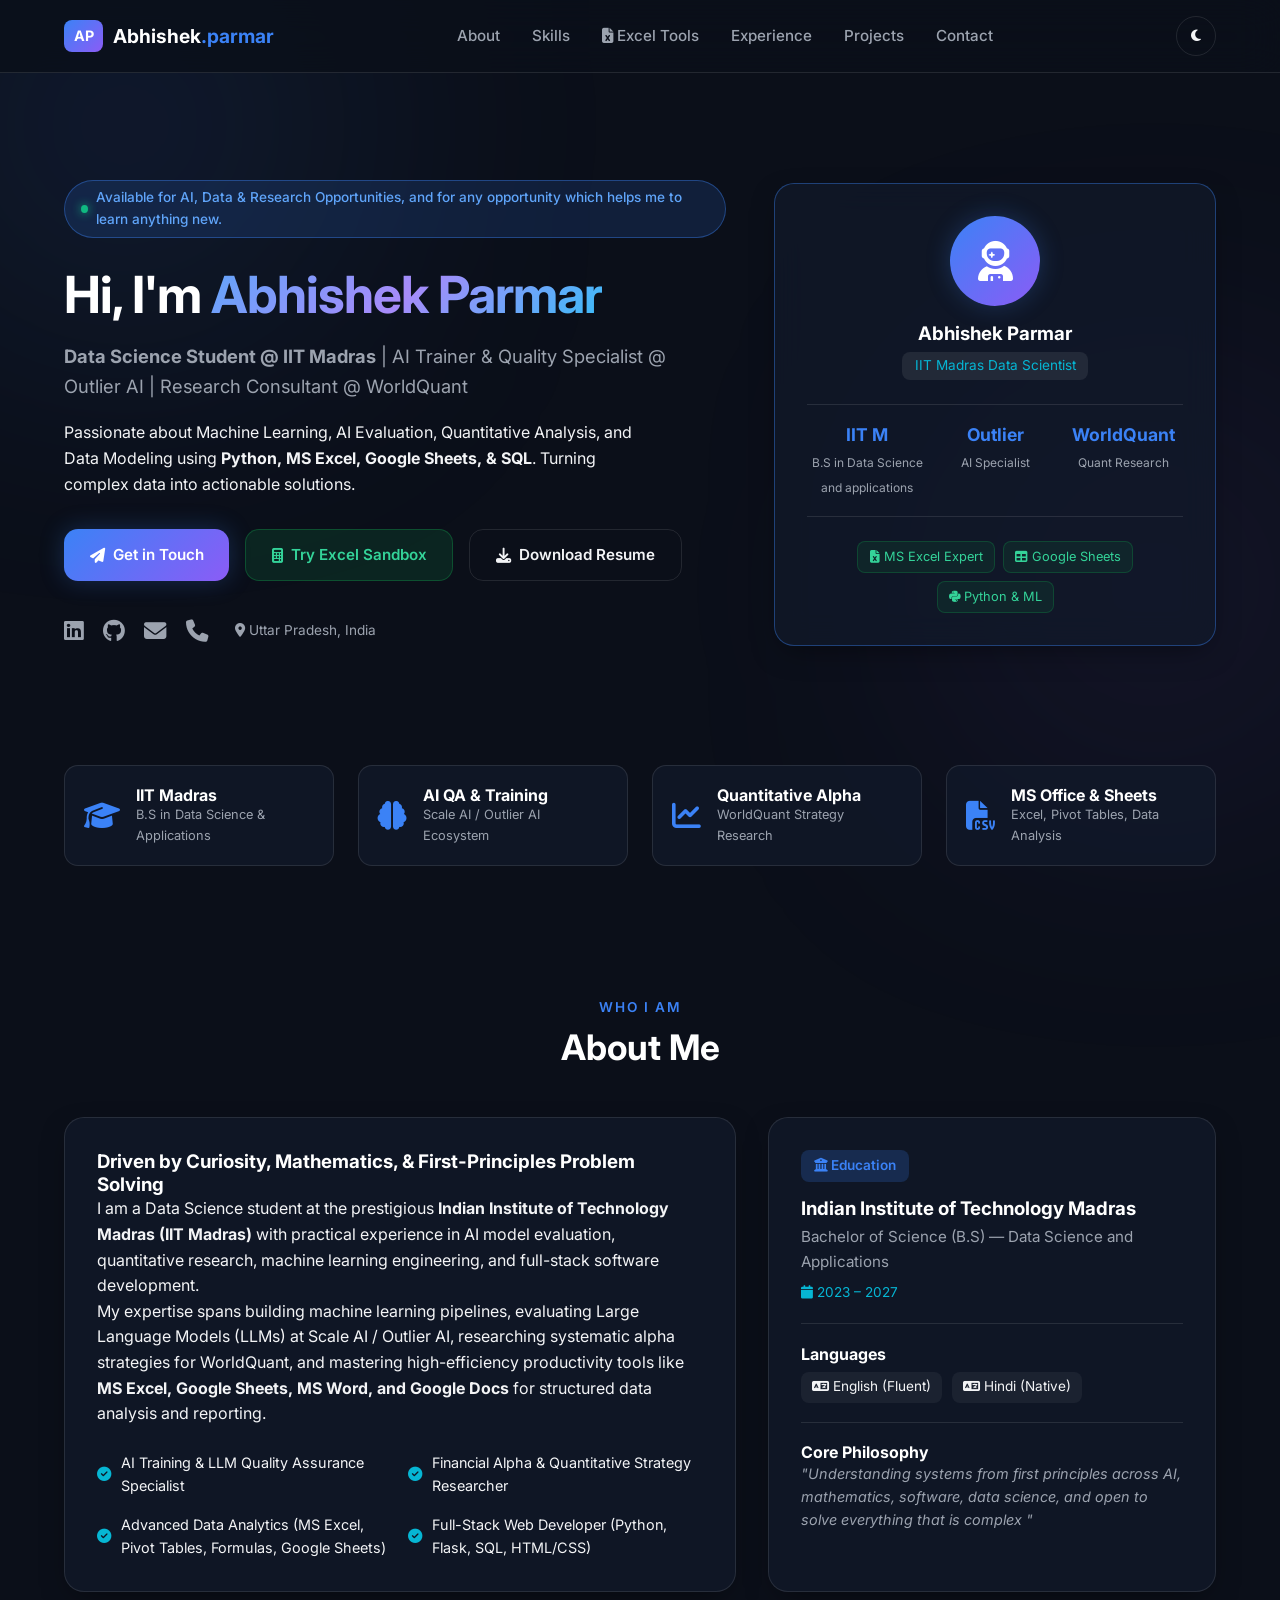
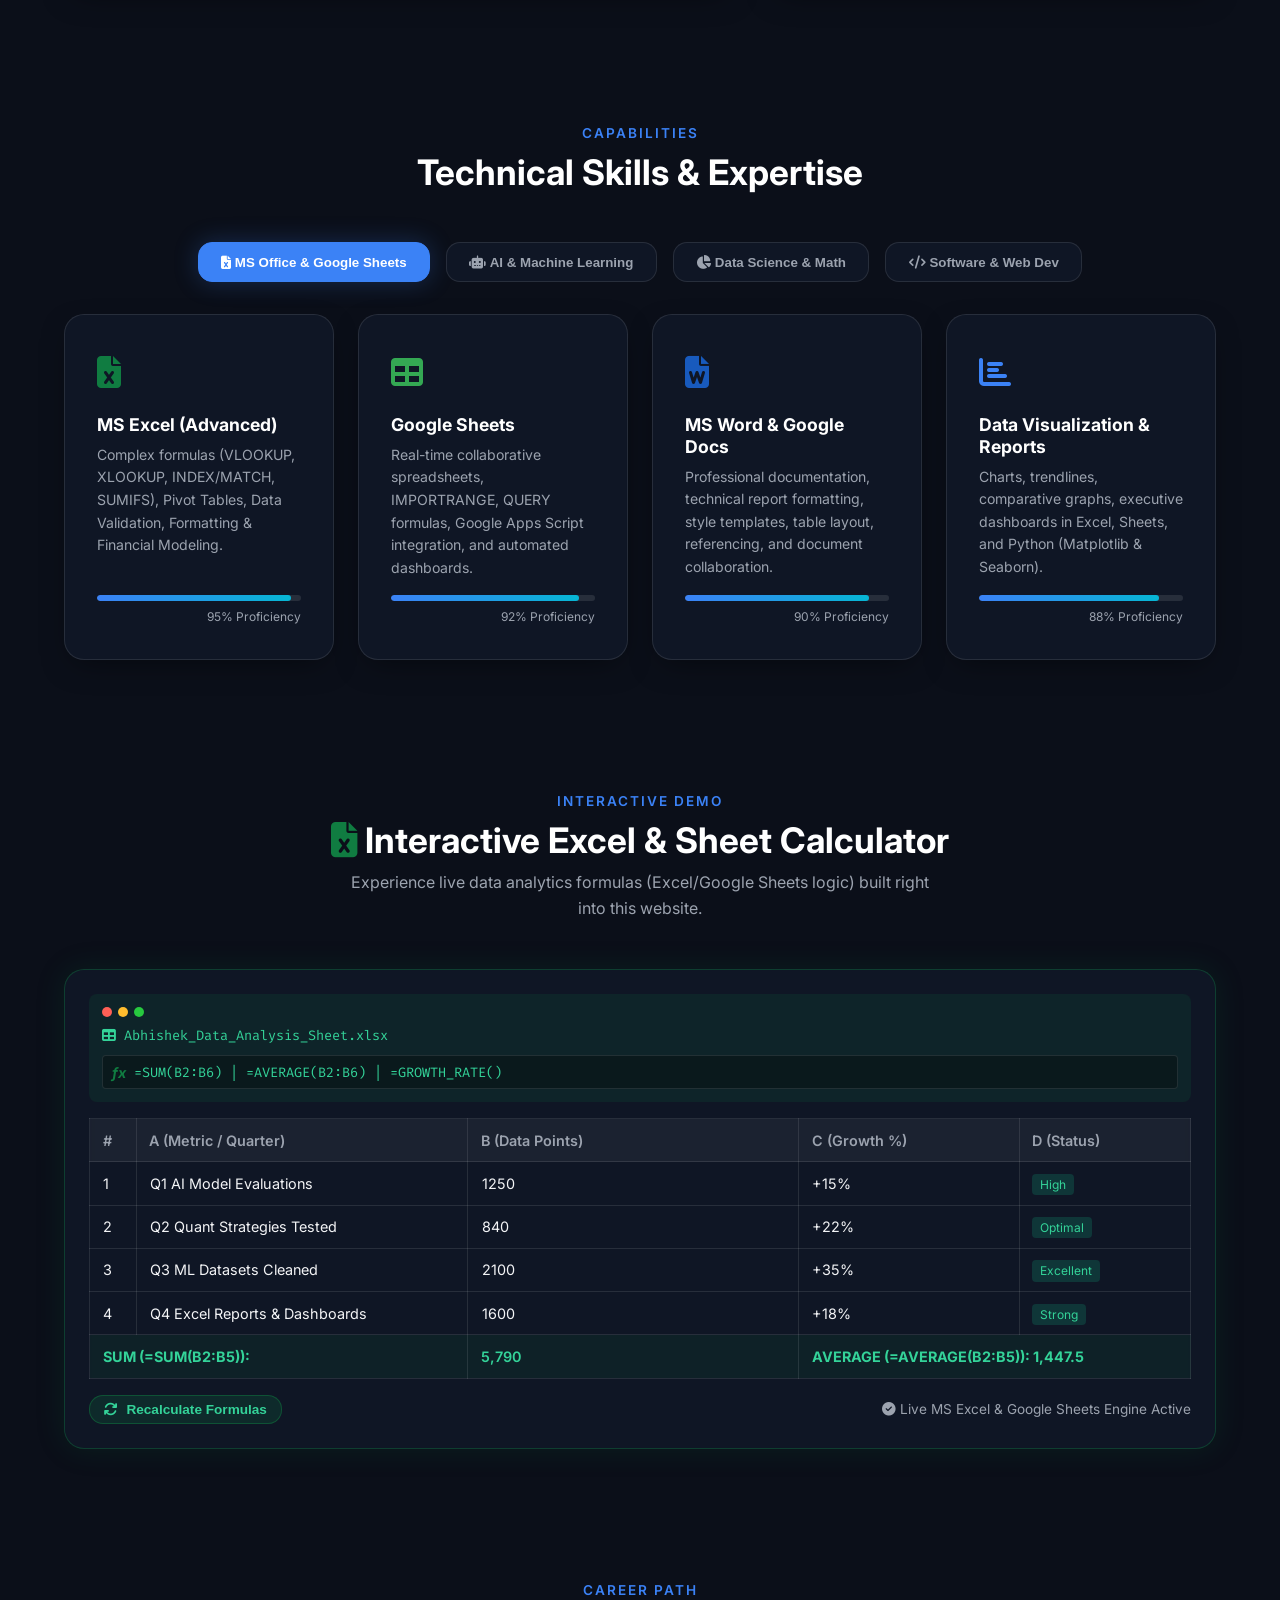
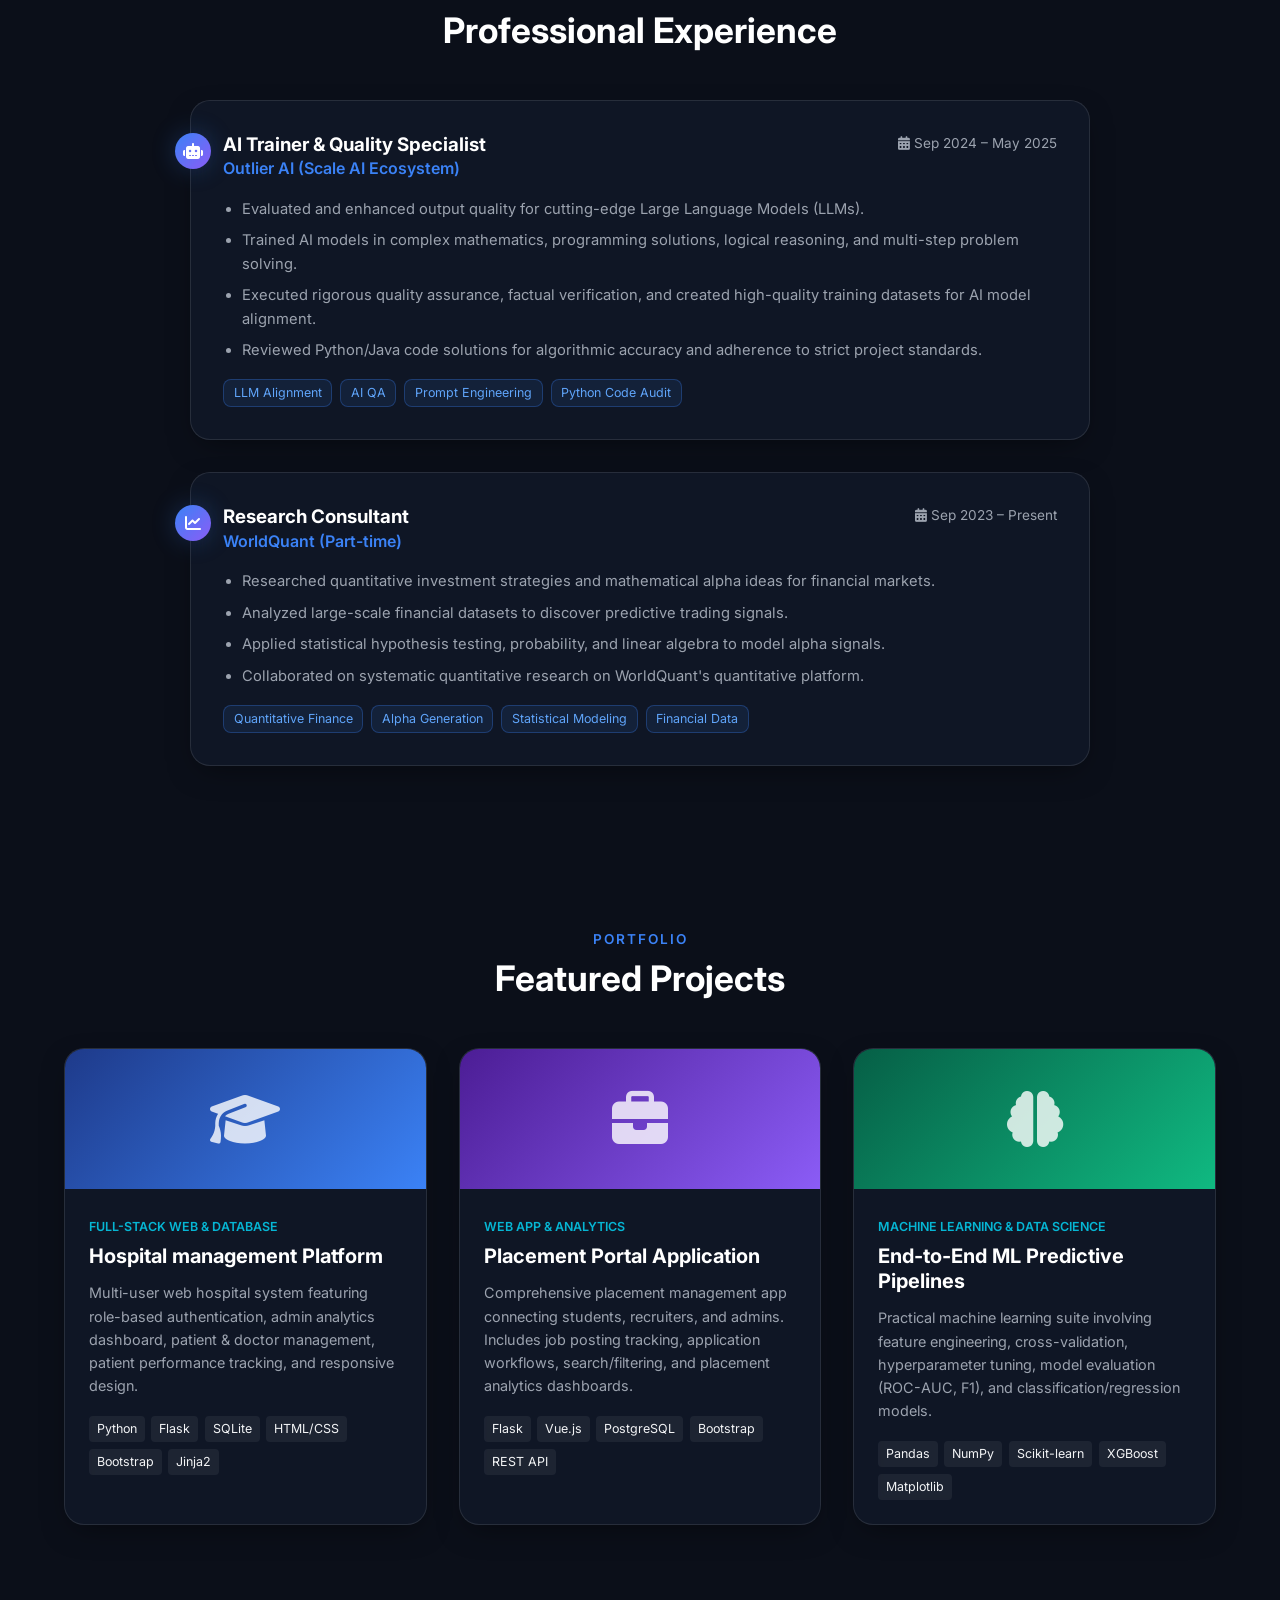
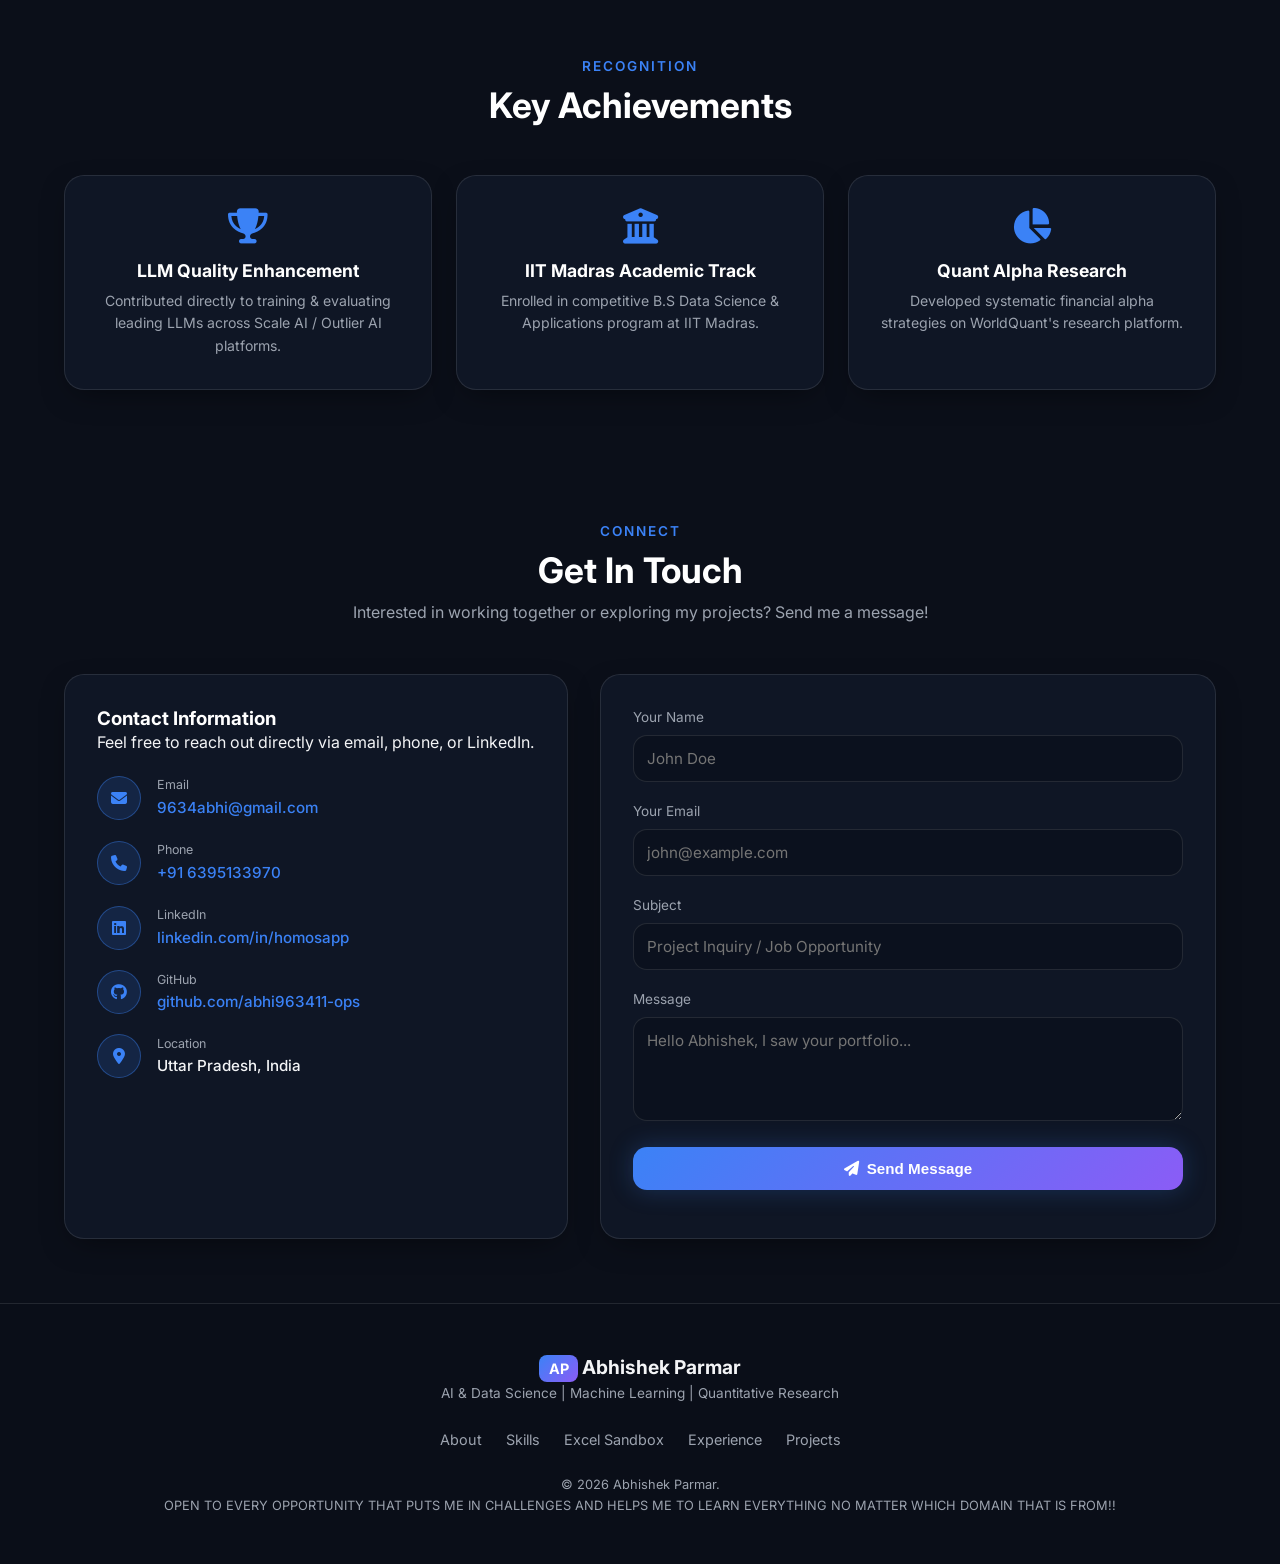
==== commit 4df7cb3e: "Update index.html" ====
--- a/index.html
+++ b/index.html
@@ -48,7 +48,7 @@
     <section id="hero" class="hero-section">
         <div class="hero-content">
             <div class="hero-badge">
-                <span class="pulse-dot"></span> Available for AI, Data & Research Opportunities, and for any opportunity which helps me to anything new.
+                <span class="pulse-dot"></span> Available for AI, Data & Research Opportunities, and for any opportunity which helps me to learn anything new.
             </div>
             <h1 class="hero-title">
                 Hi, I'm <span class="gradient-text">Abhishek Parmar</span>
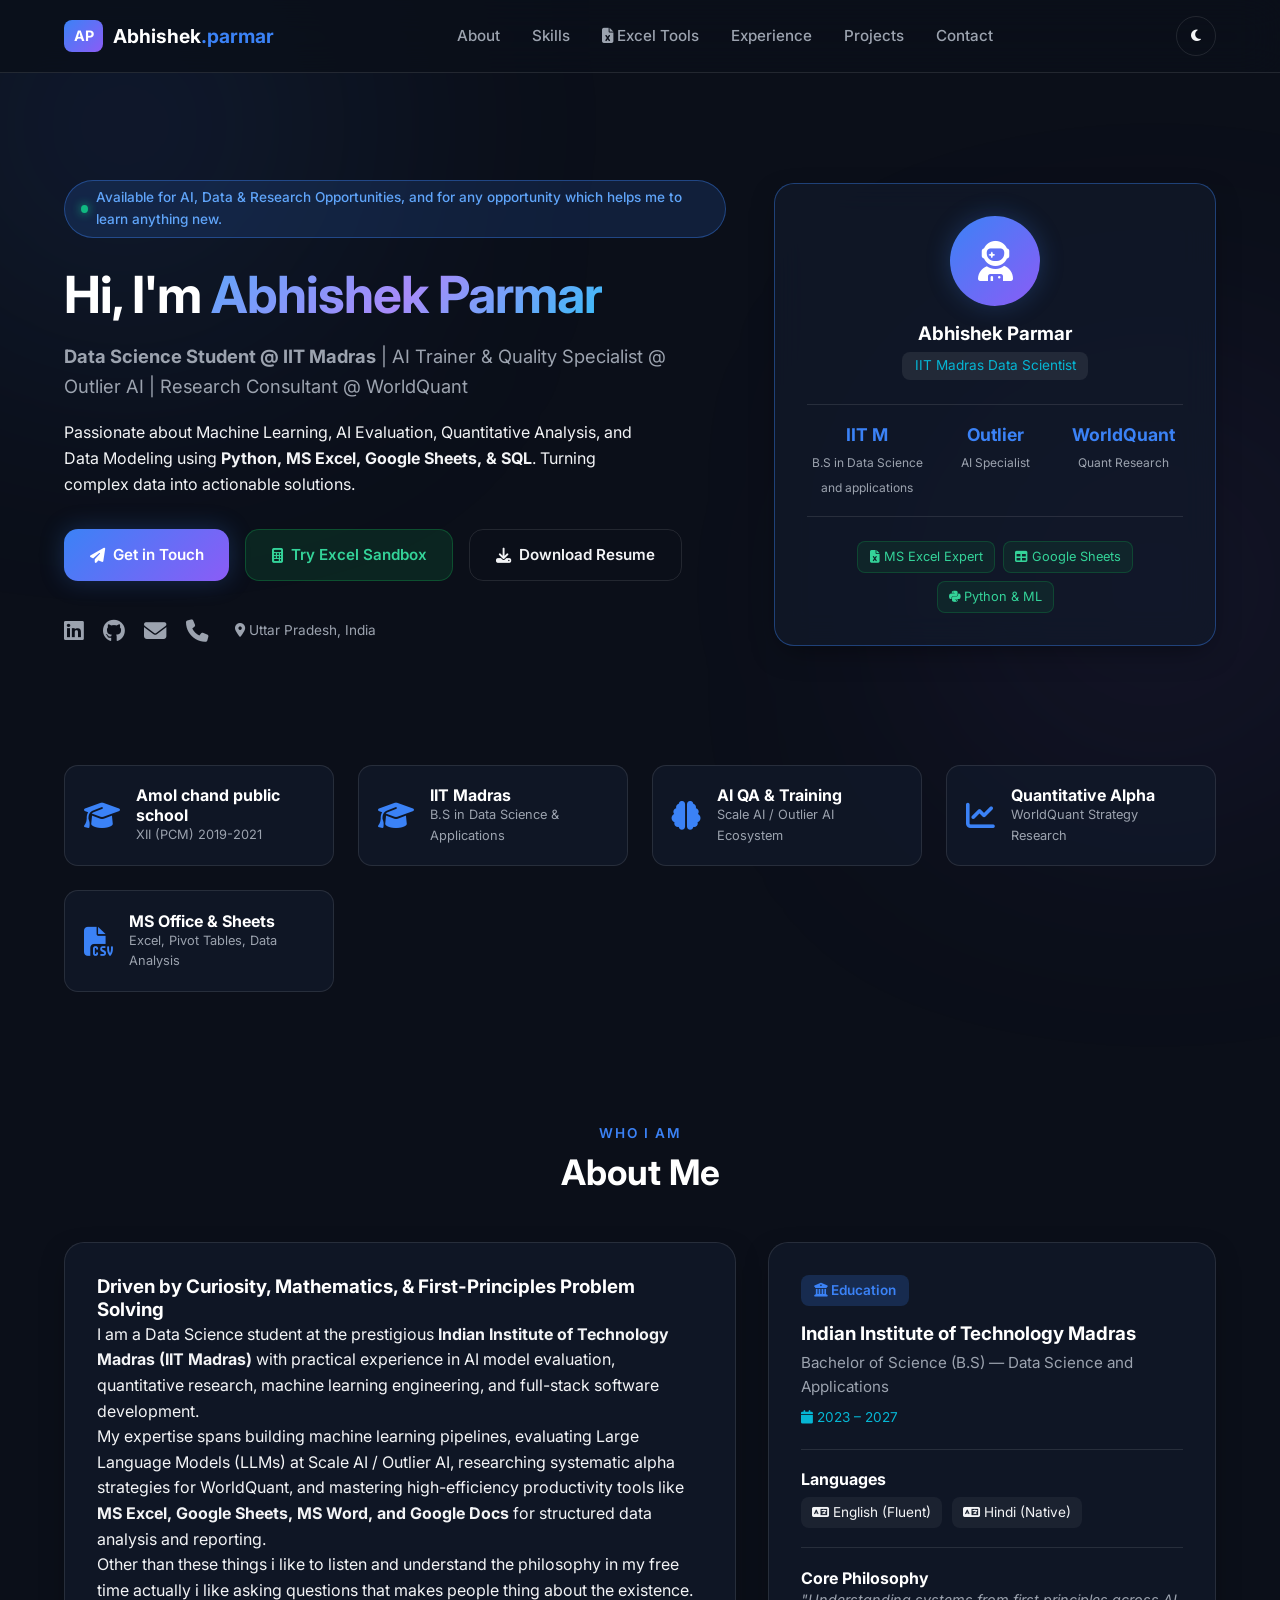
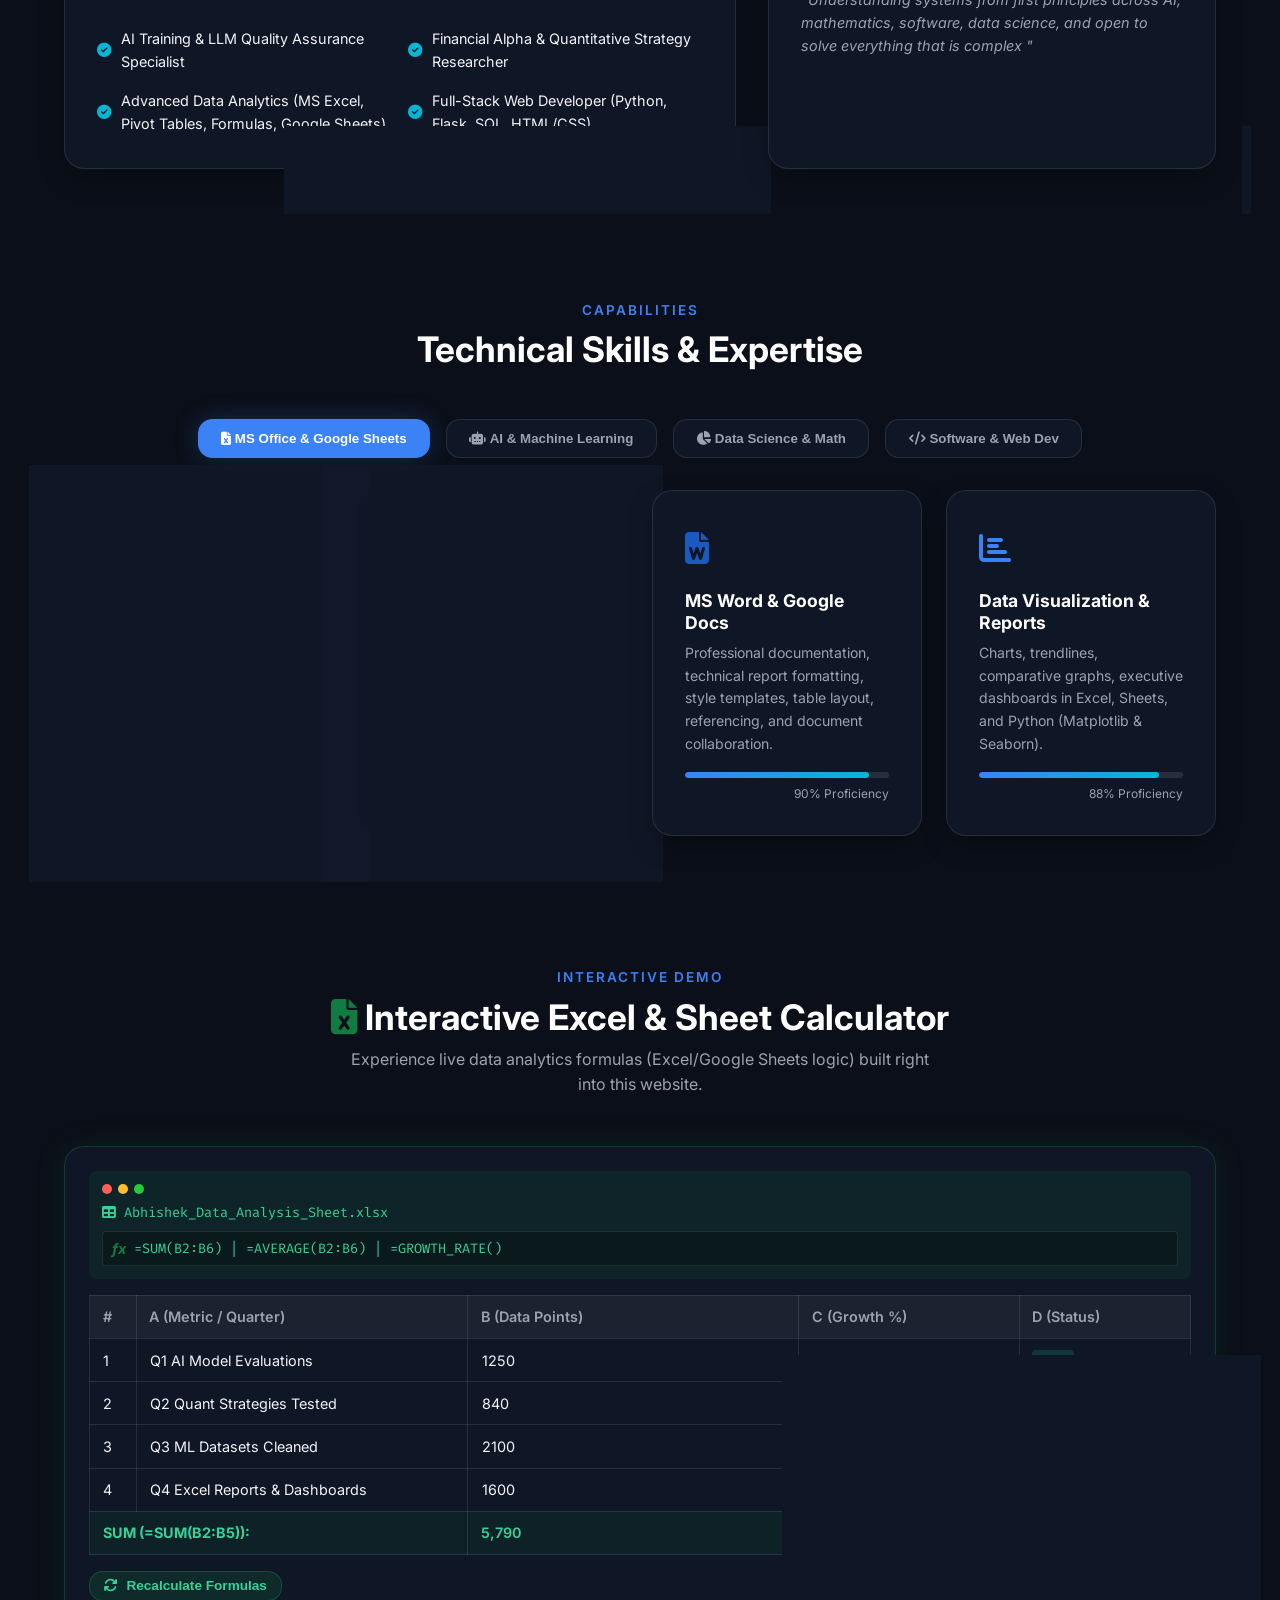
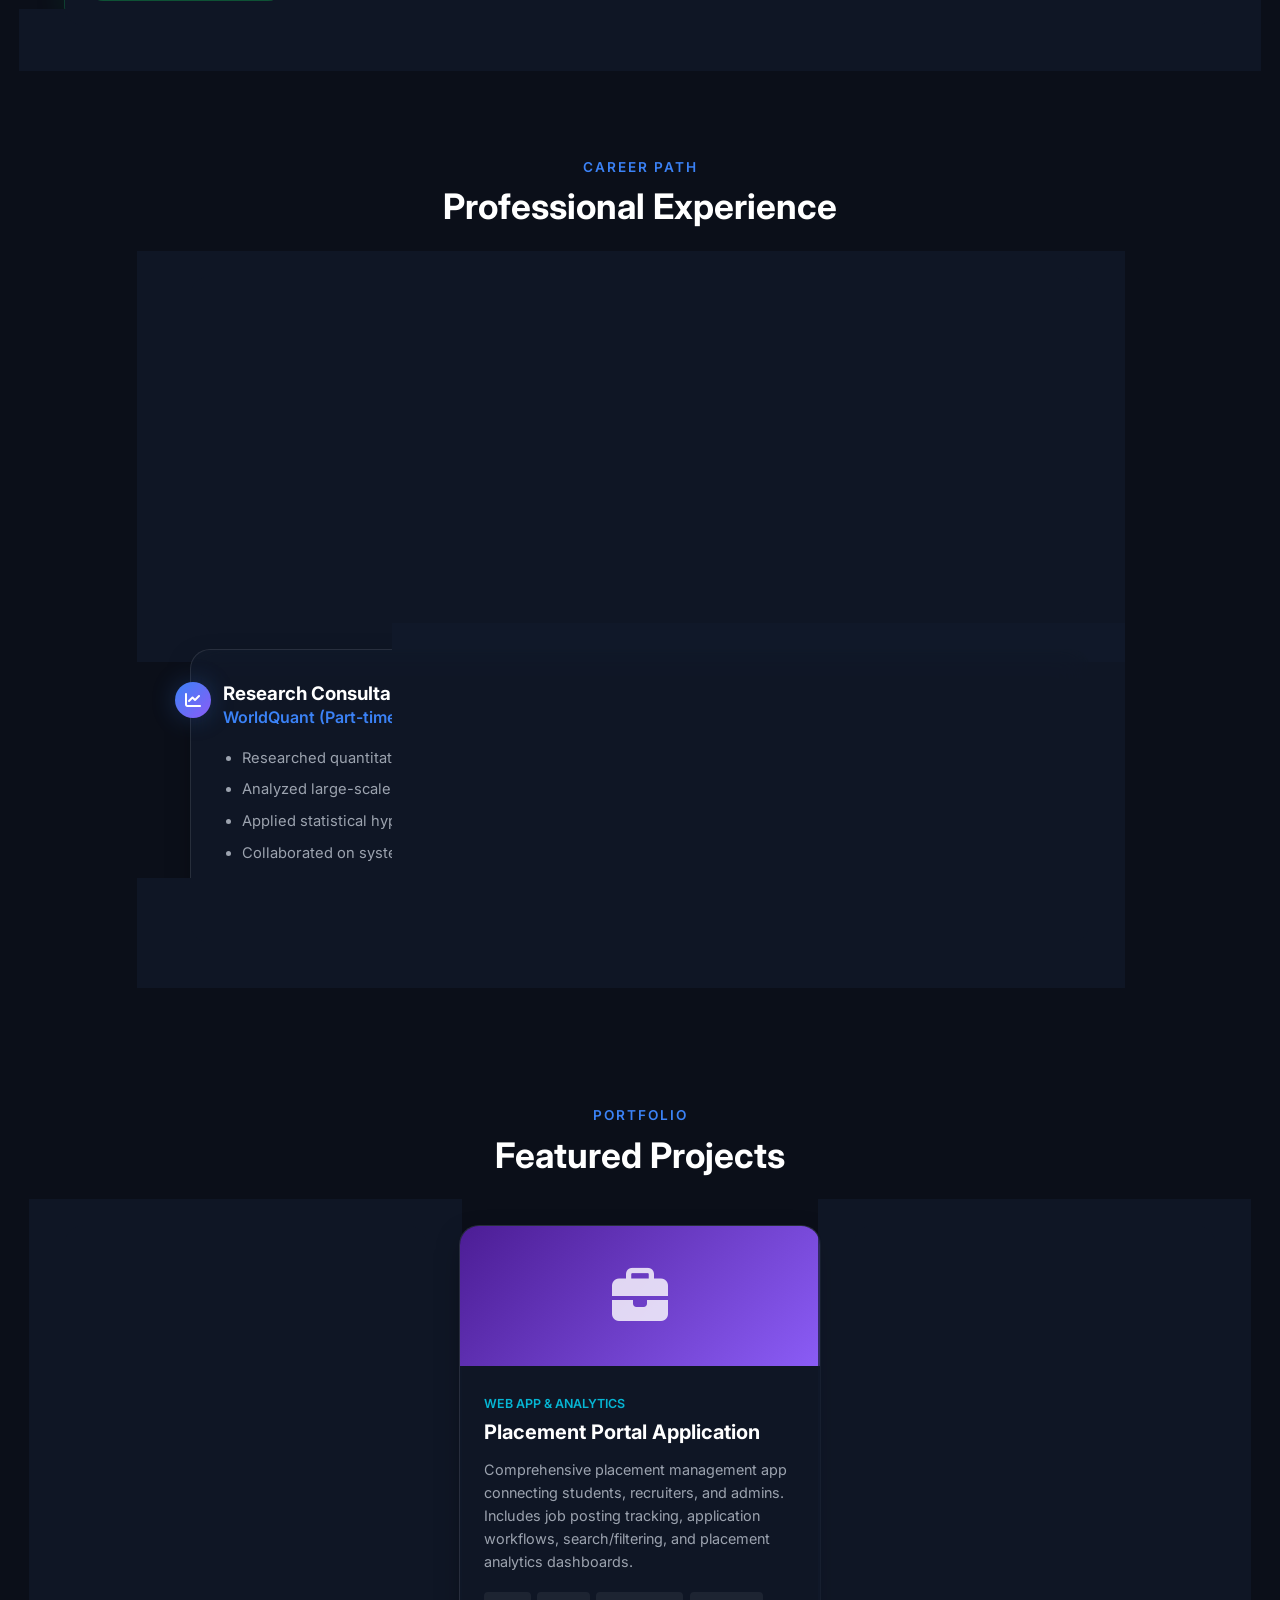
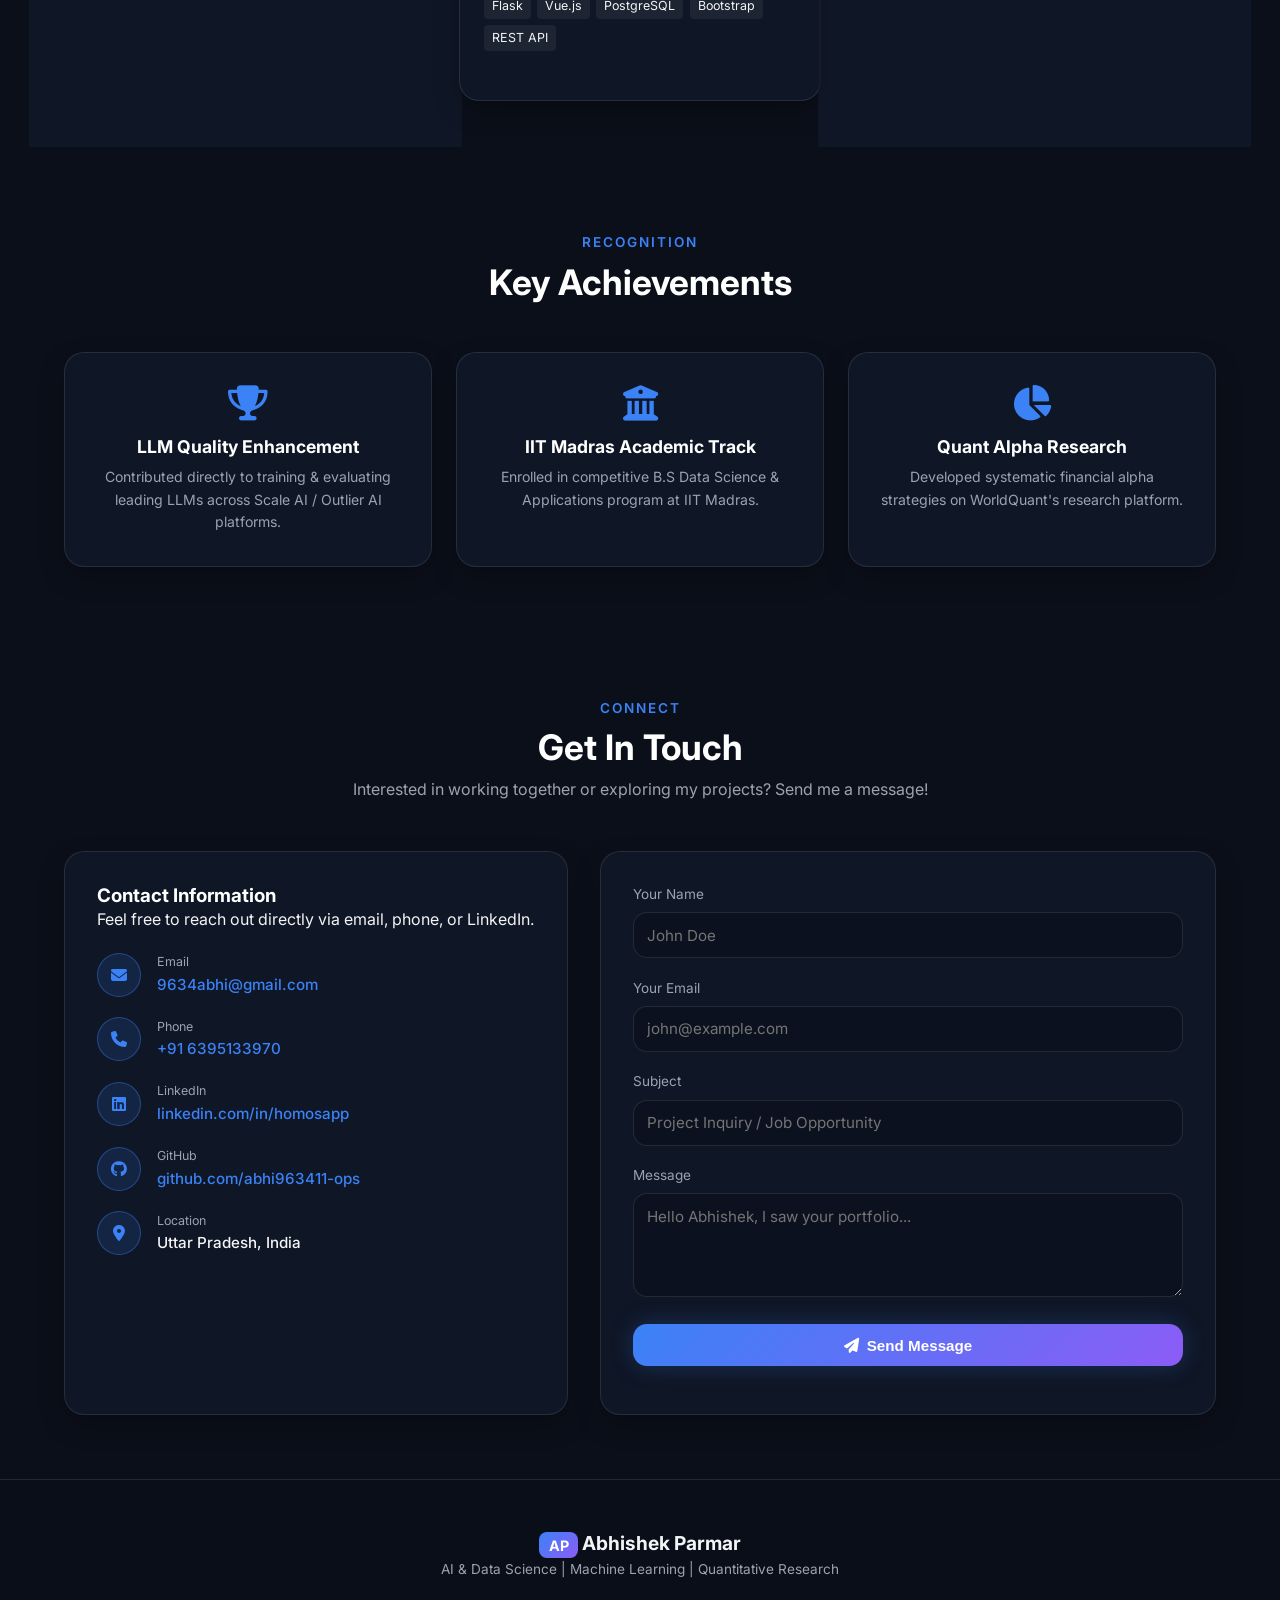
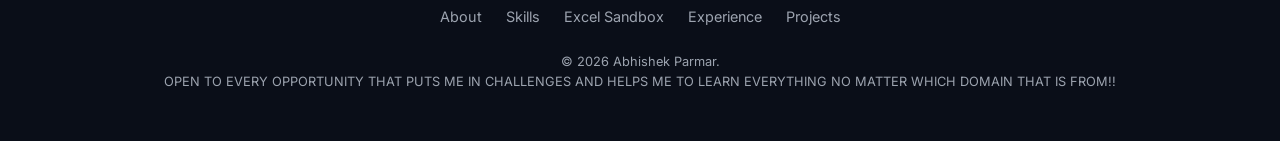
==== commit 169faa14: "Update index.html" ====
--- a/index.html
+++ b/index.html
@@ -107,6 +107,13 @@
         <div class="stat-box">
             <i class="fa-solid fa-graduation-cap"></i>
             <div>
+                <h4>Amol chand public school</h4>
+                <p>XII (PCM) 2019-2021</p>
+            </div>
+        </div>
+        <div class="stat-box">
+            <i class="fa-solid fa-graduation-cap"></i>
+            <div>
                 <h4>IIT Madras</h4>
                 <p>B.S in Data Science & Applications</p>
             </div>
@@ -149,6 +156,7 @@
                 <p>
                     My expertise spans building machine learning pipelines, evaluating Large Language Models (LLMs) at Scale AI / Outlier AI, researching systematic alpha strategies for WorldQuant, and mastering high-efficiency productivity tools like <strong>MS Excel, Google Sheets, MS Word, and Google Docs</strong> for structured data analysis and reporting.
                 </p>
+                <p>Other than these things i like to listen and understand the philosophy in my free time actually i like asking questions that makes people thing about the existence.</p>
                 <div class="about-highlights">
                     <div class="highlight-item">
                         <i class="fa-solid fa-check-circle"></i>
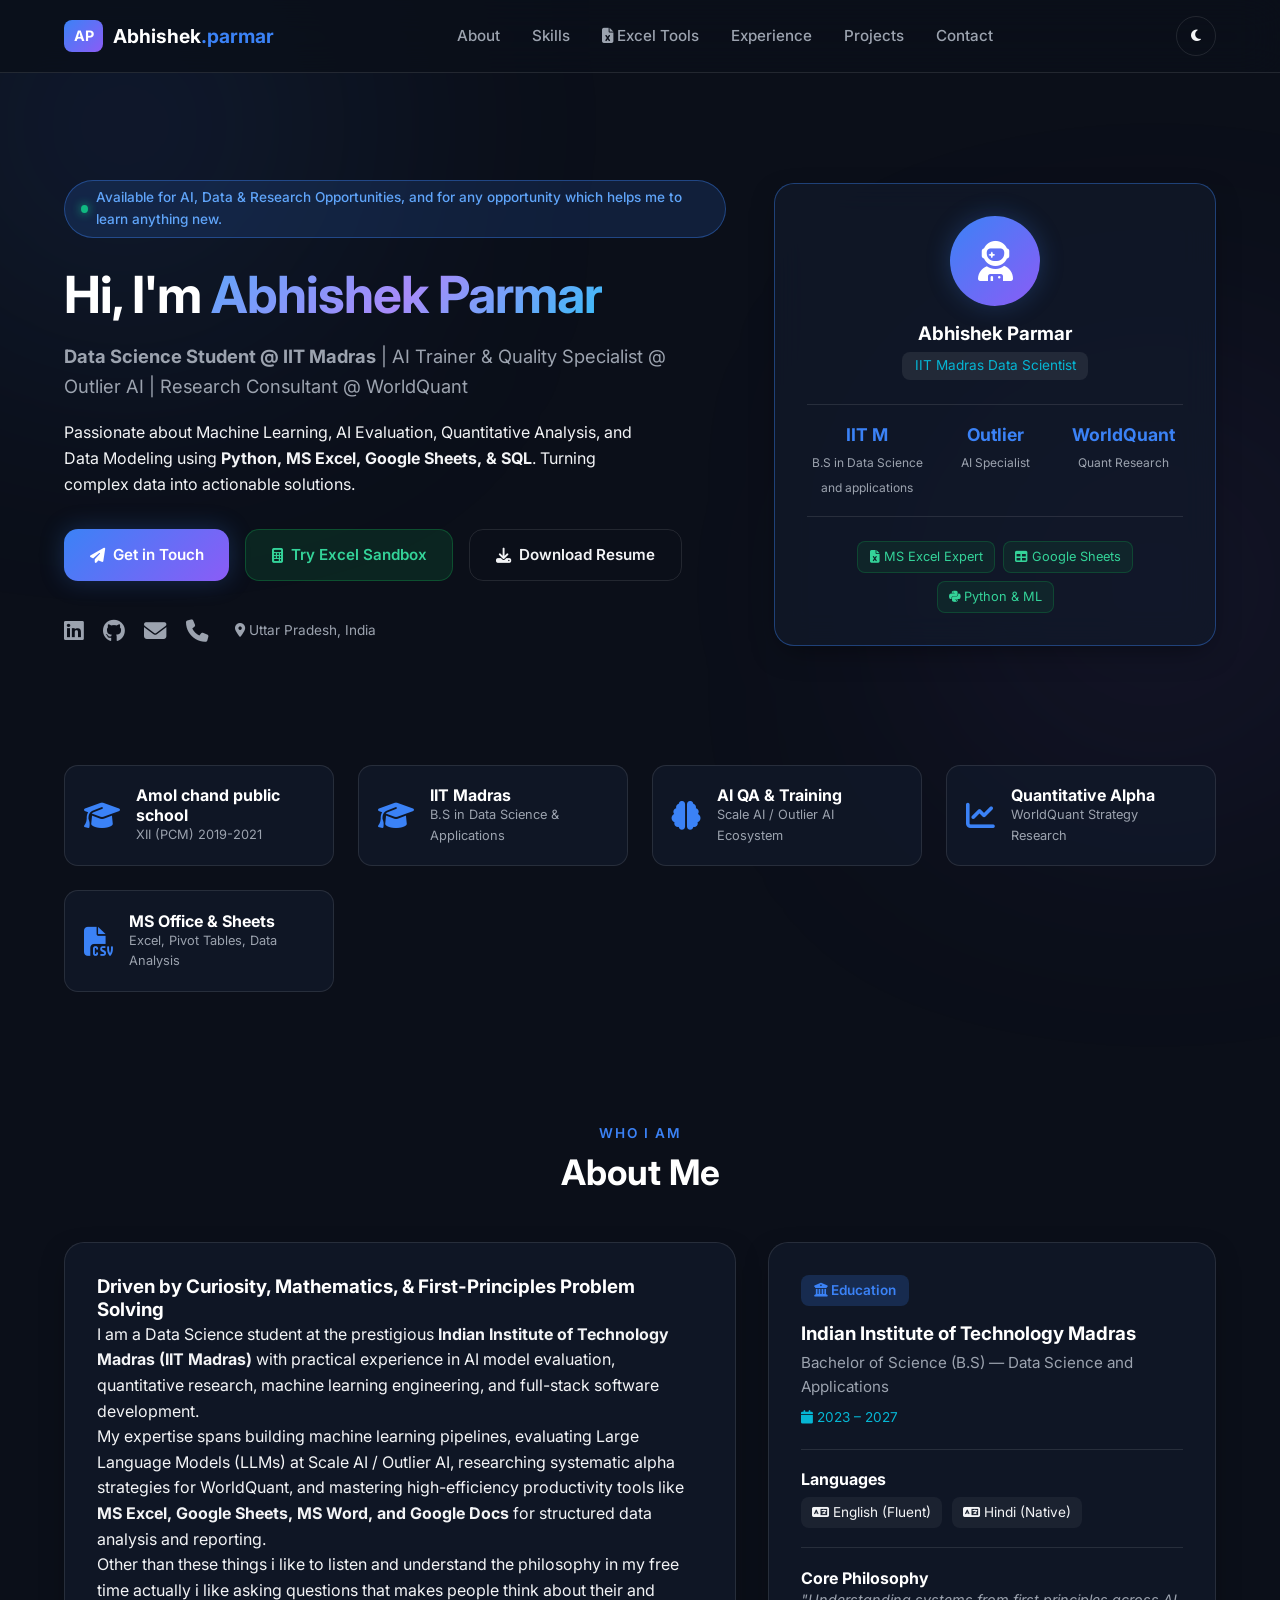
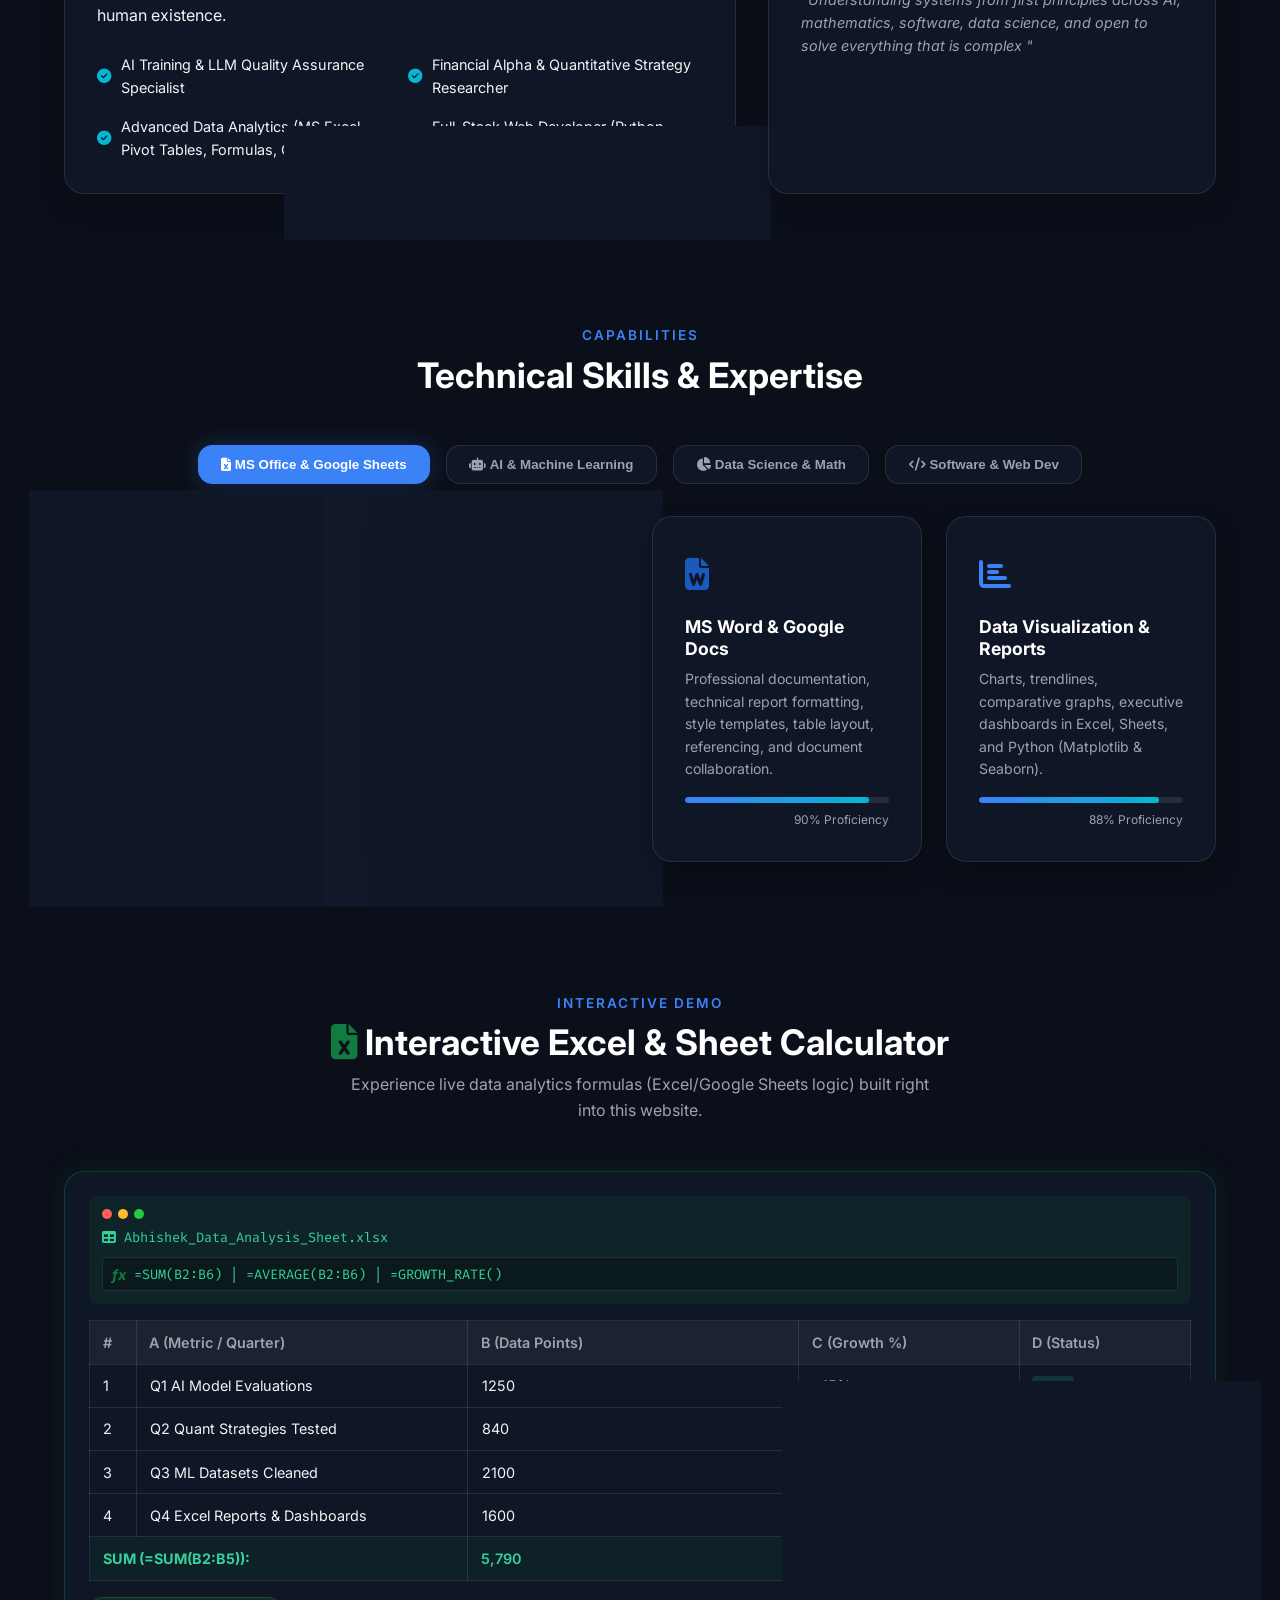
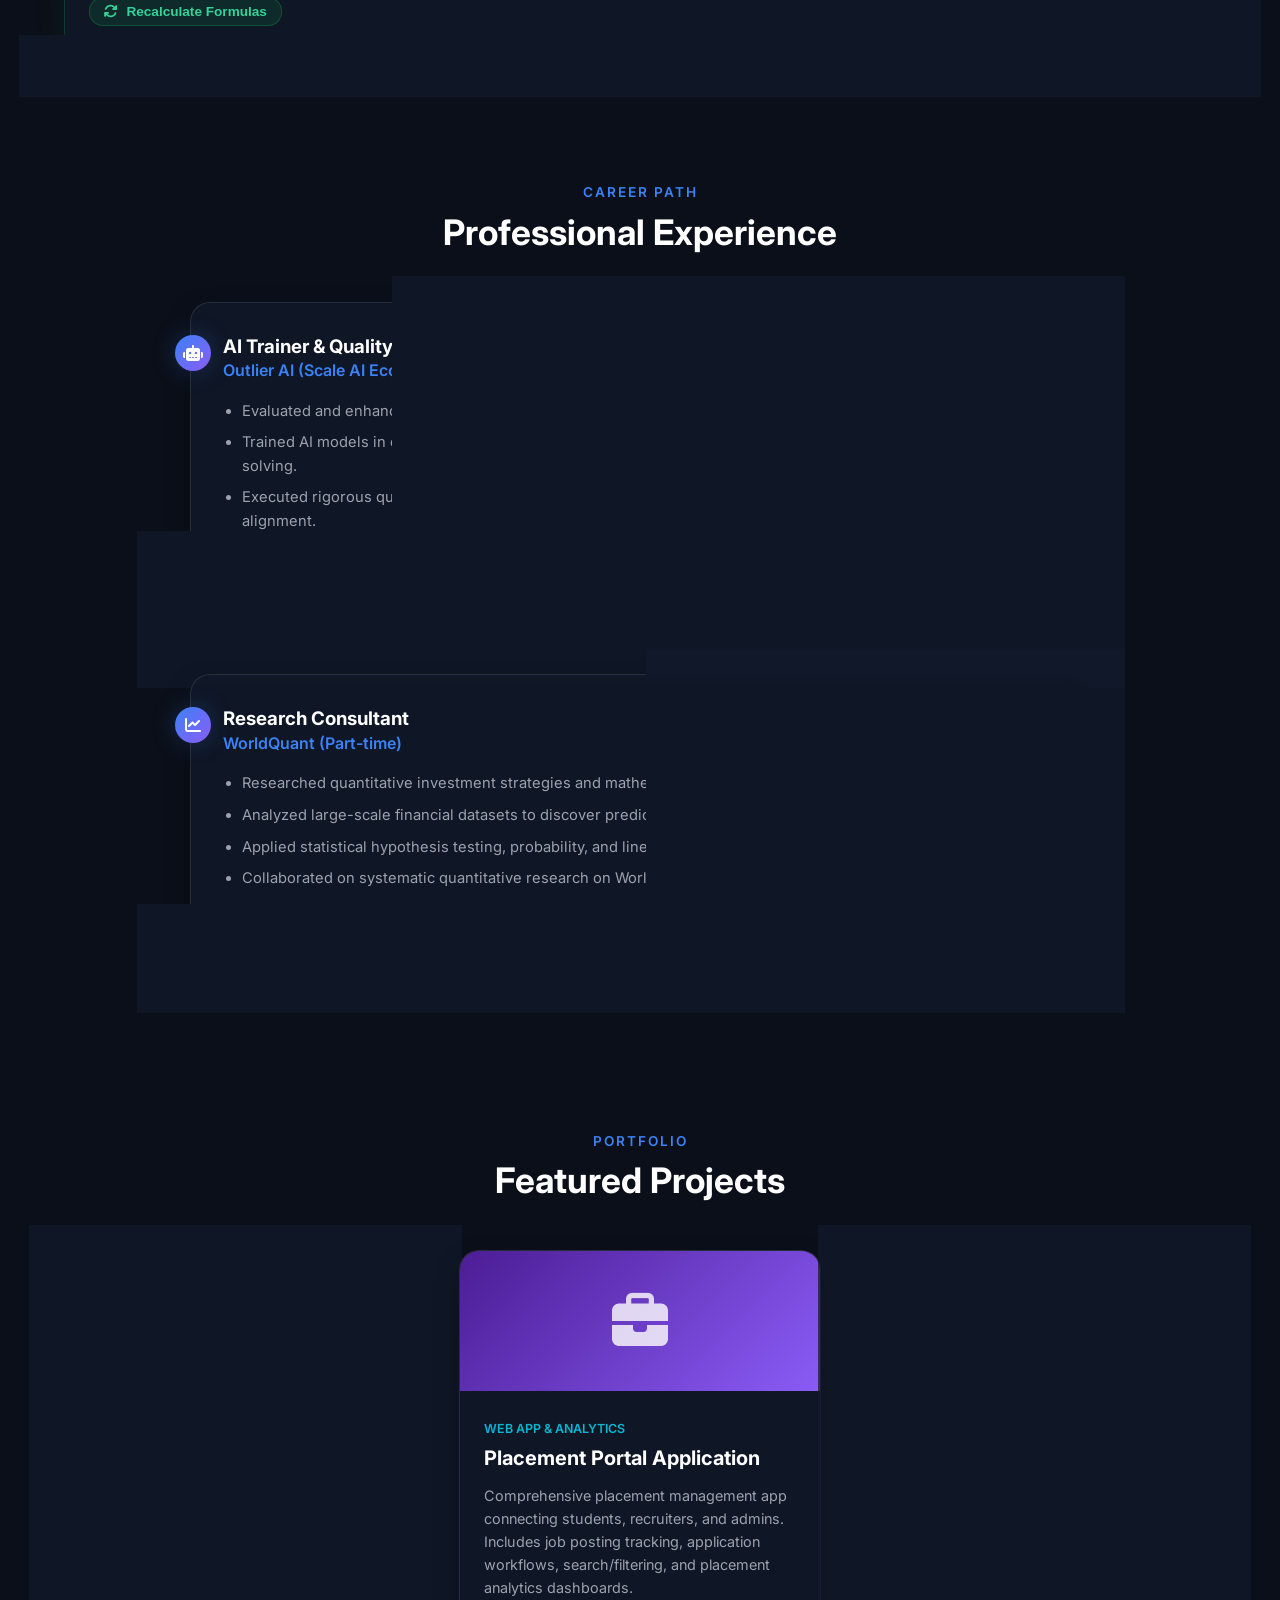
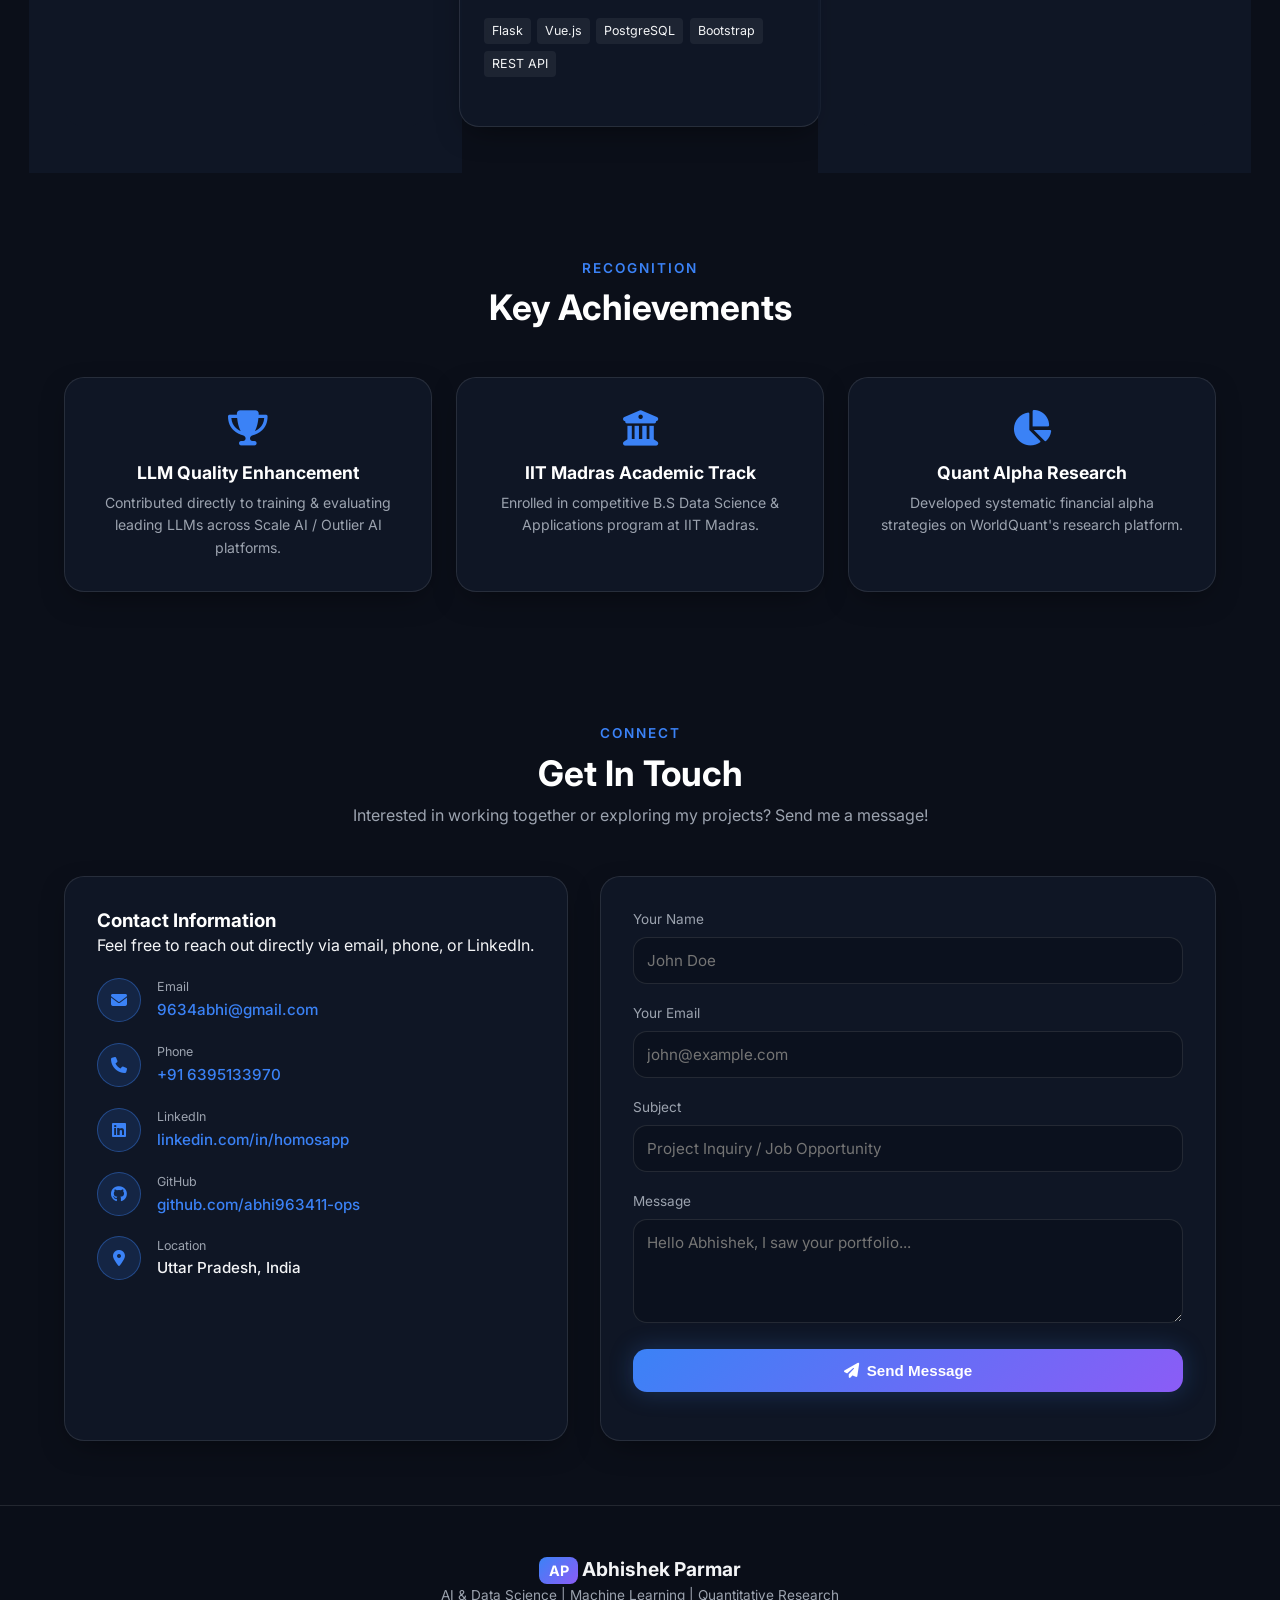
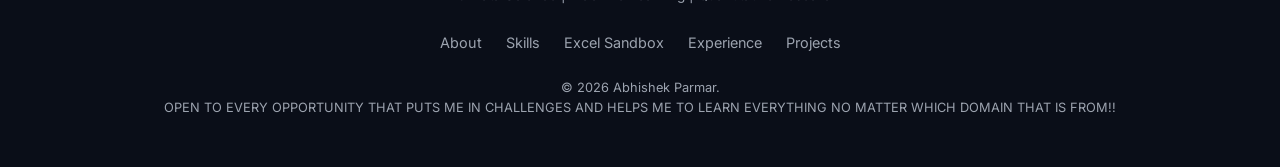
==== commit abb6145c: "Update index.html" ====
--- a/index.html
+++ b/index.html
@@ -156,7 +156,7 @@
                 <p>
                     My expertise spans building machine learning pipelines, evaluating Large Language Models (LLMs) at Scale AI / Outlier AI, researching systematic alpha strategies for WorldQuant, and mastering high-efficiency productivity tools like <strong>MS Excel, Google Sheets, MS Word, and Google Docs</strong> for structured data analysis and reporting.
                 </p>
-                <p>Other than these things i like to listen and understand the philosophy in my free time actually i like asking questions that makes people thing about the existence.</p>
+                <p>Other than these things i like to listen and understand the philosophy in my free time actually i like asking questions that makes people think about their and human existence.</p>
                 <div class="about-highlights">
                     <div class="highlight-item">
                         <i class="fa-solid fa-check-circle"></i>
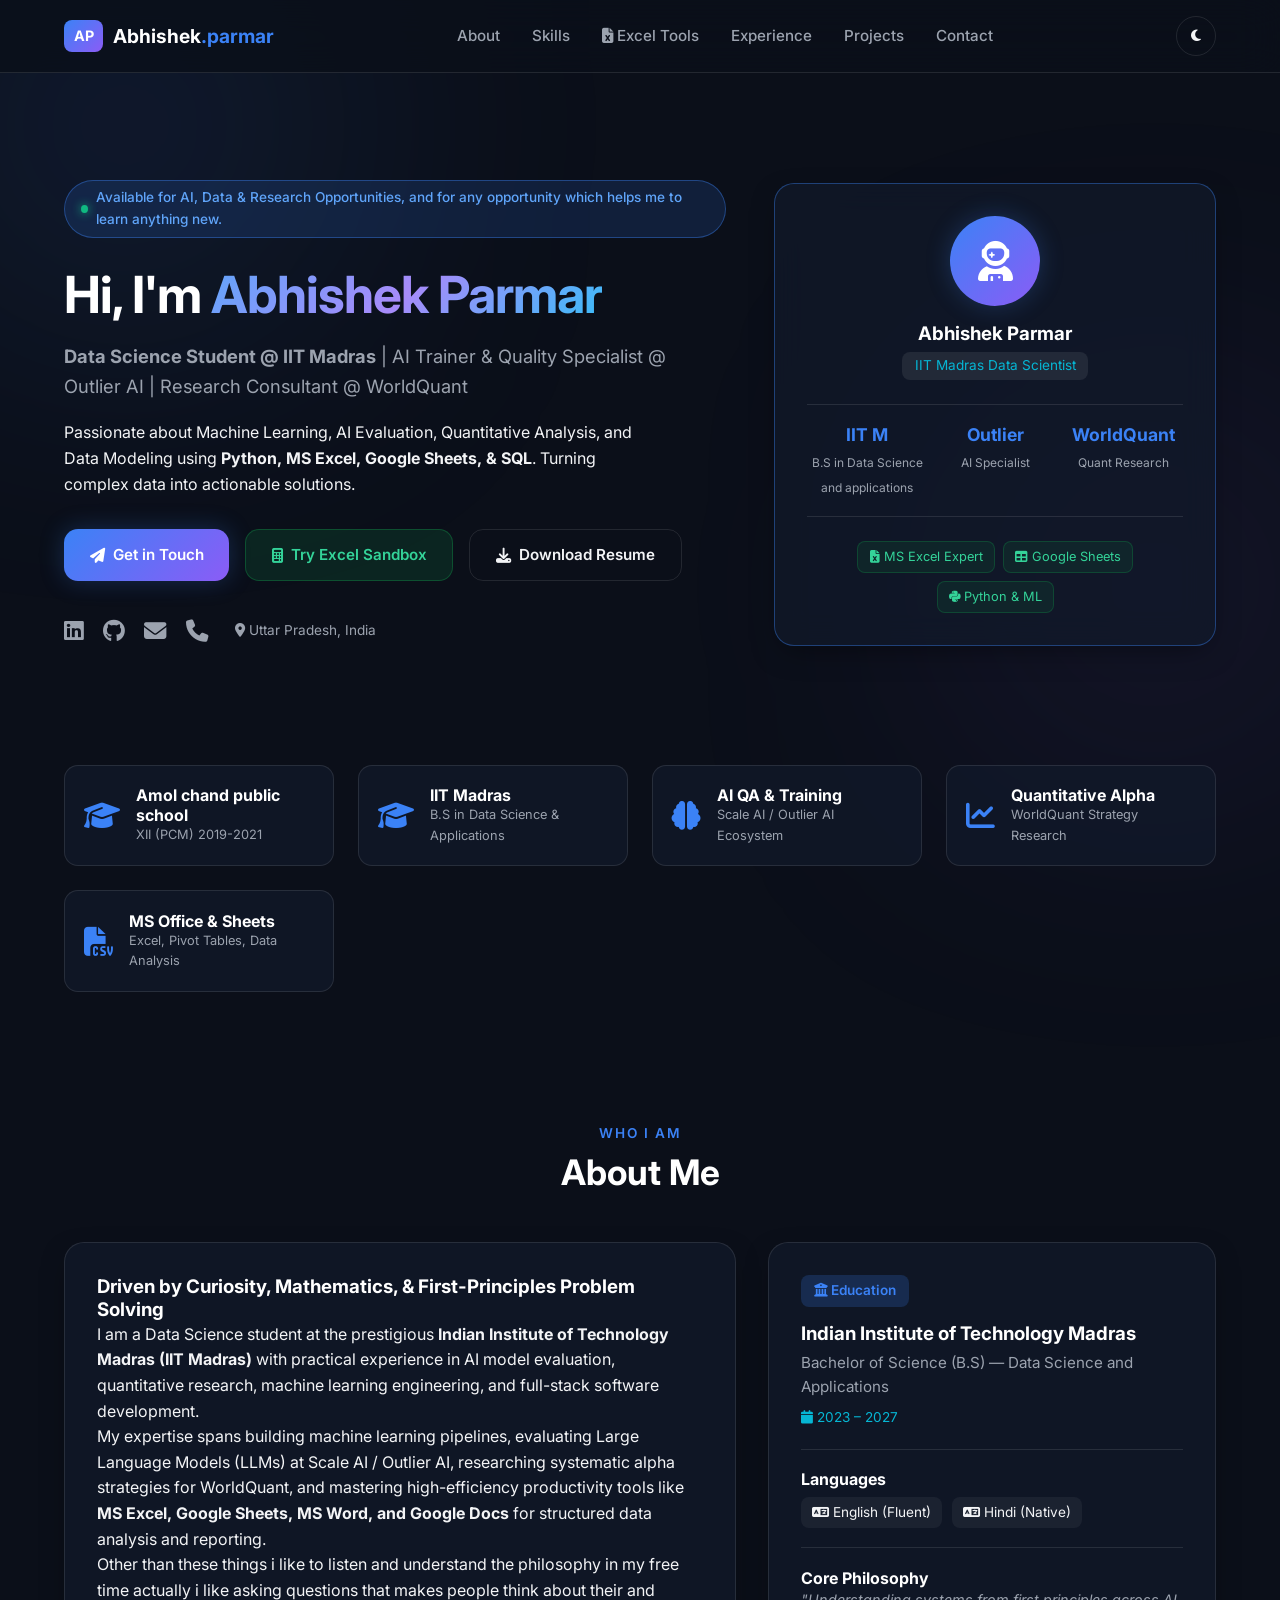
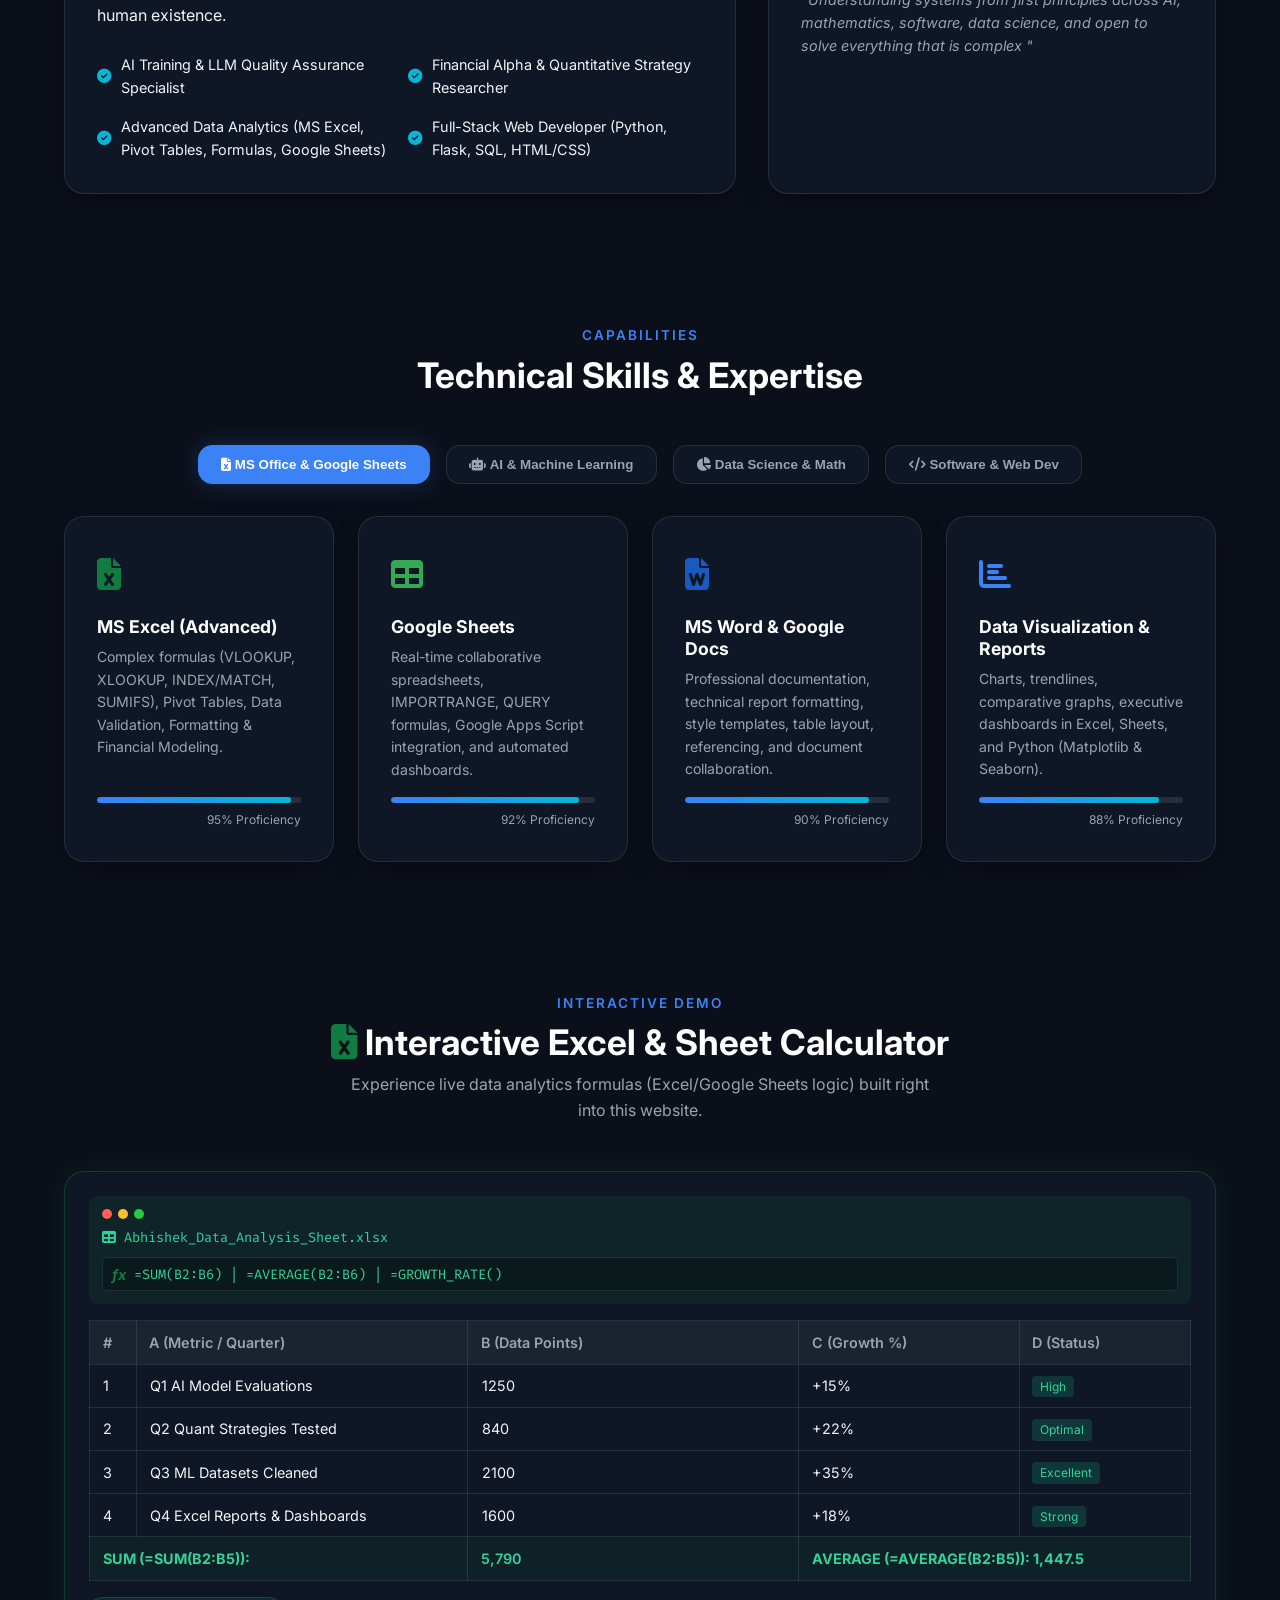
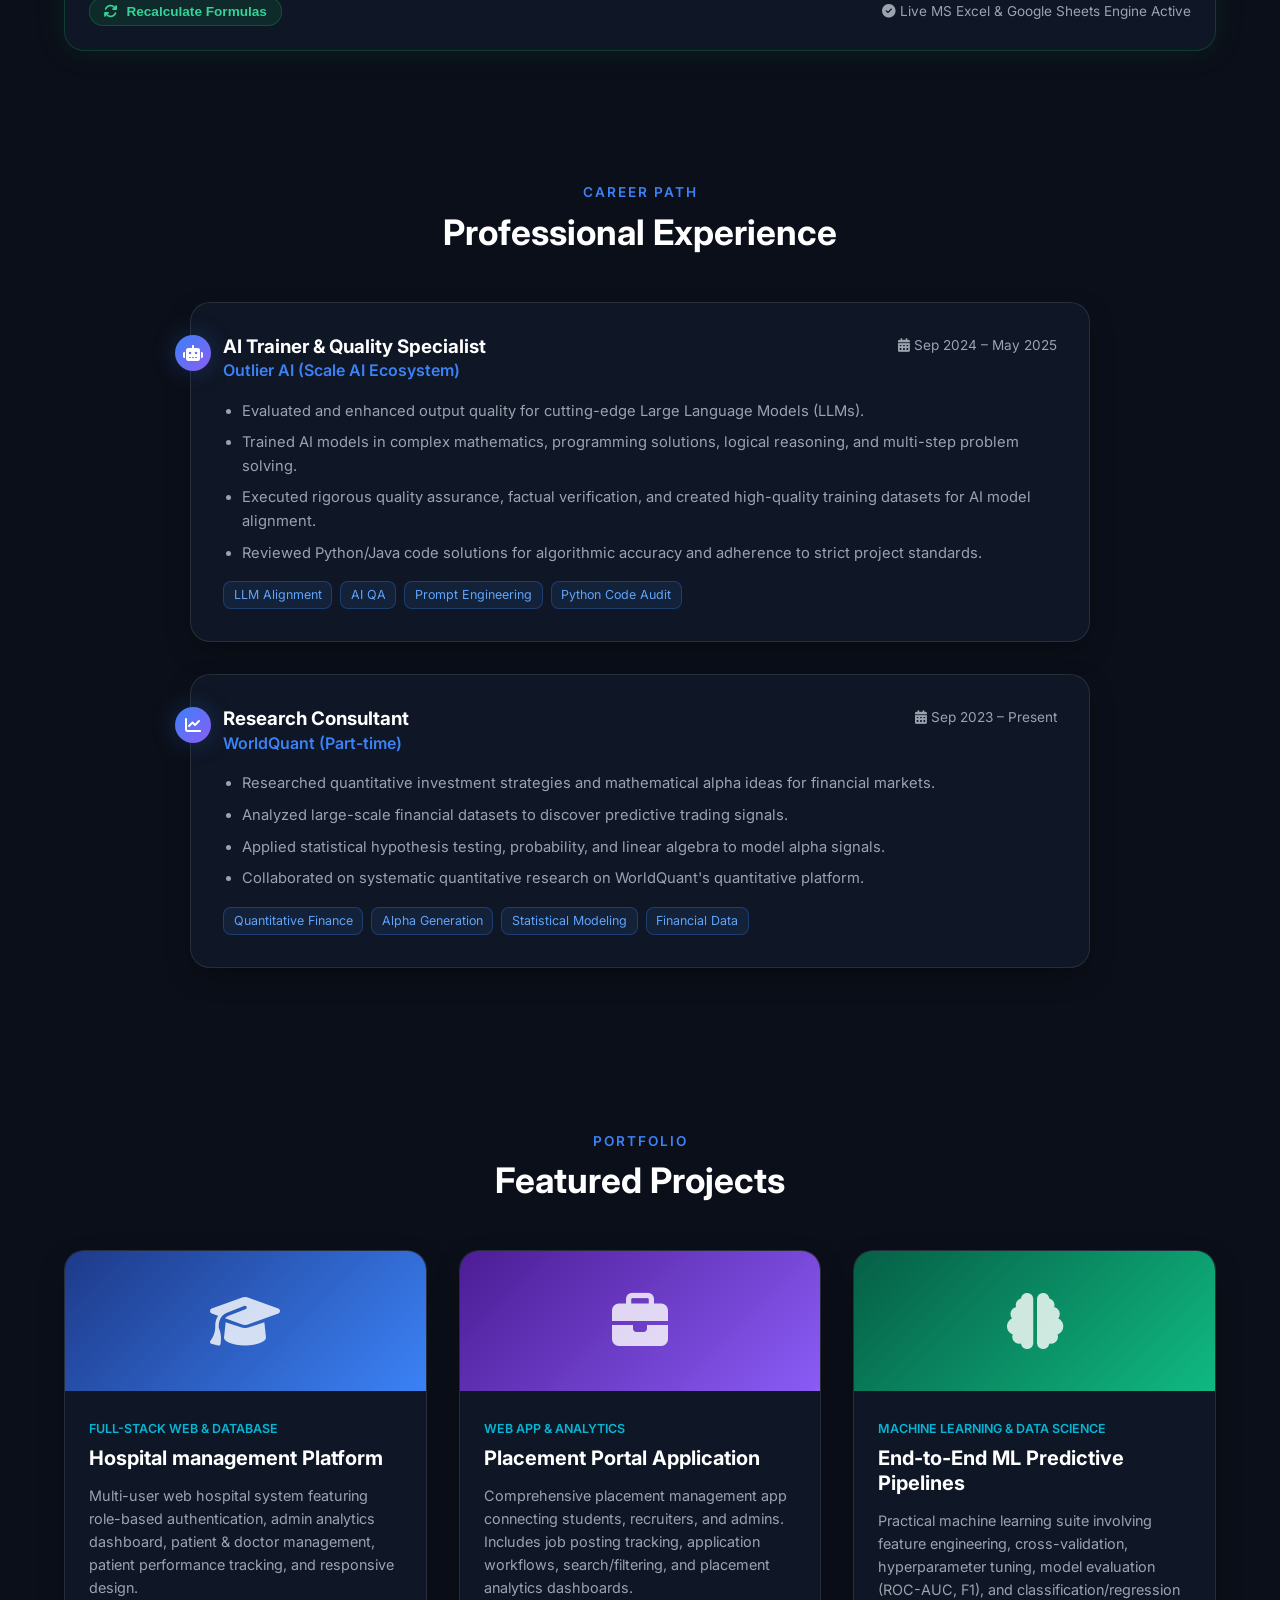
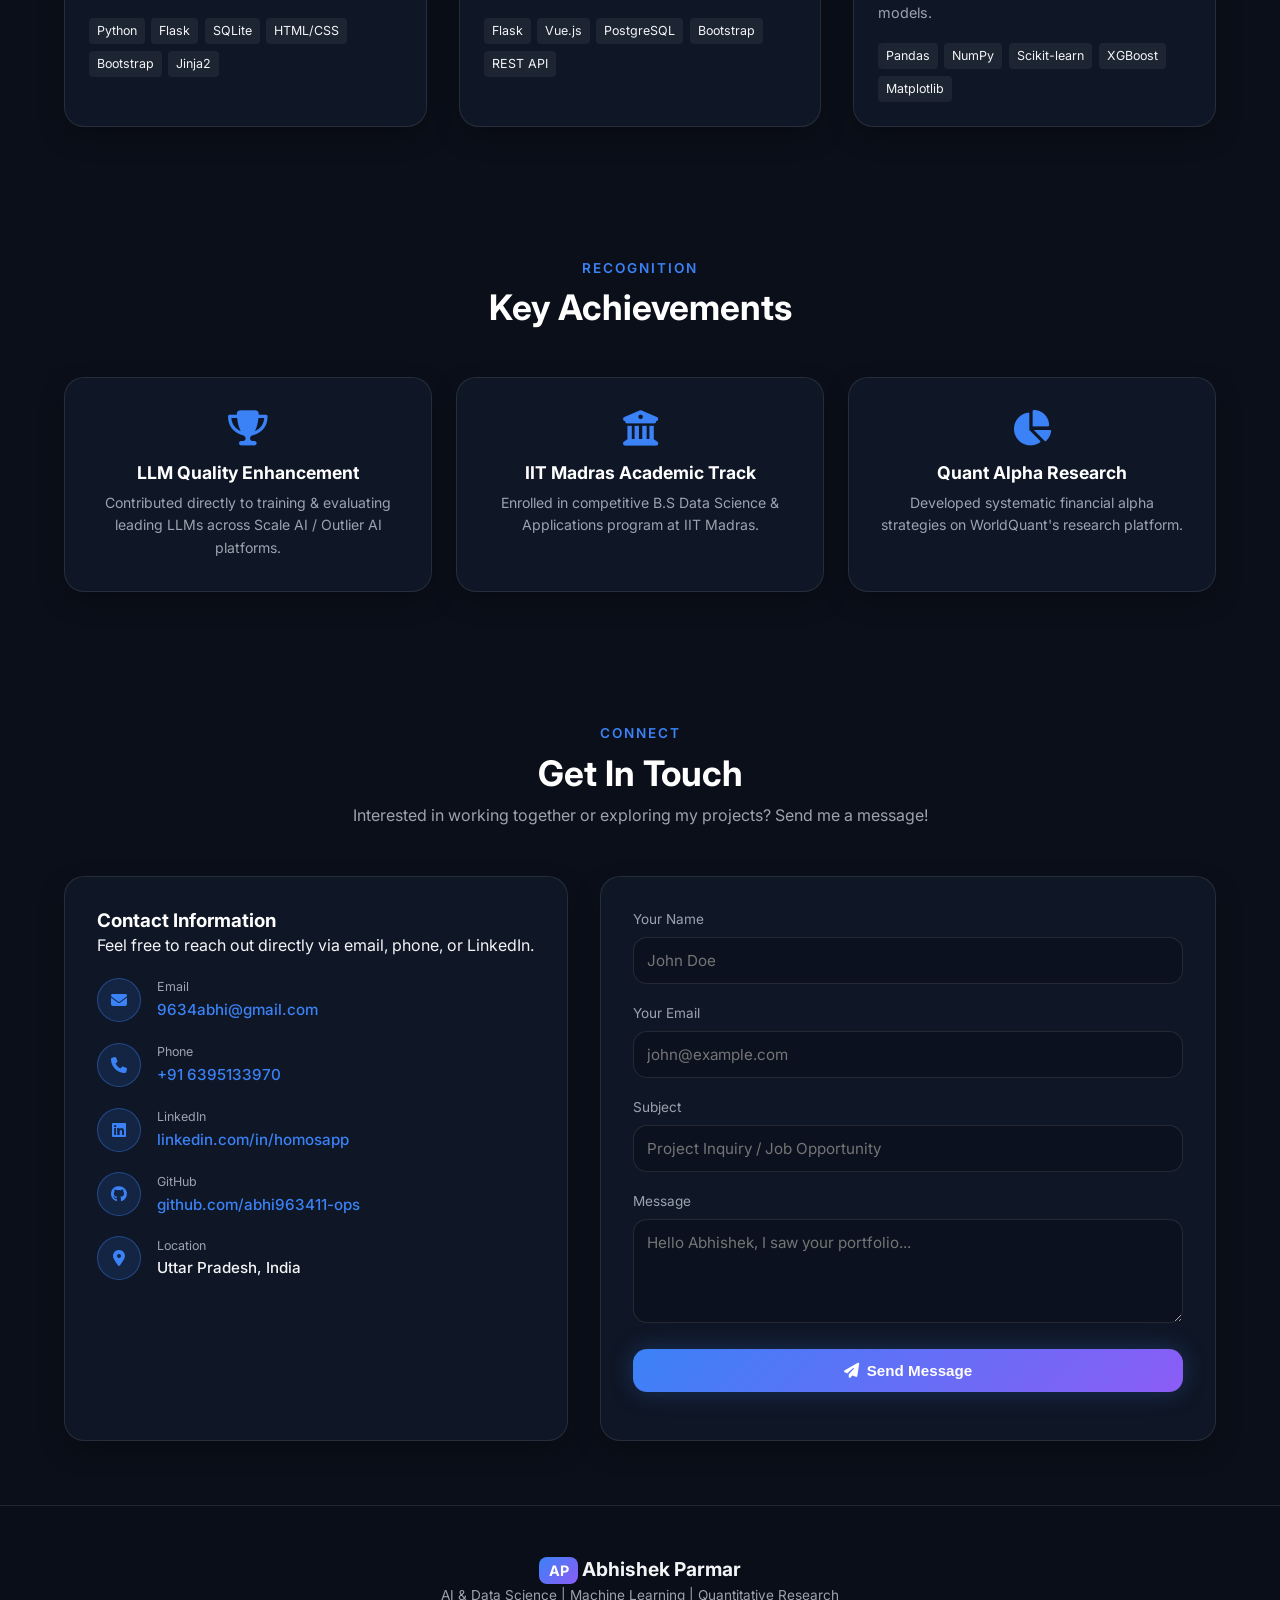
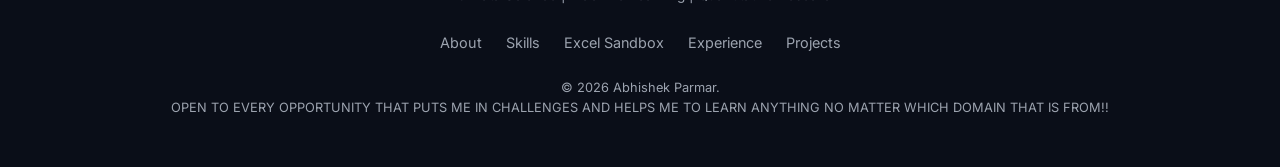
==== commit bc819dcf: "Update index.html" ====
--- a/index.html
+++ b/index.html
@@ -658,7 +658,7 @@
             </div>
             <div class="footer-copy">
                 <p>&copy; 2026 Abhishek Parmar.</p>
-                <P> OPEN TO EVERY OPPORTUNITY THAT PUTS ME IN CHALLENGES AND HELPS ME TO LEARN EVERYTHING NO MATTER WHICH DOMAIN THAT IS FROM!!</P>
+                <P> OPEN TO EVERY OPPORTUNITY THAT PUTS ME IN CHALLENGES AND HELPS ME TO LEARN ANYTHING NO MATTER WHICH DOMAIN THAT IS FROM!!</P>
             </div>
         </div>
     </footer>
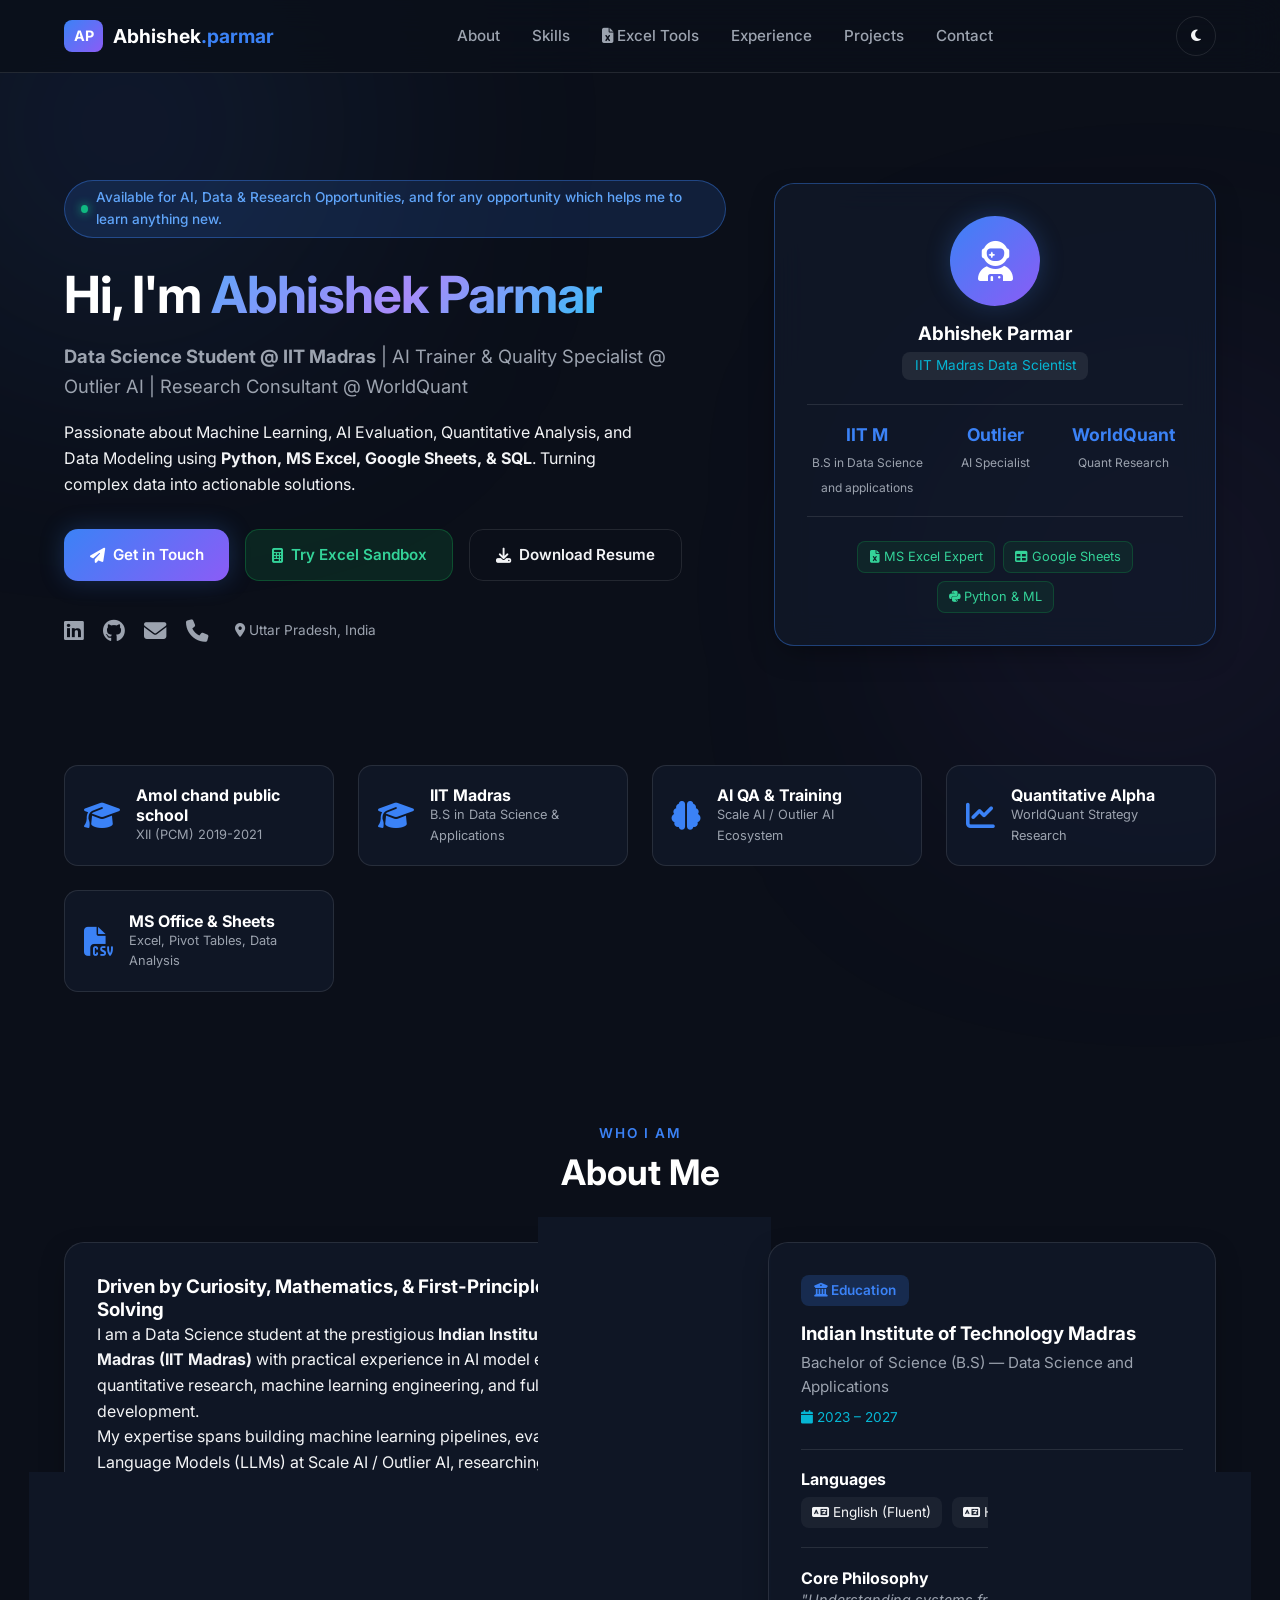
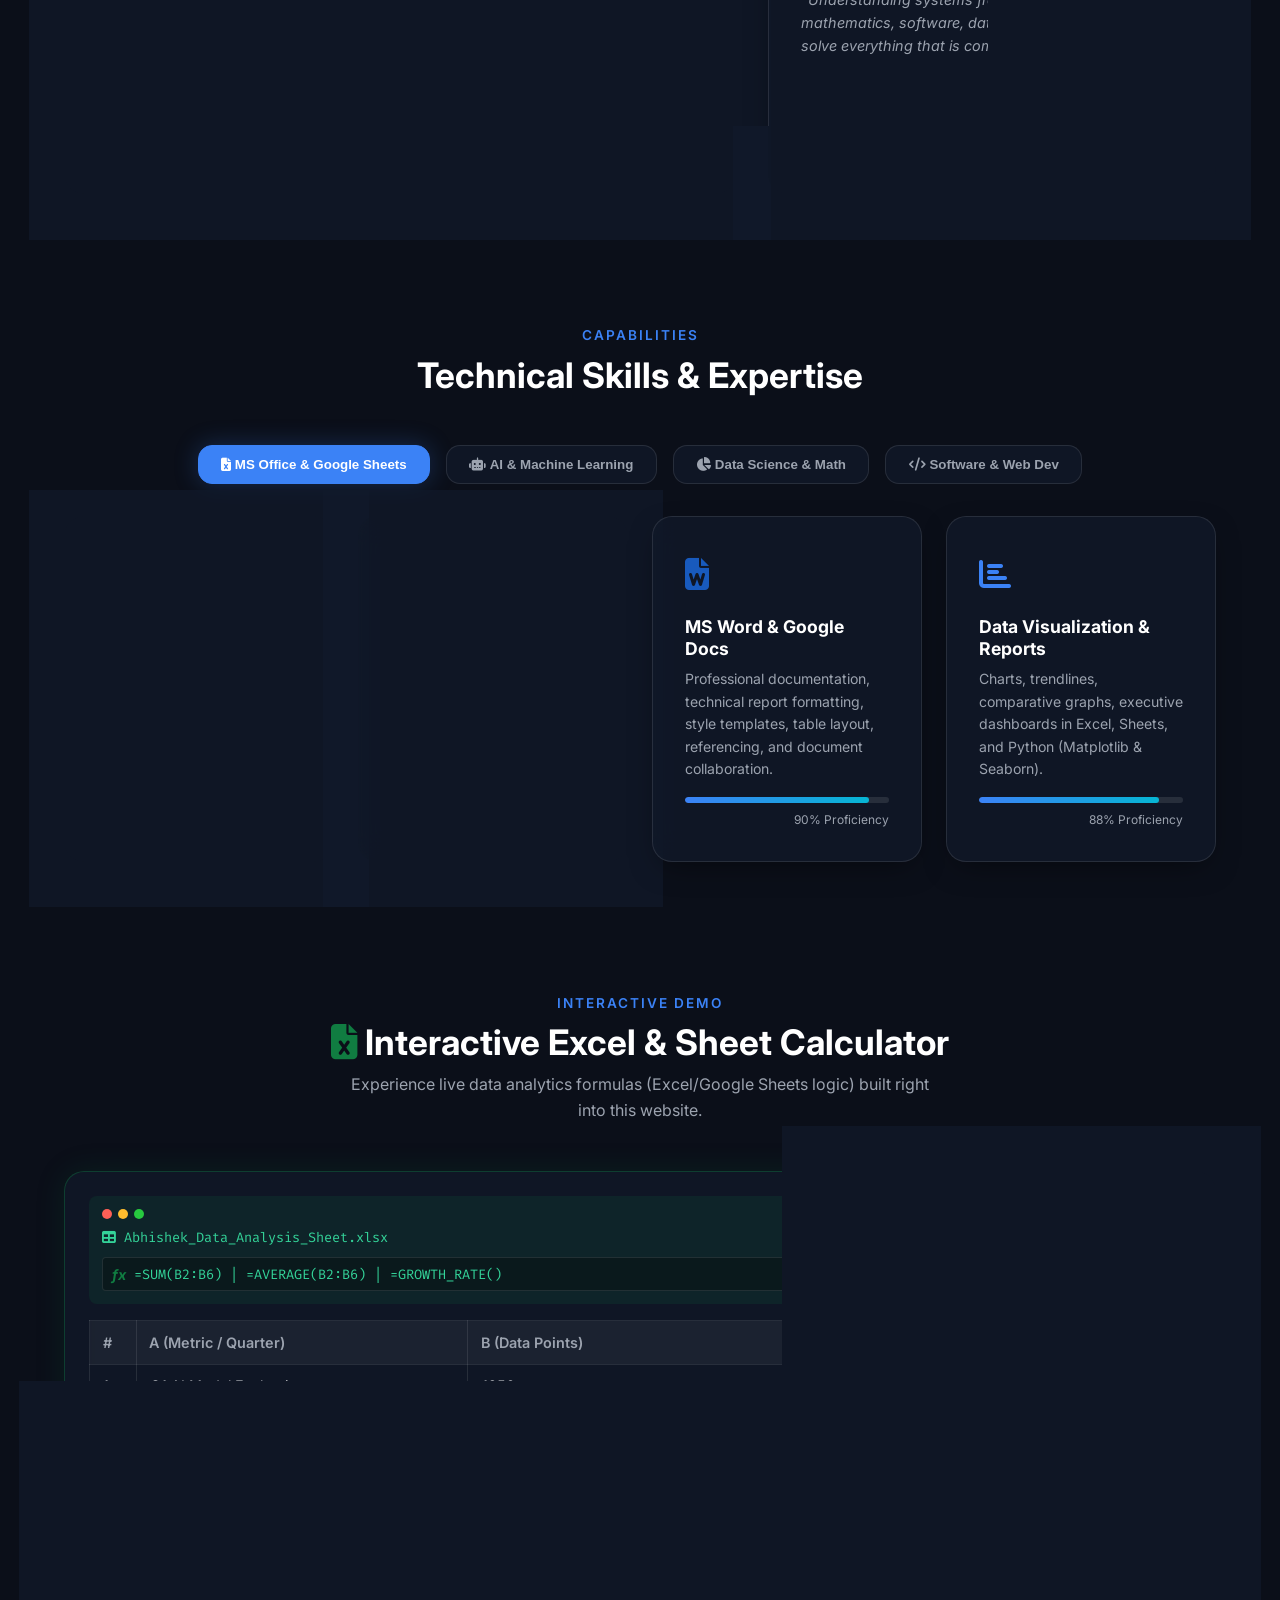
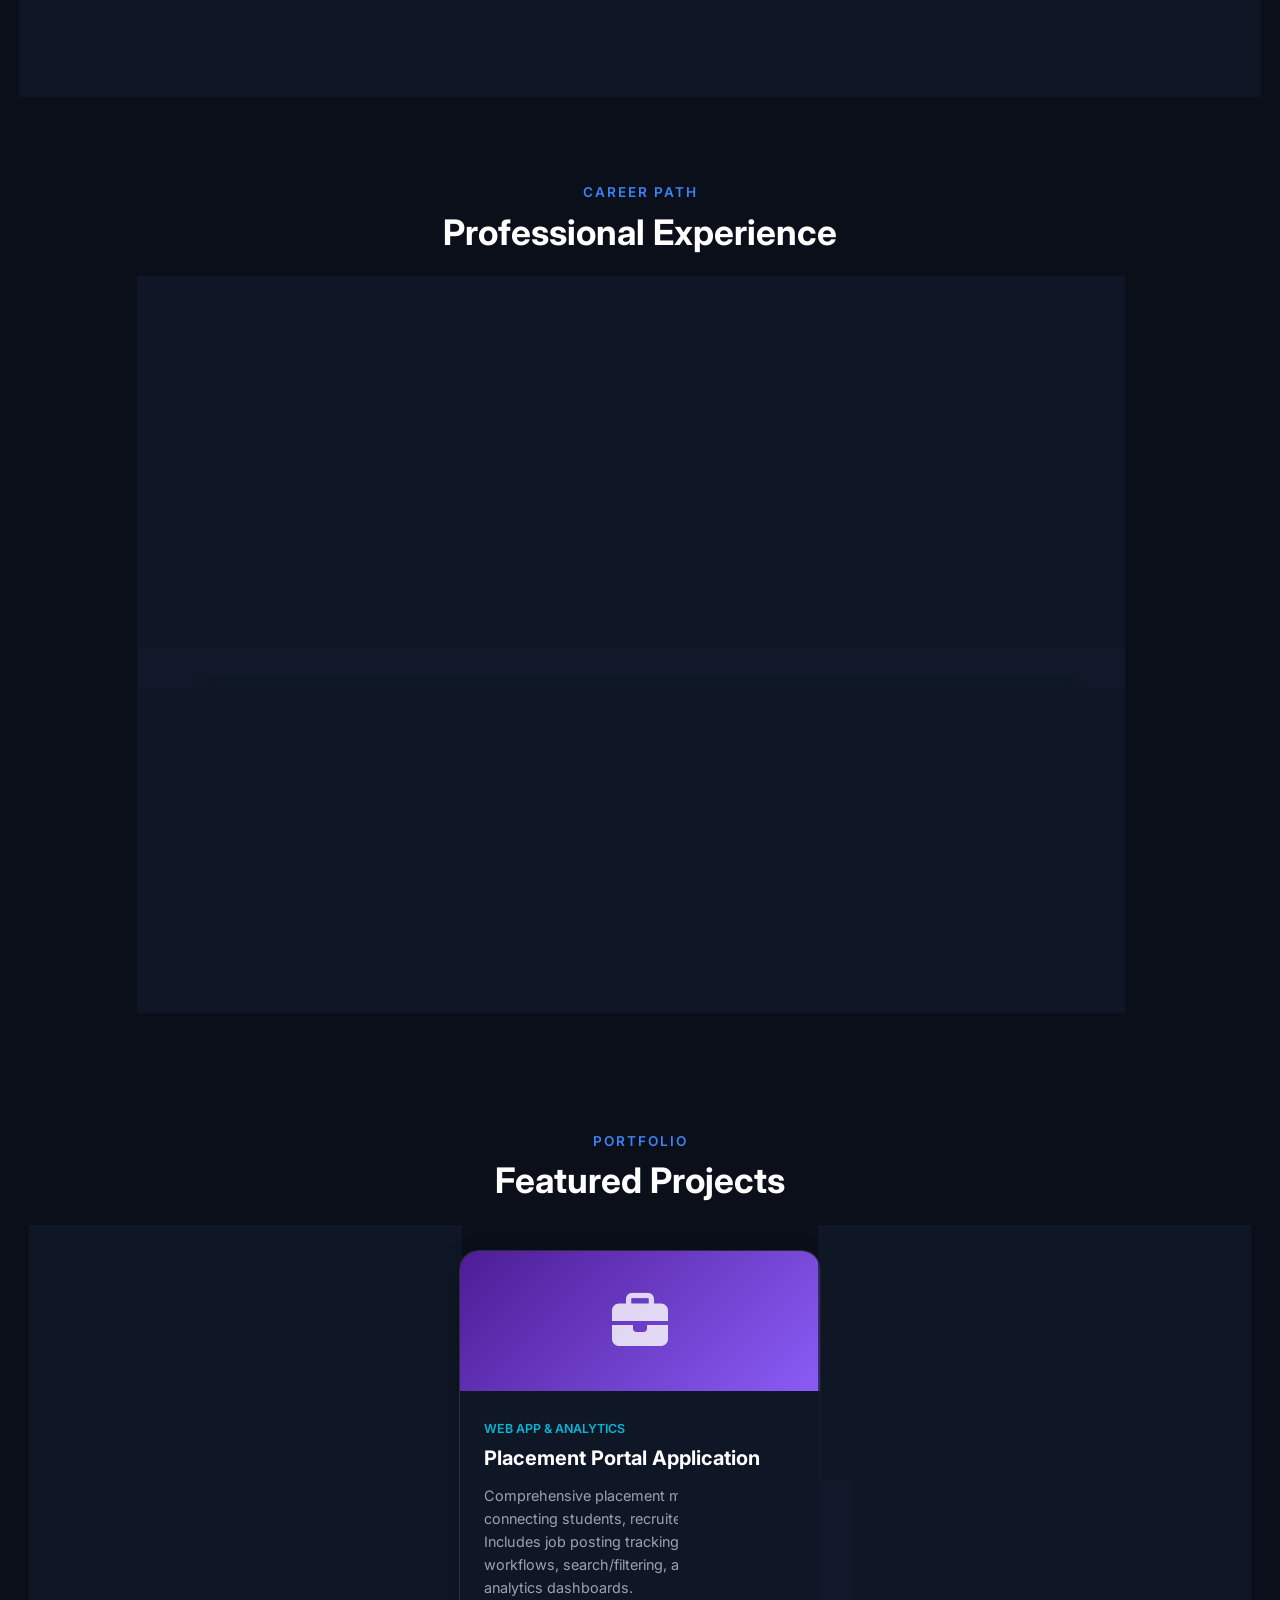
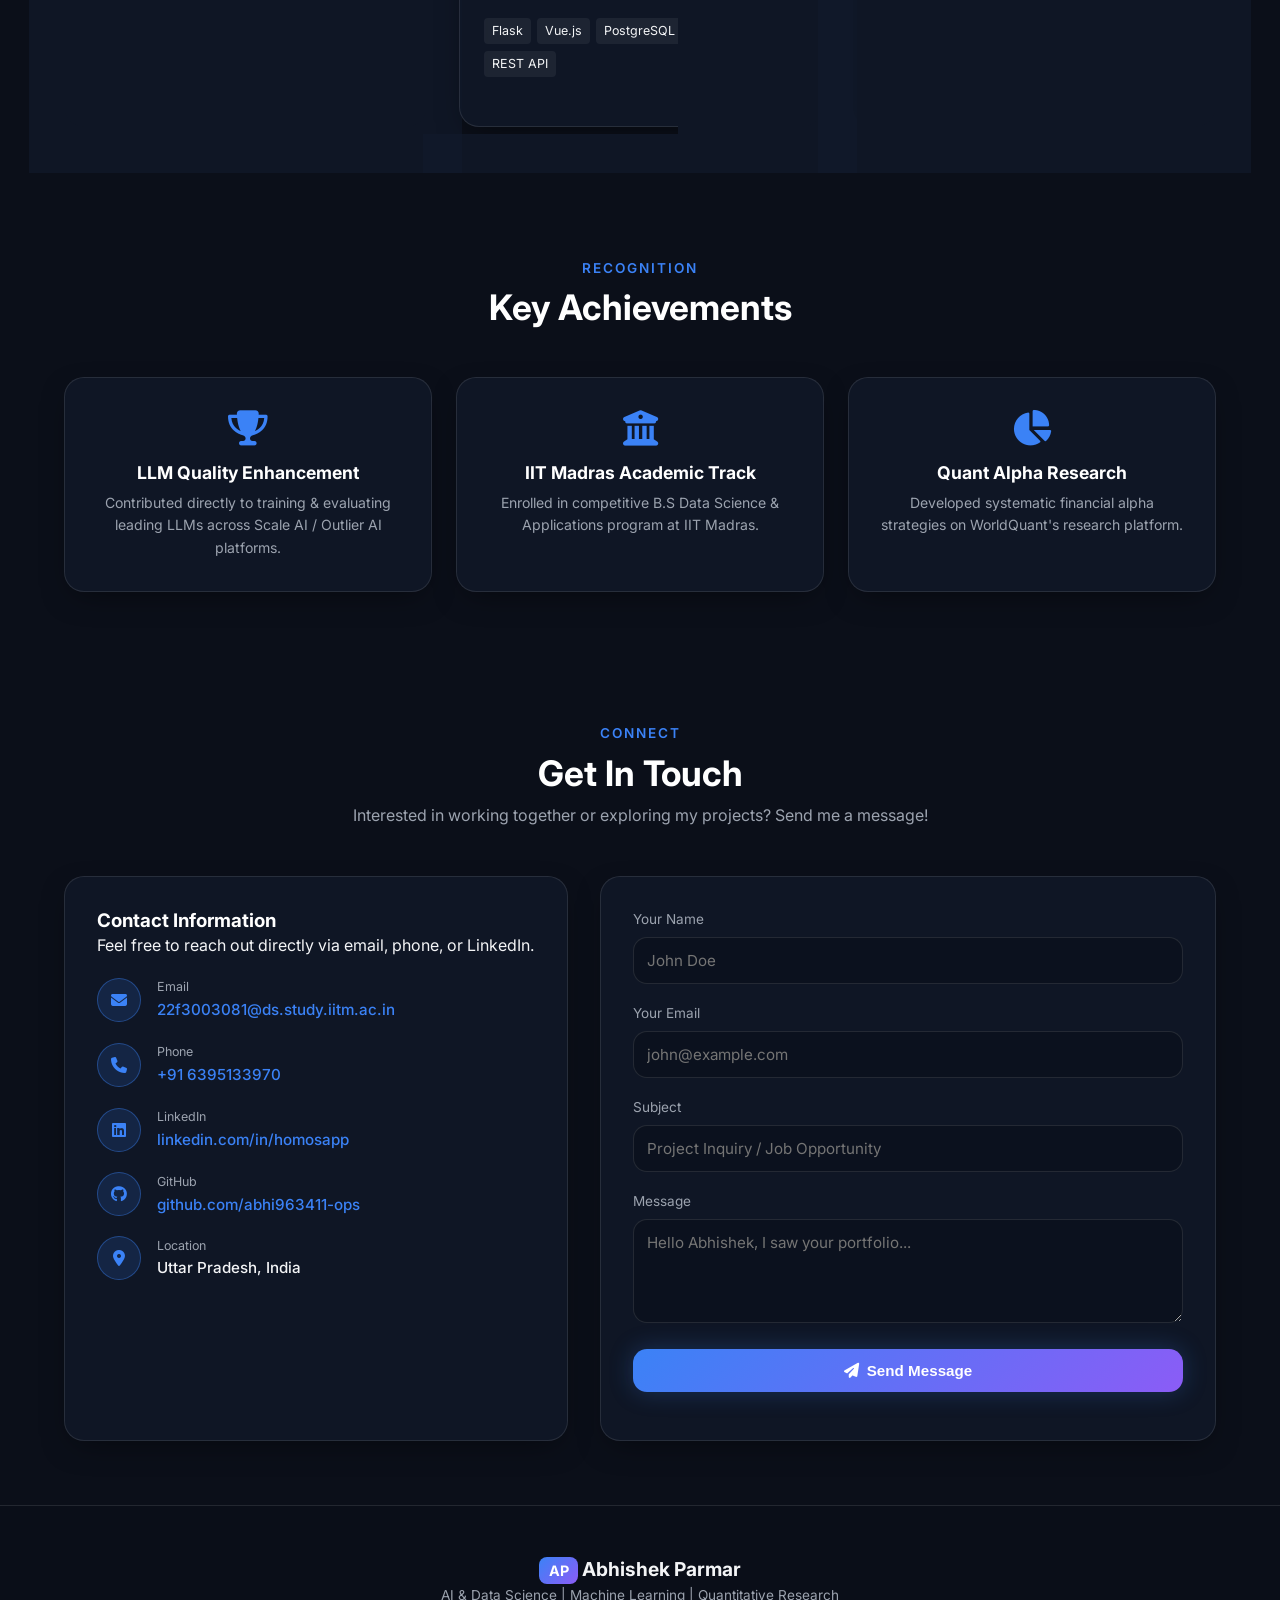
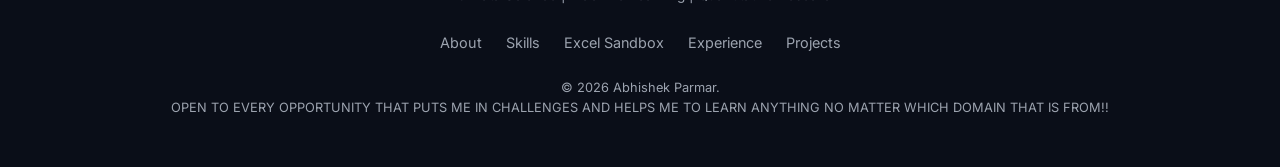
==== commit 58df5472: "Update index.html" ====
--- a/index.html
+++ b/index.html
@@ -580,7 +580,7 @@
                     <div class="icon-box"><i class="fa-solid fa-envelope"></i></div>
                     <div>
                         <span>Email</span>
-                        <a href="mailto:9634abhi@gmail.com">9634abhi@gmail.com</a>
+                        <a href="mailto:9634abhi@gmail.com">22f3003081@ds.study.iitm.ac.in</a>
                     </div>
                 </div>
 
